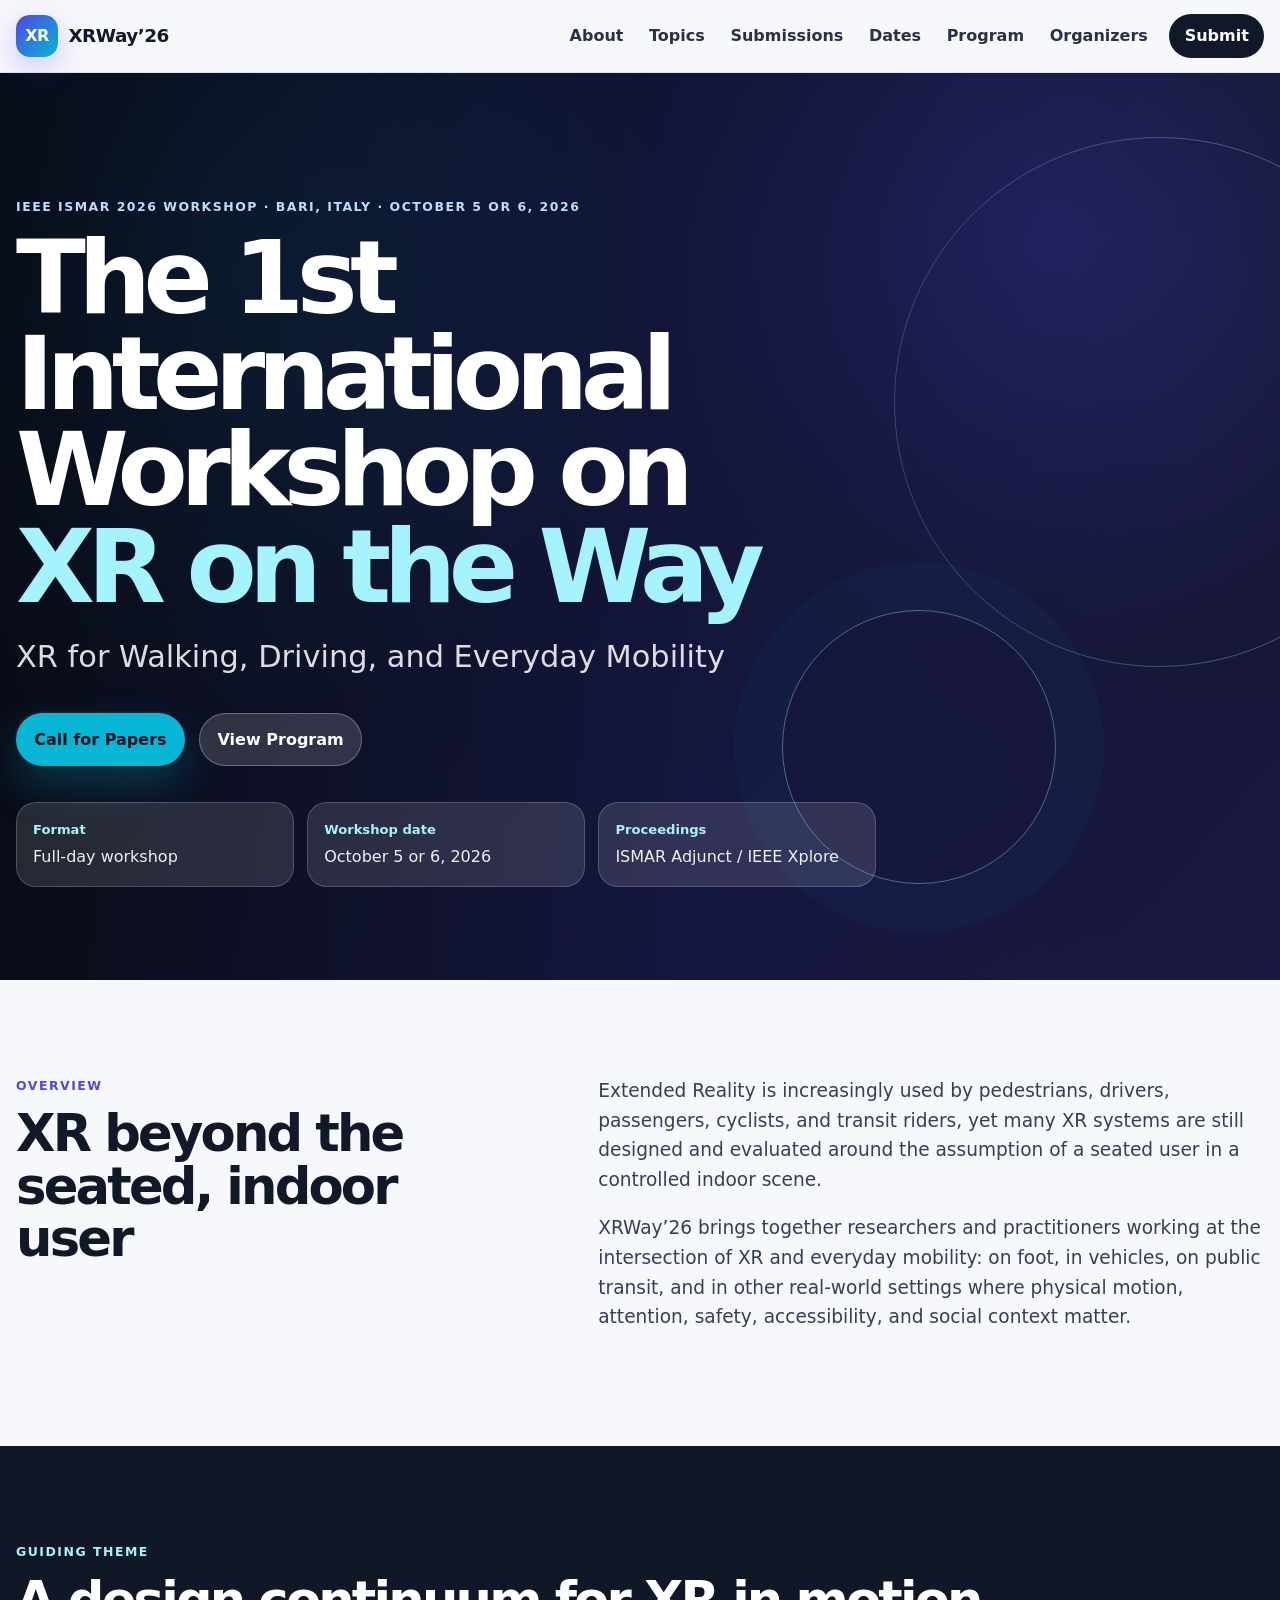
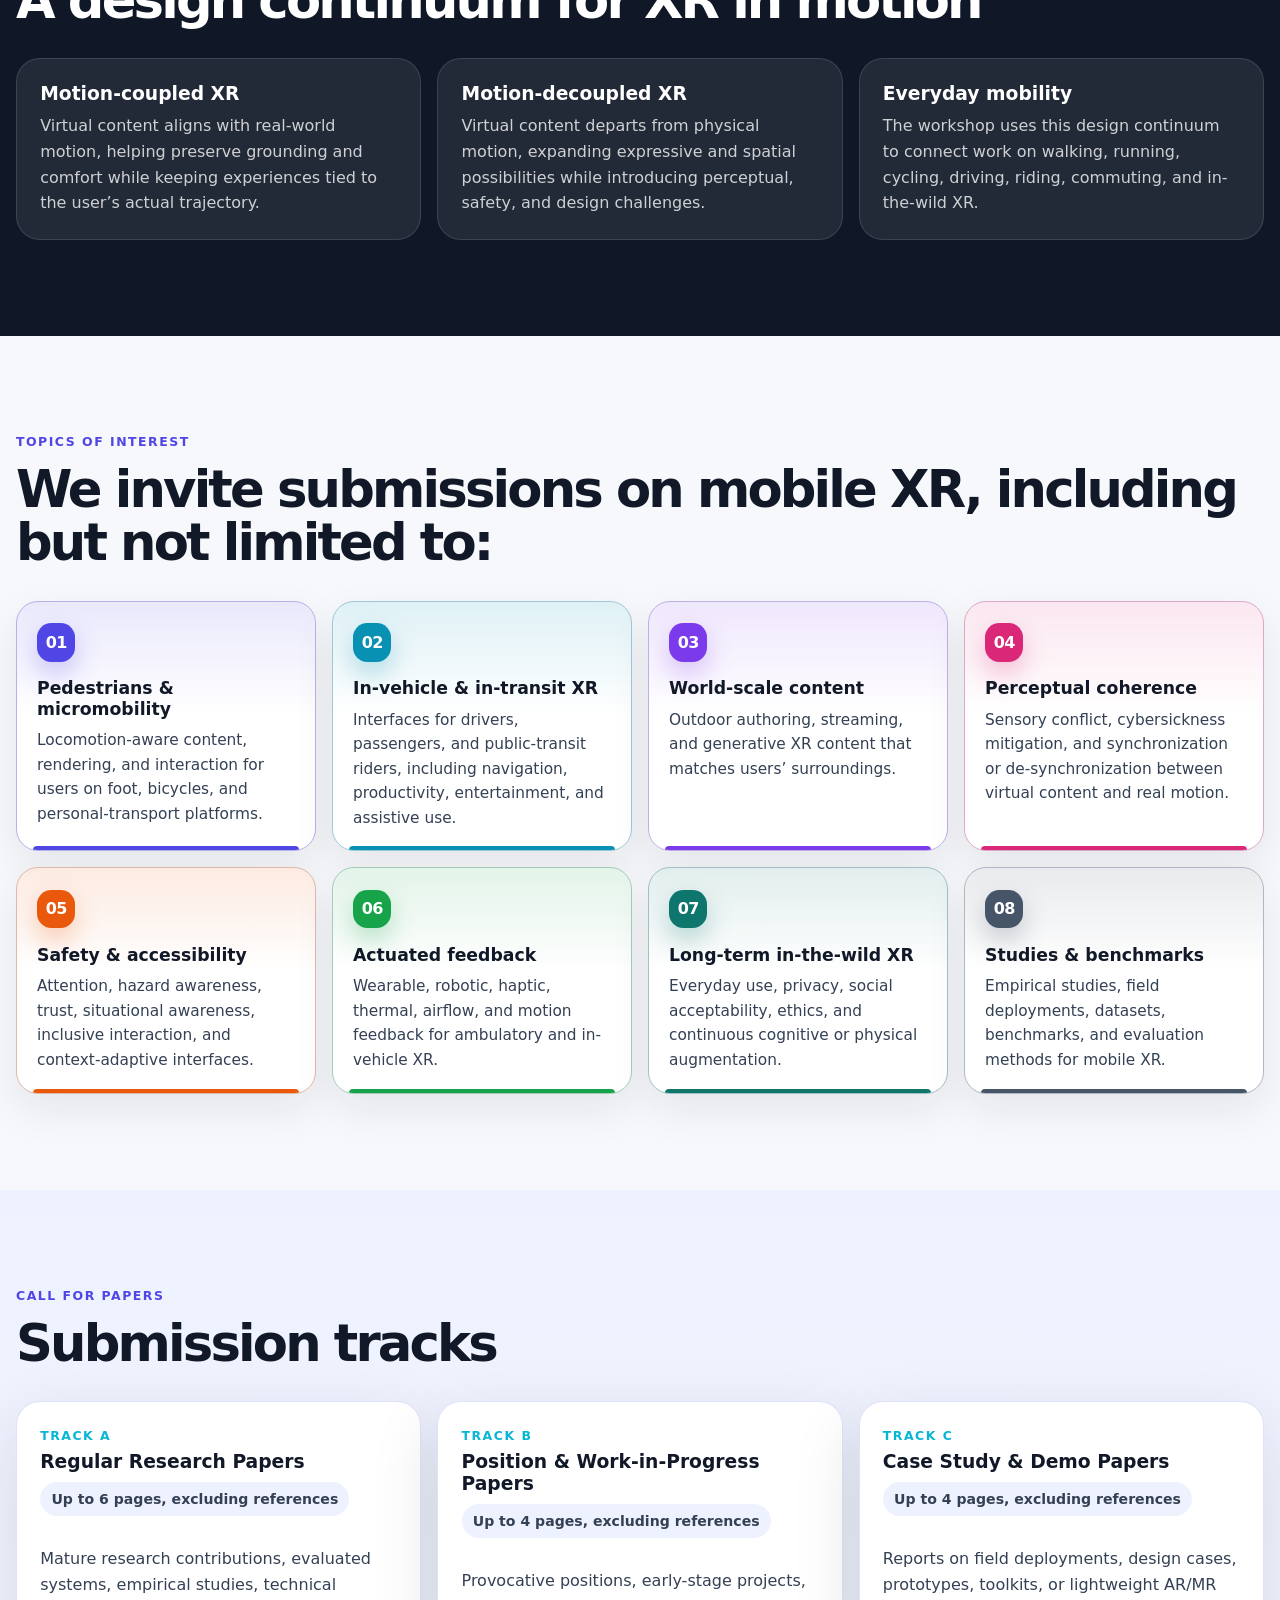
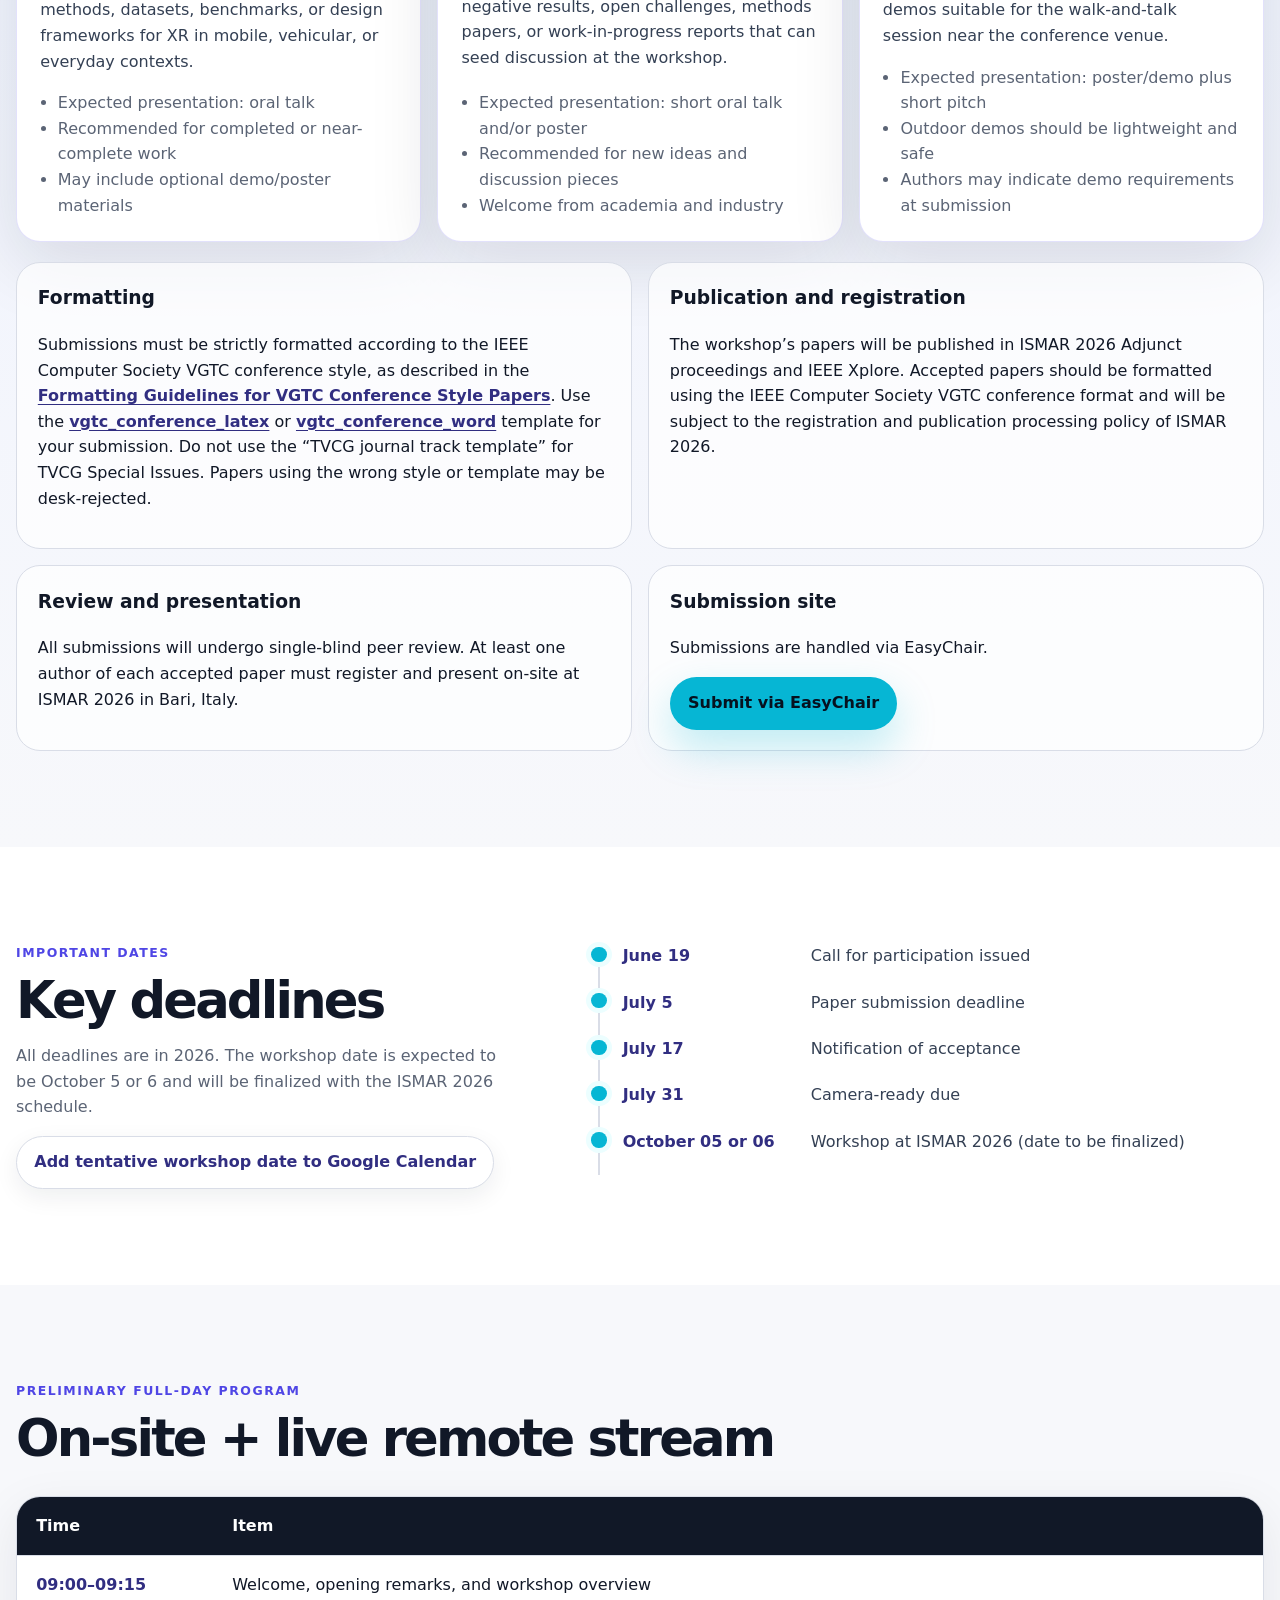
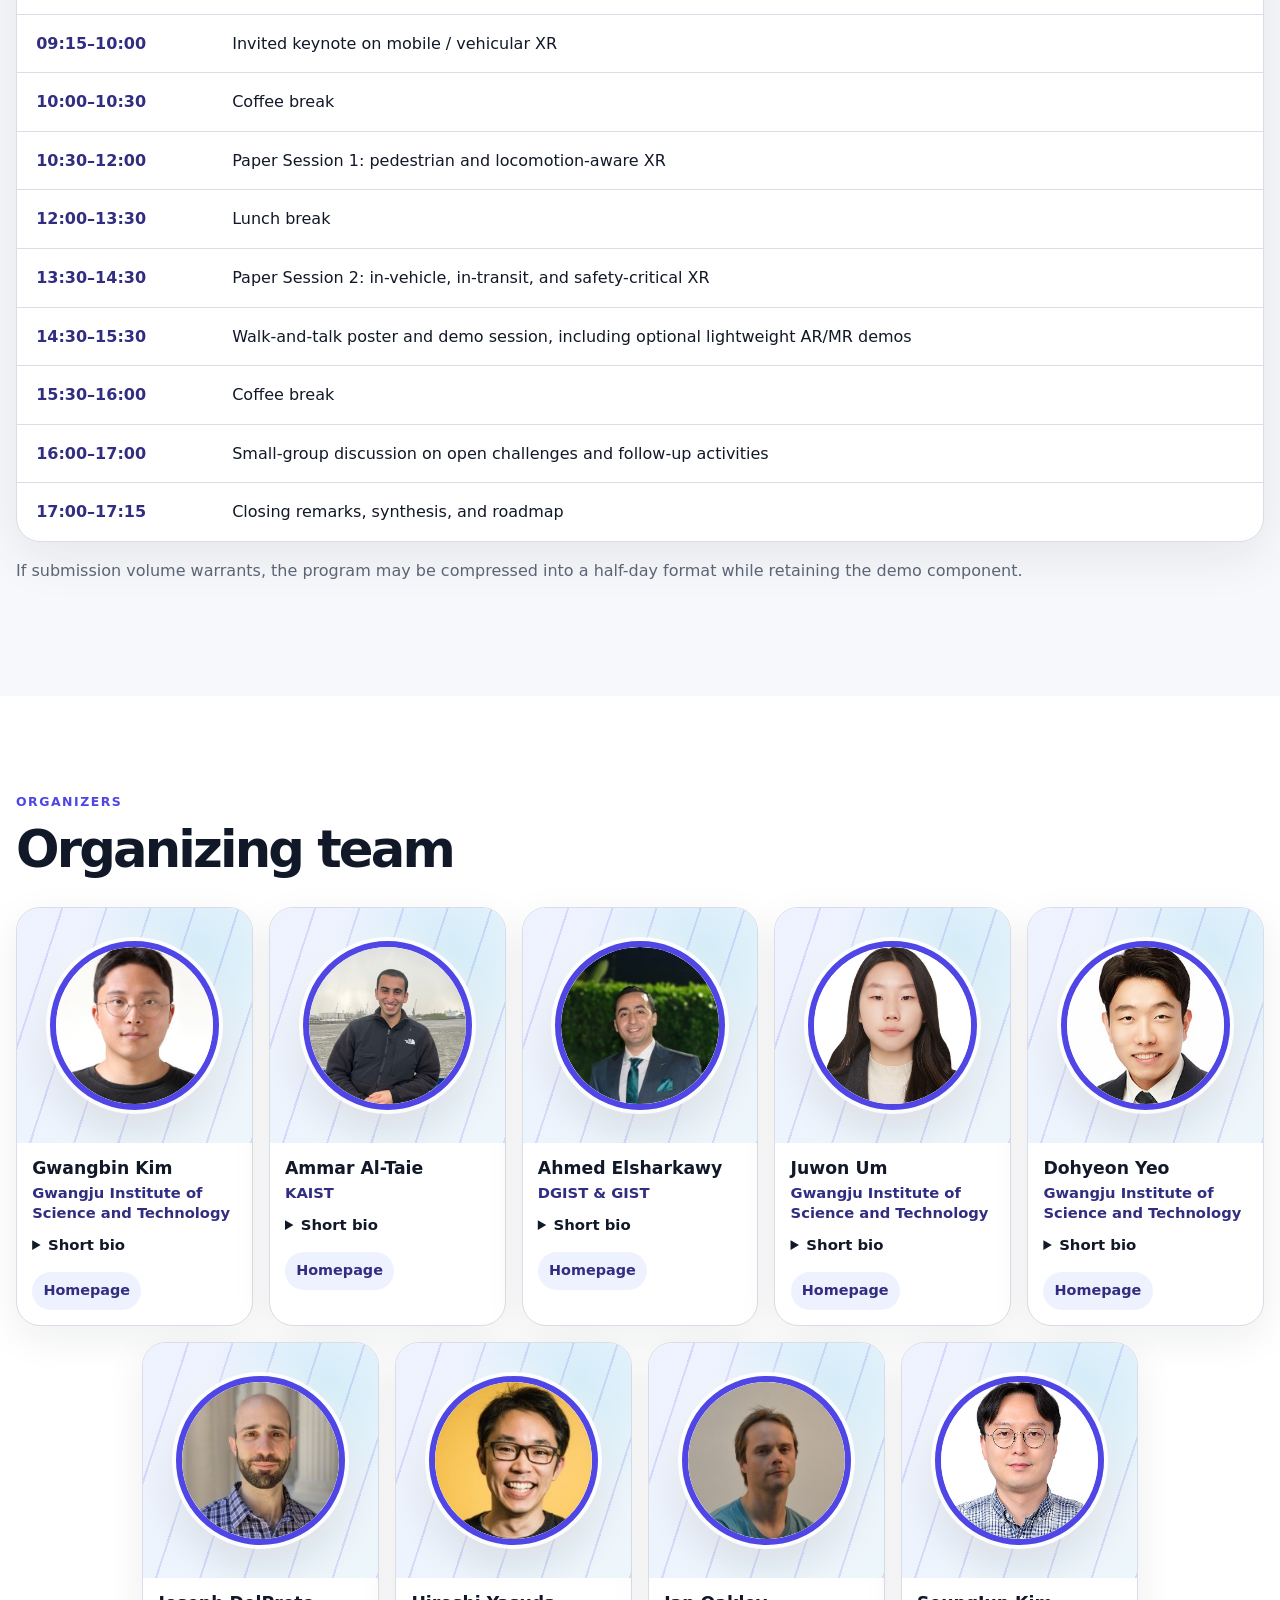
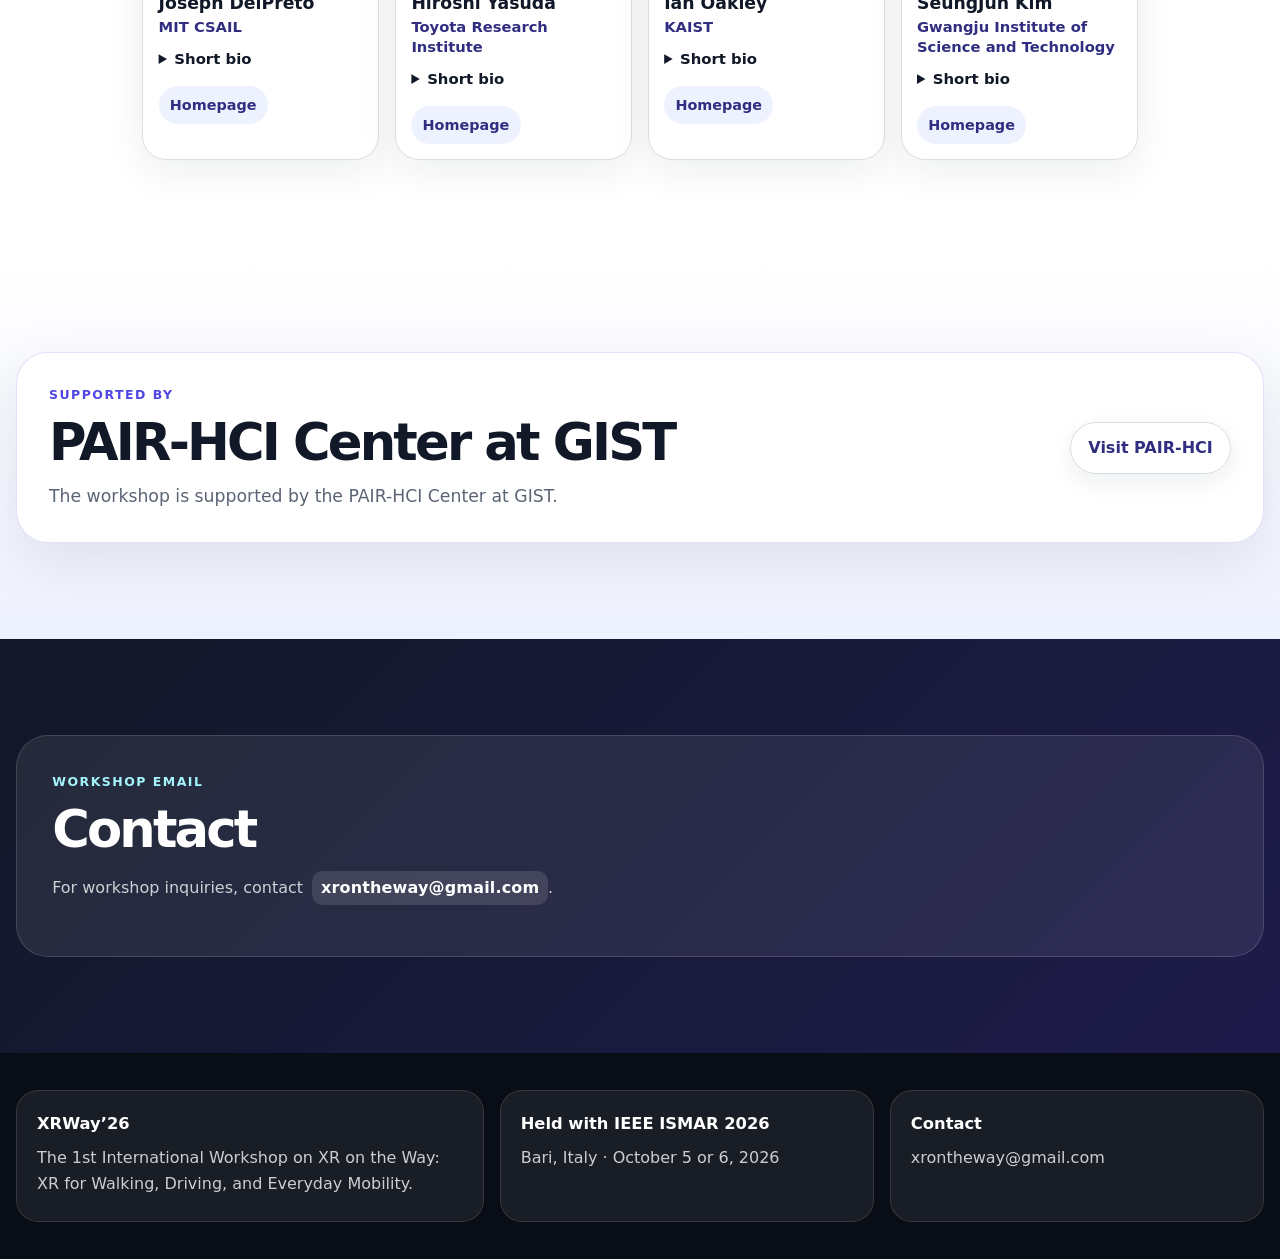
==== index.html @ 84e6044e "Update index.html" ====
<!doctype html>
<html lang="en">
<head>
<meta charset="utf-8"/>
<meta content="width=device-width, initial-scale=1" name="viewport"/>
<title>XRWay’26 | XR for Walking, Driving, and Everyday Mobility</title>
<meta content="The 1st International Workshop on XR on the Way (XRWay’26), held with IEEE ISMAR 2026 in Bari, Italy, on October 5 or 6, 2026." name="description"/>
<meta content="#111827" name="theme-color"/>
<meta content="XRWay’26 | XR on the Way" property="og:title"/>
<meta content="XR for Walking, Driving, and Everyday Mobility. Held with IEEE ISMAR 2026 in Bari, Italy, October 5 or 6, 2026." property="og:description"/>
<meta content="website" property="og:type"/>
<meta content="https://xrontheway.github.io/" property="og:url"/>
<meta content="assets/images/og-image.jpg" property="og:image"/>
<meta name="robots" content="index, follow"/>
<link rel="canonical" href="https://xrontheway.github.io/"/>
<link href="assets/images/favicon.svg" rel="icon" type="image/svg+xml"/>
<link href="assets/css/styles.css?v=20260610-organizer-circle-final2" rel="stylesheet"/>
<script type="application/ld+json">{
  "@context": "https://schema.org",
  "@type": "Event",
  "name": "The 1st International Workshop on XR on the Way (XRWay’26)",
  "alternateName": "XRWay’26",
  "description": "XR for Walking, Driving, and Everyday Mobility. Tentative workshop date window: October 5 or 6, 2026.",
  "startDate": "2026-10-05",
  "eventAttendanceMode": "https://schema.org/MixedEventAttendanceMode",
  "eventStatus": "https://schema.org/EventScheduled",
  "location": {
    "@type": "Place",
    "name": "IEEE ISMAR 2026",
    "address": {
      "@type": "PostalAddress",
      "addressLocality": "Bari",
      "addressCountry": "Italy"
    }
  },
  "organizer": [
    {
      "@type": "Person",
      "name": "Gwangbin Kim"
    },
    {
      "@type": "Person",
      "name": "Ammar Al-Taie"
    },
    {
      "@type": "Person",
      "name": "Ahmed Elsharkawy"
    },
    {
      "@type": "Person",
      "name": "Juwon Um"
    },
    {
      "@type": "Person",
      "name": "Dohyeon Yeo"
    },
    {
      "@type": "Person",
      "name": "Joseph DelPreto"
    },
    {
      "@type": "Person",
      "name": "Hiroshi Yasuda"
    },
    {
      "@type": "Person",
      "name": "Ian Oakley"
    },
    {
      "@type": "Person",
      "name": "SeungJun Kim"
    }
  ],
  "endDate": "2026-10-07"
}</script>
</head>
<body id="top">
<a class="skip-link" href="#main">Skip to content</a>
<header class="site-header">
<nav aria-label="Primary navigation" class="nav container">
<a aria-label="XRWay’26 home" class="brand" href="#top">
<span class="brand-mark">XR</span>
<span class="brand-text">XRWay’26</span>
</a>
<button aria-controls="nav-menu" aria-expanded="false" class="nav-toggle" type="button">
<span class="sr-only">Toggle navigation</span>
<span></span><span></span><span></span>
</button>
<div class="nav-menu" id="nav-menu">
<a href="#about">About</a>
<a href="#topics">Topics</a>
<a href="#submissions">Submissions</a>
<a href="#dates">Dates</a>
<a href="#program">Program</a>
<a href="#organizers">Organizers</a>
<a class="nav-cta" href="#submission-tracks">Submit</a>
</div>
</nav>
</header>
<main id="main">
<section aria-label="XRWay’26 workshop hero section" aria-labelledby="hero-title" class="hero">
<div class="hero-overlay"></div>
<div class="hero-content container">
<p class="eyebrow">IEEE ISMAR 2026 Workshop · Bari, Italy · October 5 or 6, 2026</p>
<h1 id="hero-title">The 1st International Workshop on <span>XR on the Way</span></h1>
<p class="hero-subtitle">XR for Walking, Driving, and Everyday Mobility</p>
<div aria-label="Primary actions" class="hero-actions">
<a class="button primary" href="#submission-tracks">Call for Papers</a>
<a class="button secondary" href="#program">View Program</a>
</div>
<div aria-label="Workshop facts" class="hero-facts">
<div><strong>Format</strong><span>Full-day workshop</span></div>
<div><strong>Workshop date</strong><span>October 5 or 6, 2026</span></div>
<div><strong>Proceedings</strong><span>ISMAR Adjunct / IEEE Xplore</span></div>
</div>
</div>
</section>
<section aria-labelledby="about-title" class="section intro" id="about">
<div class="container two-column">
<div>
<p class="section-kicker">Overview</p>
<h2 id="about-title">XR beyond the seated, indoor user</h2>
</div>
<div class="lead-copy">
<p>Extended Reality is increasingly used by pedestrians, drivers, passengers, cyclists, and transit riders, yet many XR systems are still designed and evaluated around the assumption of a seated user in a controlled indoor scene.</p>
<p>XRWay’26 brings together researchers and practitioners working at the intersection of XR and everyday mobility: on foot, in vehicles, on public transit, and in other real-world settings where physical motion, attention, safety, accessibility, and social context matter.</p>
</div>
</div>
</section>
<section aria-labelledby="lens-title" class="section lens">
<div class="container">
<p class="section-kicker">Guiding theme</p>
<h2 id="lens-title">A design continuum for XR in motion</h2>
<div class="lens-grid">
<article>
<h3>Motion-coupled XR</h3>
<p>Virtual content aligns with real-world motion, helping preserve grounding and comfort while keeping experiences tied to the user’s actual trajectory.</p>
</article>
<article>
<h3>Motion-decoupled XR</h3>
<p>Virtual content departs from physical motion, expanding expressive and spatial possibilities while introducing perceptual, safety, and design challenges.</p>
</article>
<article>
<h3>Everyday mobility</h3>
<p>The workshop uses this design continuum to connect work on walking, running, cycling, driving, riding, commuting, and in-the-wild XR.</p>
</article>
</div>
</div>
</section>
<section aria-labelledby="topics-title" class="section" id="topics">
<div class="container">
<p class="section-kicker">Topics of interest</p>
<h2 id="topics-title">We invite submissions on mobile XR, including but not limited to:</h2>
<div class="topic-grid">
<article><h3>Pedestrians &amp; micromobility</h3><p>Locomotion-aware content, rendering, and interaction for users on foot, bicycles, and personal-transport platforms.</p></article>
<article><h3>In-vehicle &amp; in-transit XR</h3><p>Interfaces for drivers, passengers, and public-transit riders, including navigation, productivity, entertainment, and assistive use.</p></article>
<article><h3>World-scale content</h3><p>Outdoor authoring, streaming, and generative XR content that matches users’ surroundings.</p></article>
<article><h3>Perceptual coherence</h3><p>Sensory conflict, cybersickness mitigation, and synchronization or de-synchronization between virtual content and real motion.</p></article>
<article><h3>Safety &amp; accessibility</h3><p>Attention, hazard awareness, trust, situational awareness, inclusive interaction, and context-adaptive interfaces.</p></article>
<article><h3>Actuated feedback</h3><p>Wearable, robotic, haptic, thermal, airflow, and motion feedback for ambulatory and in-vehicle XR.</p></article>
<article><h3>Long-term in-the-wild XR</h3><p>Everyday use, privacy, social acceptability, ethics, and continuous cognitive or physical augmentation.</p></article>
<article><h3>Studies &amp; benchmarks</h3><p>Empirical studies, field deployments, datasets, benchmarks, and evaluation methods for mobile XR.</p></article>
</div>
</div>
</section>
<section aria-labelledby="submissions-title" class="section submissions" id="submissions">
<div class="container">
<p class="section-kicker">Call for papers</p>
<div class="section-heading-row" id="submission-tracks">
<h2 id="submissions-title">Submission tracks</h2>
</div>
<div class="track-grid">
<article class="track-card">
<p class="track-label">Track A</p>
<h3>Regular Research Papers</h3>
<p class="track-meta">Up to 6 pages, excluding references</p>
<p>Mature research contributions, evaluated systems, empirical studies, technical methods, datasets, benchmarks, or design frameworks for XR in mobile, vehicular, or everyday contexts.</p>
<ul>
<li>Expected presentation: oral talk</li>
<li>Recommended for completed or near-complete work</li>
<li>May include optional demo/poster materials</li>
</ul>
</article>
<article class="track-card">
<p class="track-label">Track B</p>
<h3>Position &amp; Work-in-Progress Papers</h3>
<p class="track-meta">Up to 4 pages, excluding references</p>
<p>Provocative positions, early-stage projects, negative results, open challenges, methods papers, or work-in-progress reports that can seed discussion at the workshop.</p>
<ul>
<li>Expected presentation: short oral talk and/or poster</li>
<li>Recommended for new ideas and discussion pieces</li>
<li>Welcome from academia and industry</li>
</ul>
</article>
<article class="track-card">
<p class="track-label">Track C</p>
<h3>Case Study &amp; Demo Papers</h3>
<p class="track-meta">Up to 4 pages, excluding references</p>
<p>Reports on field deployments, design cases, prototypes, toolkits, or lightweight AR/MR demos suitable for the walk-and-talk session near the conference venue.</p>
<ul>
<li>Expected presentation: poster/demo plus short pitch</li>
<li>Outdoor demos should be lightweight and safe</li>
<li>Authors may indicate demo requirements at submission</li>
</ul>
</article>
</div>
<div class="submission-notes" id="submit">
<div class="formatting-note">
<h3>Formatting</h3>
<p>Submissions must be strictly formatted according to the IEEE Computer Society VGTC conference style, as described in the <a href="https://tc.computer.org/vgtc/publications/conference/" rel="noopener" target="_blank">Formatting Guidelines for VGTC Conference Style Papers</a>. Use the <a href="https://github.com/ieeevgtc/vgtc_conference_latex/releases" rel="noopener" target="_blank">vgtc_conference_latex</a> or <a href="https://github.com/ieeevgtc/vgtc_conference_word/releases/tag/2024.02.14" rel="noopener" target="_blank">vgtc_conference_word</a> template for your submission. Do not use the “TVCG journal track template” for TVCG Special Issues. Papers using the wrong style or template may be desk-rejected.</p>
</div>
<div>
<h3>Publication and registration</h3>
<p>The workshop’s papers will be published in ISMAR 2026 Adjunct proceedings and IEEE Xplore. Accepted papers should be formatted using the IEEE Computer Society VGTC conference format and will be subject to the registration and publication processing policy of ISMAR 2026.</p>
</div>
<div>
<h3>Review and presentation</h3>
<p>All submissions will undergo single-blind peer review. At least one author of each accepted paper must register and present on-site at ISMAR 2026 in Bari, Italy.</p>
</div>
<div>
<h3>Submission site</h3>
<p>Submissions are handled via EasyChair.</p>
<a class="button primary" href="https://www.easychair.org/my/conference?conf=xrway26" rel="noopener" target="_blank">Submit via EasyChair</a>
</div>
</div>
</div>
</section>
<section aria-labelledby="dates-title" class="section dates" id="dates">
<div class="container two-column">
<div>
<p class="section-kicker">Important dates</p>
<h2 id="dates-title">Key deadlines</h2>
<p class="muted">All deadlines are in 2026. The workshop date is expected to be October 5 or 6 and will be finalized with the ISMAR 2026 schedule.</p>
<a class="button ghost" href="https://calendar.google.com/calendar/render?action=TEMPLATE&amp;text=XRWay%E2%80%9926+Workshop+at+IEEE+ISMAR+2026&amp;dates=20261005%2F20261007&amp;details=Tentative+date+window%3A+October+5+or+6%2C+2026.%0A%0AThe+1st+International+Workshop+on+XR+on+the+Way%3A+XR+for+Walking%2C+Driving%2C+and+Everyday+Mobility.%0A%0AWebsite%3A+https%3A%2F%2Fxrontheway.github.io%2F&amp;location=Bari%2C+Italy" rel="noopener" target="_blank">Add tentative workshop date to Google Calendar</a>
</div>
<ol class="timeline">
<li><time datetime="2026-06-19">June 19</time><span>Call for participation issued</span></li>
<li><time datetime="2026-07-05">July 5</time><span>Paper submission deadline</span></li>
<li><time datetime="2026-07-17">July 17</time><span>Notification of acceptance</span></li>
<li><time datetime="2026-07-31">July 31</time><span>Camera-ready due</span></li>
<li><time datetime="2026-10-05/2026-10-06">October 05 or 06</time><span>Workshop at ISMAR 2026 (date to be finalized)</span></li>
</ol>
</div>
</section>
<section aria-labelledby="program-title" class="section program" id="program">
<div class="container">
<p class="section-kicker">Preliminary full-day program</p>
<h2 id="program-title">On-site + live remote stream</h2>
<div aria-label="Workshop schedule" class="program-table" role="table">
<div class="program-row header" role="row"><span role="columnheader">Time</span><span role="columnheader">Item</span></div>
<div class="program-row" role="row"><time>09:00–09:15</time><span>Welcome, opening remarks, and workshop overview</span></div>
<div class="program-row" role="row"><time>09:15–10:00</time><span>Invited keynote on mobile / vehicular XR</span></div>
<div class="program-row" role="row"><time>10:00–10:30</time><span>Coffee break</span></div>
<div class="program-row" role="row"><time>10:30–12:00</time><span>Paper Session 1: pedestrian and locomotion-aware XR</span></div>
<div class="program-row" role="row"><time>12:00–13:30</time><span>Lunch break</span></div>
<div class="program-row" role="row"><time>13:30–14:30</time><span>Paper Session 2: in-vehicle, in-transit, and safety-critical XR</span></div>
<div class="program-row" role="row"><time>14:30–15:30</time><span>Walk-and-talk poster and demo session, including optional lightweight AR/MR demos</span></div>
<div class="program-row" role="row"><time>15:30–16:00</time><span>Coffee break</span></div>
<div class="program-row" role="row"><time>16:00–17:00</time><span>Small-group discussion on open challenges and follow-up activities</span></div>
<div class="program-row" role="row"><time>17:00–17:15</time><span>Closing remarks, synthesis, and roadmap</span></div>
</div>
<p class="muted program-note">If submission volume warrants, the program may be compressed into a half-day format while retaining the demo component.</p>
</div>
</section>
<section aria-labelledby="organizers-title" class="section organizers" id="organizers">
<div class="container">
<p class="section-kicker">Organizers</p>
<h2 id="organizers-title">Organizing team</h2>
<div class="organizer-grid">
<article class="organizer-card">
<a aria-label="Open Gwangbin Kim's homepage" class="organizer-photo-link" href="https://gwangbin.com" rel="noopener" target="_blank">
<span class="organizer-photo-frame">
<img alt="Portrait of Gwangbin Kim" class="organizer-photo" height="800" loading="lazy" src="assets/images/organizers/gwangbin-kim.jpg" width="800"/>
</span>
</a>
<div class="organizer-body">
<h3>Gwangbin Kim</h3>
<p class="affiliation">Gwangju Institute of Science and Technology</p>
<details>
<summary>Short bio</summary>
<p>Gwangbin Kim is a Ph.D. candidate in AI at GIST, where he received his M.S. in Robotics and B.S. in Mechanical Engineering. His research focuses on human-centered AI for automated vehicles — including explainability, trust, multi-user interactions, and adversarial robustness — alongside multisensory XR systems combining haptic, thermal, and motion feedback. His work has been recognized with the ACM IMWUT Distinguished Paper Award at UbiComp/ISWC’24, the Best Demo Award at ISMAR’25, and the Best Demo Award (People's) at UIST’25.</p>
</details>
<div class="organizer-links"><a href="https://gwangbin.com" rel="noopener" target="_blank">Homepage</a></div>
</div>
</article>
<article class="organizer-card">
<a aria-label="Open Ammar Al-Taie's homepage" class="organizer-photo-link" href="https://wit.kaist.ac.kr/team" rel="noopener" target="_blank">
<span class="organizer-photo-frame">
<img alt="Portrait of Ammar Al-Taie" class="organizer-photo" height="800" loading="lazy" src="assets/images/organizers/ammar-al-taie.jpg" width="800"/>
</span>
</a>
<div class="organizer-body">
<h3>Ammar Al-Taie</h3>
<p class="affiliation">KAIST</p>
<details>
<summary>Short bio</summary>
<p>Ammar Al-Taie is a postdoctoral research fellow at WIT Lab, KAIST. He studies how people interact with devices while on the move, including while running, cycling, or driving. His work explores road safety, media consumption, sports HCI, and evaluation of XR interfaces in mobile use cases.</p>
</details>
<div class="organizer-links"><a href="https://wit.kaist.ac.kr/team" rel="noopener" target="_blank">Homepage</a></div>
</div>
</article>
<article class="organizer-card">
<a aria-label="Open Ahmed Elsharkawy's homepage" class="organizer-photo-link" href="https://ahmedibrahimelsharkawy.github.io/" rel="noopener" target="_blank">
<span class="organizer-photo-frame">
<img alt="Portrait of Ahmed Elsharkawy" class="organizer-photo" height="800" loading="lazy" src="assets/images/organizers/ahmed-elsharkawy.jpg" width="800"/>
</span>
</a>
<div class="organizer-body">
<h3>Ahmed Elsharkawy</h3>
<p class="affiliation">DGIST &amp; GIST</p>
<details>
<summary>Short bio</summary>
<p>Ahmed Elsharkawy is a postdoctoral fellow in the Department of AI Convergence at GIST and the DGIST InnoCORE Research Group for Bio-Embodied Physical AI. His research spans HCI/HRI, VR/XR, physical AI, and human-centered intelligent systems, with a focus on XR experiences for mobile and embodied contexts.</p>
</details>
<div class="organizer-links"><a href="https://ahmedibrahimelsharkawy.github.io/" rel="noopener" target="_blank">Homepage</a></div>
</div>
</article>
<article class="organizer-card">
<a aria-label="Open Juwon Um's homepage" class="organizer-photo-link" href="https://juwonum.github.io/" rel="noopener" target="_blank">
<span class="organizer-photo-frame">
<img alt="Portrait of Juwon Um" class="organizer-photo" height="800" loading="lazy" src="assets/images/organizers/juwon-um.jpg" width="800"/>
</span>
</a>
<div class="organizer-body">
<h3>Juwon Um</h3>
<p class="affiliation">Gwangju Institute of Science and Technology</p>
<details>
<summary>Short bio</summary>
<p>Juwon Um is a Ph.D. student at GIST affiliated with the Human-Centered Intelligent Systems Lab. Her research lies in HCI, with a focus on VR, embodied interaction, and proprioceptive feedback for immersive VR experiences. Her work has been presented at leading HCI and XR venues including CHI, ISMAR, and UbiComp.</p>
</details>
<div class="organizer-links"><a href="https://juwonum.github.io/" rel="noopener" target="_blank">Homepage</a></div>
</div>
</article>
<article class="organizer-card">
<a aria-label="Open Dohyeon Yeo's homepage" class="organizer-photo-link" href="https://dohyeonyeo.com/" rel="noopener" target="_blank">
<span class="organizer-photo-frame">
<img alt="Portrait of Dohyeon Yeo" class="organizer-photo" height="800" loading="lazy" src="assets/images/organizers/dohyeon-yeo.jpg" width="800"/>
</span>
</a>
<div class="organizer-body">
<h3>Dohyeon Yeo</h3>
<p class="affiliation">Gwangju Institute of Science and Technology</p>
<details>
<summary>Short bio</summary>
<p>Dohyeon Yeo is a Ph.D. student at GIST researching human-centered physical interfaces, XR, and multisensory feedback for intelligent mobility systems. His work focuses on interactive systems and experimental testbeds for studying how people experience and physically interact with intelligent vehicles and mobility technologies.</p>
</details>
<div class="organizer-links"><a href="https://dohyeonyeo.com/" rel="noopener" target="_blank">Homepage</a></div>
</div>
</article>
<article class="organizer-card">
<a aria-label="Open Joseph DelPreto's homepage" class="organizer-photo-link" href="https://www.josephdelpreto.com/" rel="noopener" target="_blank">
<span class="organizer-photo-frame">
<img alt="Portrait of Joseph DelPreto" class="organizer-photo" height="800" loading="lazy" src="assets/images/organizers/joseph-delpreto.jpg" width="800"/>
</span>
</a>
<div class="organizer-body">
<h3>Joseph DelPreto</h3>
<p class="affiliation">MIT CSAIL</p>
<details>
<summary>Short bio</summary>
<p>Joseph DelPreto is a Research Scientist at MIT CSAIL. His research focuses on machine learning pipelines, smart devices, and multimodal datasets that improve how we interact with machines and nature, including wearable and deployable sensors for human-robot collaboration, robot learning, interactive AI tools, healthcare, and environmental science.</p>
</details>
<div class="organizer-links"><a href="https://www.josephdelpreto.com/" rel="noopener" target="_blank">Homepage</a></div>
</div>
</article>
<article class="organizer-card">
<a aria-label="Open Hiroshi Yasuda's homepage" class="organizer-photo-link" href="https://www.linkedin.com/in/hiroshi-yasuda" rel="noopener" target="_blank">
<span class="organizer-photo-frame">
<img alt="Portrait of Hiroshi Yasuda" class="organizer-photo" height="800" loading="lazy" src="assets/images/organizers/hiroshi-yasuda.jpg" width="800"/>
</span>
</a>
<div class="organizer-body">
<h3>Hiroshi Yasuda</h3>
<p class="affiliation">Toyota Research Institute</p>
<details>
<summary>Short bio</summary>
<p>Hiroshi Yasuda is a staff HCI researcher and HMI research tech lead at the Human Interactive Driving Division at Toyota Research Institute. His research interests include HMIs for advanced safety systems and applications of augmented and mixed reality for vehicles.</p>
</details>
<div class="organizer-links"><a href="https://www.linkedin.com/in/hiroshi-yasuda" rel="noopener" target="_blank">Homepage</a></div>
</div>
</article>
<article class="organizer-card">
<a aria-label="Open Ian Oakley's homepage" class="organizer-photo-link" href="https://sites.google.com/view/kaist-witlab/" rel="noopener" target="_blank">
<span class="organizer-photo-frame">
<img alt="Portrait of Ian Oakley" class="organizer-photo" height="800" loading="lazy" src="assets/images/organizers/ian-oakley.jpg" width="800"/>
</span>
</a>
<div class="organizer-body">
<h3>Ian Oakley</h3>
<p class="affiliation">KAIST</p>
<details>
<summary>Short bio</summary>
<p>Ian Oakley is a full professor in the School of Electrical Engineering at KAIST, where he directs the Wearable and Interactive Technology Lab. His research explores wearable, mobile, and XR interaction, including touch and motion sensing, haptics, biometric authentication, and intelligent interactive systems.</p>
</details>
<div class="organizer-links"><a href="https://sites.google.com/view/kaist-witlab/" rel="noopener" target="_blank">Homepage</a></div>
</div>
</article>
<article class="organizer-card">
<a aria-label="Open SeungJun Kim's homepage" class="organizer-photo-link" href="https://www.hcis-lab.com/" rel="noopener" target="_blank">
<span class="organizer-photo-frame">
<img alt="Portrait of SeungJun Kim" class="organizer-photo" height="800" loading="lazy" src="assets/images/organizers/seungjun-kim.jpg" width="800"/>
</span>
</a>
<div class="organizer-body">
<h3>SeungJun Kim</h3>
<p class="affiliation">Gwangju Institute of Science and Technology</p>
<details>
<summary>Short bio</summary>
<p>SeungJun Kim is a full professor in the Department of AI Convergence at GIST, where he has directed HCIS Laboratory since 2017. His research bridges HCI and AI for human-centered physical systems, with a focus on actuated XR systems, Automotive UI/UX, and sensory intelligence for cognition and motor skills.</p>
</details>
<div class="organizer-links"><a href="https://www.hcis-lab.com/" rel="noopener" target="_blank">Homepage</a></div>
</div>
</article>
</div>
</div>
</section>
<section aria-labelledby="support-title" class="section support" id="support">
<div class="container support-card">
<div>
<p class="section-kicker">Supported by</p>
<h2 id="support-title">PAIR-HCI Center at GIST</h2>
<p>The workshop is supported by the PAIR-HCI Center at GIST.</p>
</div>
<a class="button ghost support-link" href="https://www.pair-hci.com/" rel="noopener" target="_blank">Visit PAIR-HCI</a>
</div>
</section>
<section aria-labelledby="contact-title" class="section contact" id="contact">
<div class="container contact-card">
<div>
<p class="section-kicker">Workshop email</p>
<h2 id="contact-title">Contact</h2>
<p>For workshop inquiries, contact <span class="contact-email">xrontheway@gmail.com</span>.</p>
</div>
</div>
</section>
</main>
<footer class="site-footer">
<div class="container footer-grid">
<div class="footer-card">
<strong>XRWay’26</strong>
<p>The 1st International Workshop on XR on the Way: XR for Walking, Driving, and Everyday Mobility.</p>
</div>
<div class="footer-card">
<strong>Held with IEEE ISMAR 2026</strong>
<p>Bari, Italy · October 5 or 6, 2026</p>
</div>
<div class="footer-card">
<strong>Contact</strong>
<p>xrontheway@gmail.com</p>
</div>
</div>
</footer>
<script src="assets/js/main.js"></script>
</body>
</html>
---- assets/css/styles.css ----
:root {
  color-scheme: light;
  --bg: #f7f8fb;
  --bg-elevated: #ffffff;
  --text: #111827;
  --muted: #5b6475;
  --line: #d9dde7;
  --brand: #4f46e5;
  --brand-dark: #312e81;
  --brand-soft: #eef2ff;
  --accent: #06b6d4;
  --accent-soft: #ecfeff;
  --warning: #f59e0b;
  --shadow: 0 22px 70px rgba(17, 24, 39, 0.12);
  --radius: 24px;
  --container: 1280px;
}

* { box-sizing: border-box; }
html { scroll-behavior: smooth; scroll-padding-top: 88px; }
body {
  margin: 0;
  font-family: ui-sans-serif, system-ui, -apple-system, BlinkMacSystemFont, "Segoe UI", sans-serif;
  background: var(--bg);
  color: var(--text);
  line-height: 1.6;
}
img { max-width: 100%; display: block; }
a { color: inherit; text-decoration: none; }
a:hover { text-decoration: underline; text-underline-offset: 0.2em; }
code {
  background: rgba(79, 70, 229, 0.09);
  padding: 0.08rem 0.35rem;
  border-radius: 0.4rem;
  font-size: 0.94em;
}
.container { width: min(100% - 2rem, var(--container)); margin-inline: auto; }
.skip-link {
  position: absolute;
  left: -999px;
  top: 0.75rem;
  z-index: 999;
  padding: 0.75rem 1rem;
  background: var(--text);
  color: white;
  border-radius: 0.75rem;
}
.skip-link:focus { left: 0.75rem; }

main section, .section-heading-row { scroll-margin-top: 96px; }
#top { scroll-margin-top: 0; }

.sr-only {
  position: absolute;
  width: 1px;
  height: 1px;
  padding: 0;
  margin: -1px;
  overflow: hidden;
  clip: rect(0, 0, 0, 0);
  white-space: nowrap;
  border: 0;
}

.site-header {
  position: sticky;
  top: 0;
  z-index: 50;
  backdrop-filter: blur(18px);
  background: rgba(247, 248, 251, 0.78);
  border-bottom: 1px solid rgba(217, 221, 231, 0.72);
}
.nav {
  display: flex;
  align-items: center;
  justify-content: space-between;
  min-height: 72px;
  gap: 1rem;
}
.brand { display: inline-flex; align-items: center; gap: 0.65rem; font-weight: 800; letter-spacing: -0.03em; }
.brand:hover { text-decoration: none; }
.brand-mark {
  display: grid;
  place-items: center;
  width: 42px;
  height: 42px;
  color: white;
  background: linear-gradient(135deg, var(--brand), var(--accent));
  border-radius: 14px;
  box-shadow: 0 10px 30px rgba(79, 70, 229, 0.28);
}
.brand-text { font-size: 1.15rem; }
.nav-menu { display: flex; align-items: center; gap: 1.1rem; font-weight: 650; color: #293244; }
.nav-menu a { padding: 0.5rem 0.25rem; }
.nav-cta {
  padding: 0.58rem 0.95rem !important;
  border-radius: 999px;
  background: var(--text);
  color: white;
}
.nav-cta:hover { text-decoration: none; background: var(--brand-dark); }
.nav-toggle { display: none; background: transparent; border: 0; padding: 0.5rem; cursor: pointer; }
.nav-toggle span:not(.sr-only) { display: block; width: 24px; height: 2px; background: var(--text); margin: 5px 0; border-radius: 999px; }

.hero {
  position: relative;
  min-height: 720px;
  display: grid;
  align-items: center;
  overflow: hidden;
  color: white;
  background:
    radial-gradient(circle at 18% 22%, rgba(6, 182, 212, 0.32), transparent 28rem),
    radial-gradient(circle at 82% 18%, rgba(79, 70, 229, 0.38), transparent 26rem),
    linear-gradient(135deg, #070b16 0%, #111827 42%, #1e1b4b 100%);
}
.hero::before, .hero::after {
  content: "";
  position: absolute;
  border: 1px solid rgba(165, 243, 252, 0.38);
  border-radius: 999px;
  pointer-events: none;
}
.hero::before {
  width: 33rem;
  height: 33rem;
  right: -9rem;
  top: 4rem;
}
.hero::after {
  width: 17rem;
  height: 17rem;
  right: 14rem;
  bottom: 6rem;
  box-shadow: 0 0 0 3rem rgba(6, 182, 212, 0.04);
}
.hero-image { display: none; }
.hero-overlay {
  position: absolute;
  inset: 0;
  background:
    linear-gradient(90deg, rgba(8, 11, 22, 0.88), rgba(20, 20, 70, 0.58) 54%, rgba(8, 11, 22, 0.18));
}
.hero-content { position: relative; z-index: 1; padding: 7rem 0 5.8rem; }
.eyebrow, .section-kicker, .track-label {
  text-transform: uppercase;
  letter-spacing: 0.12em;
  font-size: 0.78rem;
  font-weight: 800;
}
.eyebrow { color: #bfdbfe; }
.hero h1 {
  max-width: 920px;
  margin: 0.75rem 0 1.1rem;
  font-size: clamp(3rem, 8vw, 6.6rem);
  line-height: 0.94;
  letter-spacing: -0.075em;
}
.hero h1 span { display: block; color: #a5f3fc; }
.hero-subtitle {
  max-width: 720px;
  margin: 0 0 2rem;
  font-size: clamp(1.2rem, 2.4vw, 1.9rem);
  color: rgba(255, 255, 255, 0.86);
}
.hero-actions { display: flex; flex-wrap: wrap; gap: 0.9rem; margin-bottom: 2.3rem; }
.button {
  display: inline-flex;
  align-items: center;
  justify-content: center;
  gap: 0.4rem;
  min-height: 46px;
  padding: 0.78rem 1.08rem;
  border-radius: 999px;
  font-weight: 800;
  border: 1px solid transparent;
}
.button:hover { text-decoration: none; transform: translateY(-1px); }
.button.primary { background: var(--accent); color: #06111f; box-shadow: 0 18px 40px rgba(6, 182, 212, 0.25); }
.button.secondary { background: rgba(255, 255, 255, 0.15); color: white; border-color: rgba(255, 255, 255, 0.28); }
.button.ghost { background: var(--bg-elevated); color: var(--brand-dark); border-color: var(--line); box-shadow: 0 8px 25px rgba(17, 24, 39, 0.07); }
.button.disabled { opacity: 0.58; cursor: not-allowed; background: #e5e7eb; color: #4b5563; }
.hero-facts {
  display: grid;
  grid-template-columns: repeat(3, minmax(0, 1fr));
  gap: 0.85rem;
  max-width: 860px;
}
.hero-facts div {
  padding: 1rem;
  border-radius: 20px;
  background: rgba(255, 255, 255, 0.12);
  border: 1px solid rgba(255, 255, 255, 0.19);
}
.hero-facts strong { display: block; font-size: 0.82rem; color: #a5f3fc; }
.hero-facts span { display: block; margin-top: 0.25rem; color: rgba(255, 255, 255, 0.92); }

.section { padding: 6rem 0; }
.section-kicker { color: var(--brand); margin: 0 0 0.7rem; }
.section h2 {
  margin: 0;
  font-size: clamp(2rem, 4vw, 3.3rem);
  line-height: 1.03;
  letter-spacing: -0.055em;
}
.two-column { display: grid; grid-template-columns: 0.86fr 1.14fr; gap: min(8vw, 5rem); align-items: start; }
.lead-copy { font-size: 1.16rem; color: #344054; }
.lead-copy p:first-child { margin-top: 0; }
.muted { color: var(--muted); }

.lens { background: #101827; color: white; }
.lens .section-kicker { color: #a5f3fc; }
.lens-grid, .topic-grid, .track-grid {
  display: grid;
  grid-template-columns: repeat(3, minmax(0, 1fr));
  gap: 1rem;
  margin-top: 2rem;
}
.lens-grid article {
  padding: 1.45rem;
  border-radius: var(--radius);
  background: rgba(255, 255, 255, 0.08);
  border: 1px solid rgba(255, 255, 255, 0.12);
}
.lens-grid h3, .topic-grid h3, .track-grid h3 { margin: 0 0 0.55rem; line-height: 1.18; }
.lens-grid p { color: rgba(255, 255, 255, 0.78); margin: 0; }

.topic-grid {
  grid-template-columns: repeat(4, minmax(0, 1fr));
  counter-reset: topic;
}
.topic-grid article {
  position: relative;
  overflow: hidden;
  min-height: 210px;
  padding: 1.35rem 1.25rem 1.25rem;
  border-radius: 22px;
  background:
    linear-gradient(180deg, var(--topic-soft), rgba(255, 255, 255, 0.96) 46%),
    var(--bg-elevated);
  border: 1px solid var(--line);
  border-color: color-mix(in srgb, var(--topic-accent) 28%, var(--line));
  box-shadow: 0 16px 42px rgba(17, 24, 39, 0.08);
  transition: transform 180ms ease, box-shadow 180ms ease, border-color 180ms ease;
}
.topic-grid article::before {
  counter-increment: topic;
  content: "0" counter(topic);
  display: inline-flex;
  align-items: center;
  justify-content: center;
  width: 2.4rem;
  height: 2.4rem;
  margin-bottom: 1.05rem;
  border-radius: 0.9rem;
  background: var(--topic-accent);
  color: white;
  font-weight: 900;
  letter-spacing: -0.04em;
  box-shadow: 0 12px 26px color-mix(in srgb, var(--topic-accent) 28%, transparent);
}
.topic-grid article::after {
  content: "";
  position: absolute;
  inset: auto 1rem 0 1rem;
  height: 4px;
  border-radius: 999px 999px 0 0;
  background: var(--topic-accent);
}
.topic-grid article:hover {
  transform: translateY(-4px);
  border-color: color-mix(in srgb, var(--topic-accent) 55%, var(--line));
  box-shadow: 0 22px 55px rgba(17, 24, 39, 0.12);
}
.topic-grid h3 { font-size: 1.08rem; color: #111827; }
.topic-grid p { margin: 0; color: #344054; font-size: 0.96rem; }
.topic-grid article:nth-child(1) { --topic-accent: #4f46e5; --topic-soft: rgba(79, 70, 229, 0.12); }
.topic-grid article:nth-child(2) { --topic-accent: #0891b2; --topic-soft: rgba(8, 145, 178, 0.13); }
.topic-grid article:nth-child(3) { --topic-accent: #7c3aed; --topic-soft: rgba(124, 58, 237, 0.12); }
.topic-grid article:nth-child(4) { --topic-accent: #db2777; --topic-soft: rgba(219, 39, 119, 0.11); }
.topic-grid article:nth-child(5) { --topic-accent: #ea580c; --topic-soft: rgba(234, 88, 12, 0.12); }
.topic-grid article:nth-child(6) { --topic-accent: #16a34a; --topic-soft: rgba(22, 163, 74, 0.12); }
.topic-grid article:nth-child(7) { --topic-accent: #0f766e; --topic-soft: rgba(15, 118, 110, 0.12); }
.topic-grid article:nth-child(8) { --topic-accent: #475569; --topic-soft: rgba(71, 85, 105, 0.12); }

.submissions { background: linear-gradient(180deg, #eef2ff, #f7f8fb); }
.section-heading-row { display: flex; align-items: end; justify-content: space-between; gap: 1rem; }
.track-card {
  display: flex;
  flex-direction: column;
  padding: 1.45rem;
  border-radius: var(--radius);
  background: var(--bg-elevated);
  border: 1px solid rgba(79, 70, 229, 0.16);
  box-shadow: var(--shadow);
}
.track-card .track-label { color: var(--accent); margin: 0 0 0.35rem; }
.track-meta {
  margin: 0 0 0.9rem;
  display: inline-flex;
  width: fit-content;
  padding: 0.35rem 0.7rem;
  border-radius: 999px;
  background: var(--brand-soft);
  color: var(--brand-dark);
  font-weight: 800;
  font-size: 0.88rem;
}
.track-card p { color: #344054; }
.track-card ul { margin: auto 0 0; padding-left: 1.1rem; color: var(--muted); }
.submission-notes {
  display: grid;
  grid-template-columns: repeat(2, minmax(0, 1fr));
  gap: 1rem;
  margin-top: 1.2rem;
}
.submission-notes > div {
  padding: 1.3rem;
  border-radius: var(--radius);
  background: rgba(255, 255, 255, 0.72);
  border: 1px solid var(--line);
}
.submission-notes h3 { margin-top: 0; }
.submission-notes a:not(.button) { color: var(--brand-dark); font-weight: 800; text-decoration: underline; text-underline-offset: 0.18em; }

.dates { background: #ffffff; }
.timeline {
  list-style: none;
  counter-reset: step;
  padding: 0;
  margin: 0;
  border-left: 2px solid var(--line);
}
.timeline li {
  position: relative;
  display: grid;
  grid-template-columns: minmax(8rem, 0.38fr) 1fr;
  gap: 1rem;
  padding: 0 0 1.3rem 1.4rem;
}
.timeline li::before {
  content: "";
  position: absolute;
  left: -0.55rem;
  top: 0.22rem;
  width: 0.95rem;
  height: 0.95rem;
  border-radius: 50%;
  background: var(--accent);
  box-shadow: 0 0 0 5px var(--accent-soft);
}
.timeline time { font-weight: 900; color: var(--brand-dark); }
.timeline span { color: #344054; }

.program-table {
  overflow: hidden;
  margin-top: 2rem;
  border-radius: var(--radius);
  border: 1px solid var(--line);
  background: var(--bg-elevated);
  box-shadow: 0 15px 50px rgba(17, 24, 39, 0.08);
}
.program-row {
  display: grid;
  grid-template-columns: 180px 1fr;
  gap: 1rem;
  padding: 1rem 1.2rem;
  border-top: 1px solid var(--line);
}
.program-row:first-child { border-top: 0; }
.program-row.header {
  background: #111827;
  color: white;
  font-weight: 900;
}
.program-row time { font-weight: 900; color: var(--brand-dark); }
.program-row.header span { color: white; }
.program-note { margin-top: 1rem; }

.organizers { background: #ffffff; }
.organizer-grid {
  display: flex;
  flex-wrap: wrap;
  justify-content: center;
  gap: 1rem;
  margin-top: 2rem;
}
.organizer-card {
  display: flex;
  flex: 0 1 calc((100% - 4rem) / 5);
  max-width: calc((100% - 4rem) / 5);
  flex-direction: column;
  overflow: hidden;
  border-radius: var(--radius);
  background: var(--bg-elevated);
  border: 1px solid var(--line);
  box-shadow: 0 12px 40px rgba(17, 24, 39, 0.07);
  min-width: 0;
}
.organizer-photo-link {
  position: relative;
  display: flex;
  align-items: center;
  justify-content: center;
  aspect-ratio: 1 / 1;
  overflow: hidden;
  background:
    repeating-linear-gradient(
      108deg,
      rgba(79, 70, 229, 0.15) 0,
      rgba(79, 70, 229, 0.15) 2px,
      transparent 2px,
      transparent 42px
    ),
    radial-gradient(circle at 75% 20%, rgba(6, 182, 212, 0.12), transparent 45%),
    linear-gradient(135deg, #eef2ff 0%, #edf6fb 100%);
}
.organizer-photo-link::before {
  content: "";
  position: absolute;
  inset: 10%;
  border-radius: 999px;
  background: rgba(255, 255, 255, 0.42);
  filter: blur(10px);
  pointer-events: none;
}
.organizer-photo-frame {
  position: relative;
  z-index: 1;
  display: block;
  flex: 0 0 auto;
  width: 72%;
  aspect-ratio: 1 / 1;
  overflow: hidden;
  border-radius: 50%;
  background: rgba(255, 255, 255, 0.94);
  border: 6px solid var(--brand);
  box-shadow:
    0 0 0 4px rgba(255, 255, 255, 0.9),
    0 18px 42px rgba(17, 24, 39, 0.12);
  transition: transform 180ms ease, box-shadow 180ms ease;
}
.organizer-photo {
  width: 100%;
  height: 100%;
  border-radius: 50%;
  object-fit: cover;
  object-position: center 30%;
}
.organizer-photo-link:hover {
  text-decoration: none;
  opacity: 1;
}
.organizer-photo-link:hover .organizer-photo-frame {
  transform: scale(1.025);
  box-shadow:
    0 0 0 4px rgba(255, 255, 255, 0.92),
    0 22px 50px rgba(17, 24, 39, 0.16);
}
.organizer-body { padding: 0.95rem; }
.organizer-body h3 { margin: 0 0 0.25rem; font-size: 1.08rem; line-height: 1.18; }
.affiliation { margin: 0; color: var(--brand-dark); font-weight: 800; font-size: 0.92rem; line-height: 1.35; }
.interests { color: var(--muted); font-size: 0.93rem; }
details { margin-top: 0.7rem; color: #344054; font-size: 0.93rem; }
summary { cursor: pointer; font-weight: 850; color: var(--text); }
.organizer-links { display: flex; flex-wrap: wrap; gap: 0.6rem; margin-top: 0.9rem; }
.organizer-links a {
  padding: 0.46rem 0.7rem;
  border-radius: 999px;
  background: var(--brand-soft);
  color: var(--brand-dark);
  font-weight: 800;
  font-size: 0.9rem;
}
.organizer-links a:hover { text-decoration: none; background: #e0e7ff; }

.support { background: linear-gradient(180deg, #ffffff, #eef2ff); }
.support-card {
  display: flex;
  align-items: center;
  justify-content: space-between;
  gap: 1.5rem;
  padding: 2rem;
  border-radius: calc(var(--radius) + 8px);
  background: var(--bg-elevated);
  border: 1px solid rgba(79, 70, 229, 0.16);
  box-shadow: 0 18px 60px rgba(17, 24, 39, 0.09);
}
.support-card p:not(.section-kicker) { margin: 0.85rem 0 0; color: var(--muted); font-size: 1.08rem; }
.support-link { flex: 0 0 auto; }

.contact { background: linear-gradient(135deg, #111827, #1e1b4b); color: white; }
.contact .section-kicker { color: #a5f3fc; }
.contact-card {
  padding: 2.2rem;
  border-radius: calc(var(--radius) + 8px);
  background: rgba(255, 255, 255, 0.08);
  border: 1px solid rgba(255, 255, 255, 0.14);
}
.contact-card p { color: rgba(255, 255, 255, 0.78); max-width: 760px; }
.contact-email {
  display: inline-flex;
  margin-left: 0.25rem;
  padding: 0.25rem 0.55rem;
  border-radius: 0.65rem;
  background: rgba(255, 255, 255, 0.12);
  color: white;
  font-weight: 850;
  letter-spacing: 0.01em;
}
.contact-actions { display: none; }

.site-footer { padding: 2.3rem 0; background: #090d16; color: rgba(255, 255, 255, 0.78); }
.footer-grid { display: grid; grid-template-columns: 1.25fr 1fr 1fr; gap: 1rem; }
.footer-card {
  min-height: 132px;
  padding: 1.25rem;
  border-radius: 22px;
  background: rgba(255, 255, 255, 0.065);
  border: 1px solid rgba(255, 255, 255, 0.12);
}
.footer-grid strong { color: white; display: block; font-size: 1.02rem; }
.footer-grid p { margin: 0.5rem 0 0; }
.footer-grid a { color: #a5f3fc; }

@media (max-width: 1180px) {
  .organizer-card { flex-basis: calc((100% - 2rem) / 3); max-width: calc((100% - 2rem) / 3); }
}
@media (max-width: 1020px) {
  .topic-grid { grid-template-columns: repeat(2, minmax(0, 1fr)); }
  .lens-grid, .track-grid, .submission-notes { grid-template-columns: repeat(2, minmax(0, 1fr)); }
}
@media (max-width: 820px) {
  .nav-toggle { display: block; }
  .nav-menu {
    position: absolute;
    inset: 72px 1rem auto 1rem;
    display: none;
    flex-direction: column;
    align-items: stretch;
    gap: 0;
    padding: 0.8rem;
    border-radius: 20px;
    background: white;
    border: 1px solid var(--line);
    box-shadow: var(--shadow);
  }
  .nav-menu.open { display: flex; }
  .nav-menu a { padding: 0.7rem 0.8rem; }
  .nav-cta { margin-top: 0.35rem; text-align: center; }
  .hero { min-height: 680px; }
  .hero-facts, .two-column, .contact-card, .footer-grid { grid-template-columns: 1fr; }
  .section-heading-row { align-items: start; flex-direction: column; }
  .support-card { align-items: stretch; flex-direction: column; }
  .contact-actions { justify-content: start; }
  .organizer-card { flex-basis: calc((100% - 1rem) / 2); max-width: calc((100% - 1rem) / 2); }
}
@media (max-width: 640px) {
  .organizer-photo-frame { width: 64%; }
  .section { padding: 4.25rem 0; }
  .hero-content { padding: 5rem 0 4rem; }
  .topic-grid, .lens-grid, .track-grid, .submission-notes { grid-template-columns: 1fr; }
  .organizer-card { flex-basis: 100%; max-width: 100%; }
  .program-row { grid-template-columns: 1fr; gap: 0.35rem; }
  .program-row.header { display: none; }
  .timeline li { grid-template-columns: 1fr; gap: 0.25rem; }
  .button { width: 100%; }
  .hero-actions { align-items: stretch; flex-direction: column; }
}
@media (prefers-reduced-motion: reduce) {
  html { scroll-behavior: auto; }
  *, *::before, *::after { transition-duration: 0.01ms !important; animation-duration: 0.01ms !important; animation-iteration-count: 1 !important; }
}
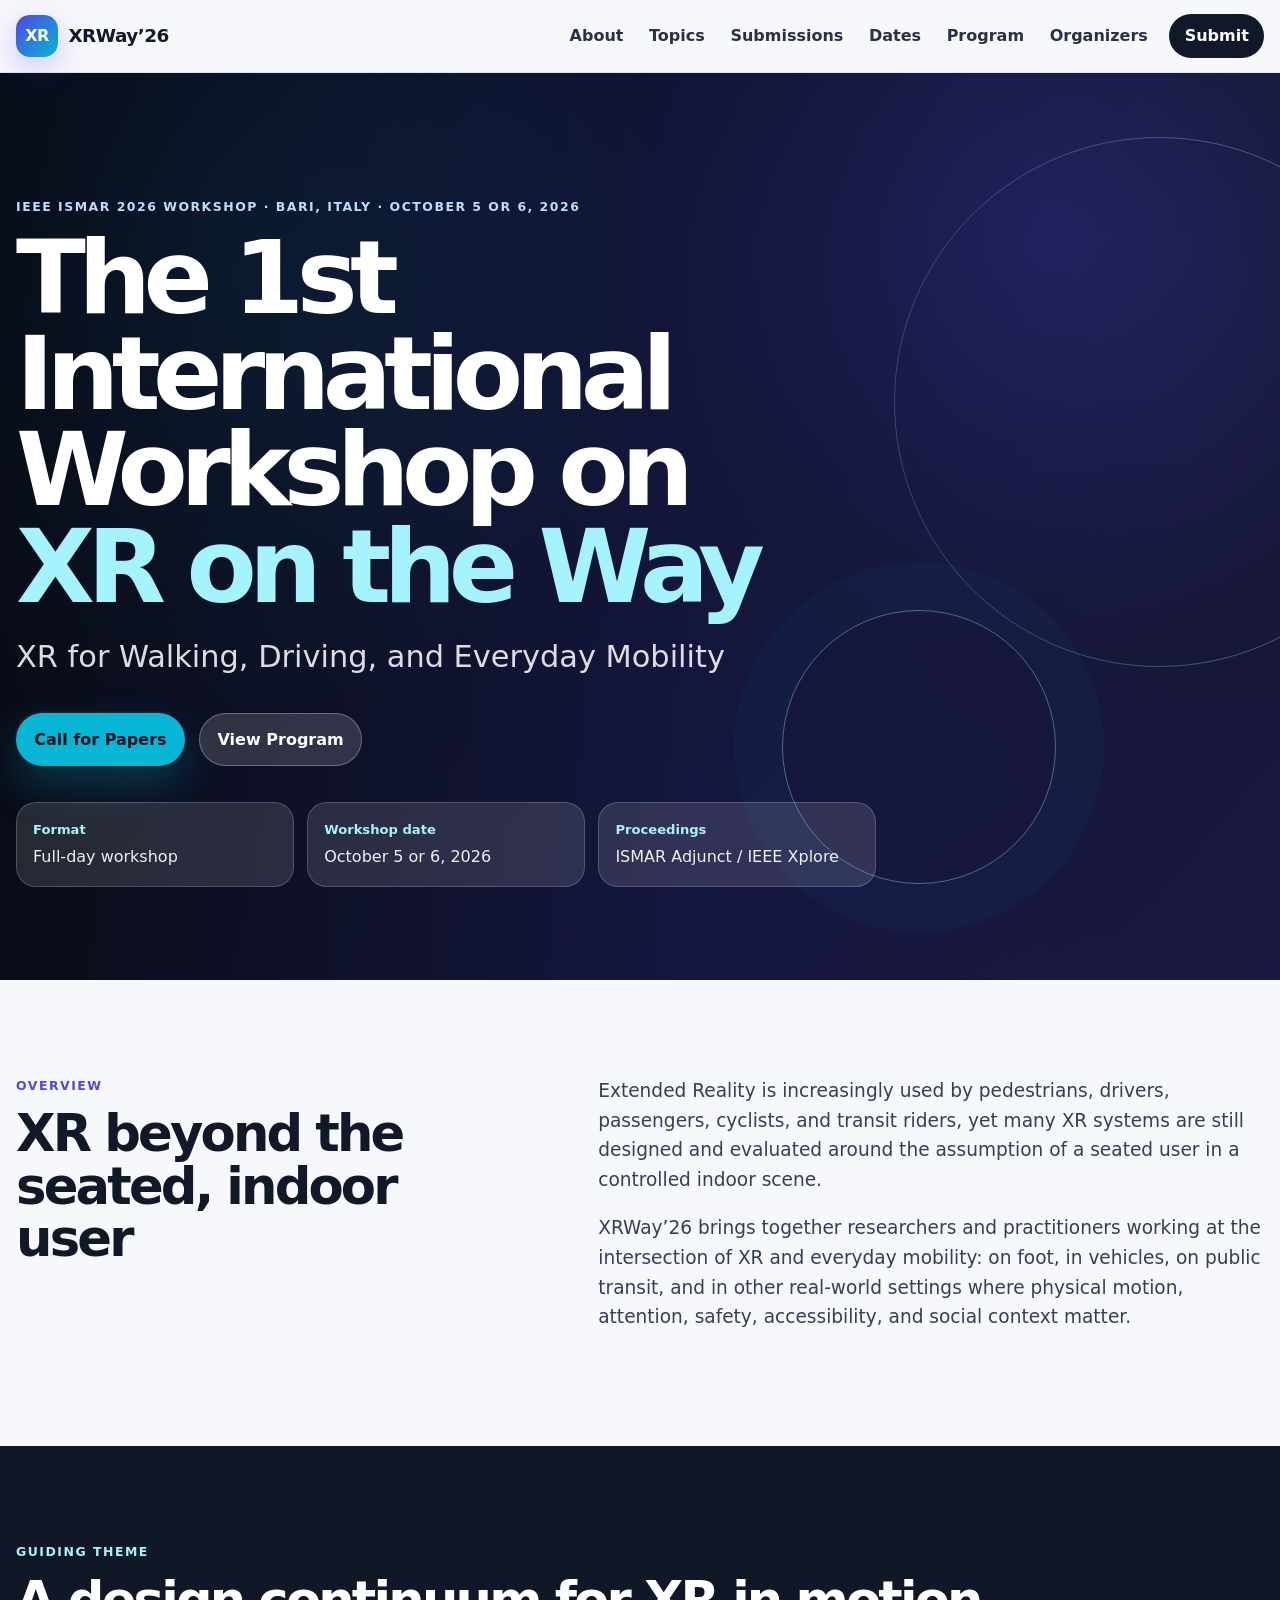
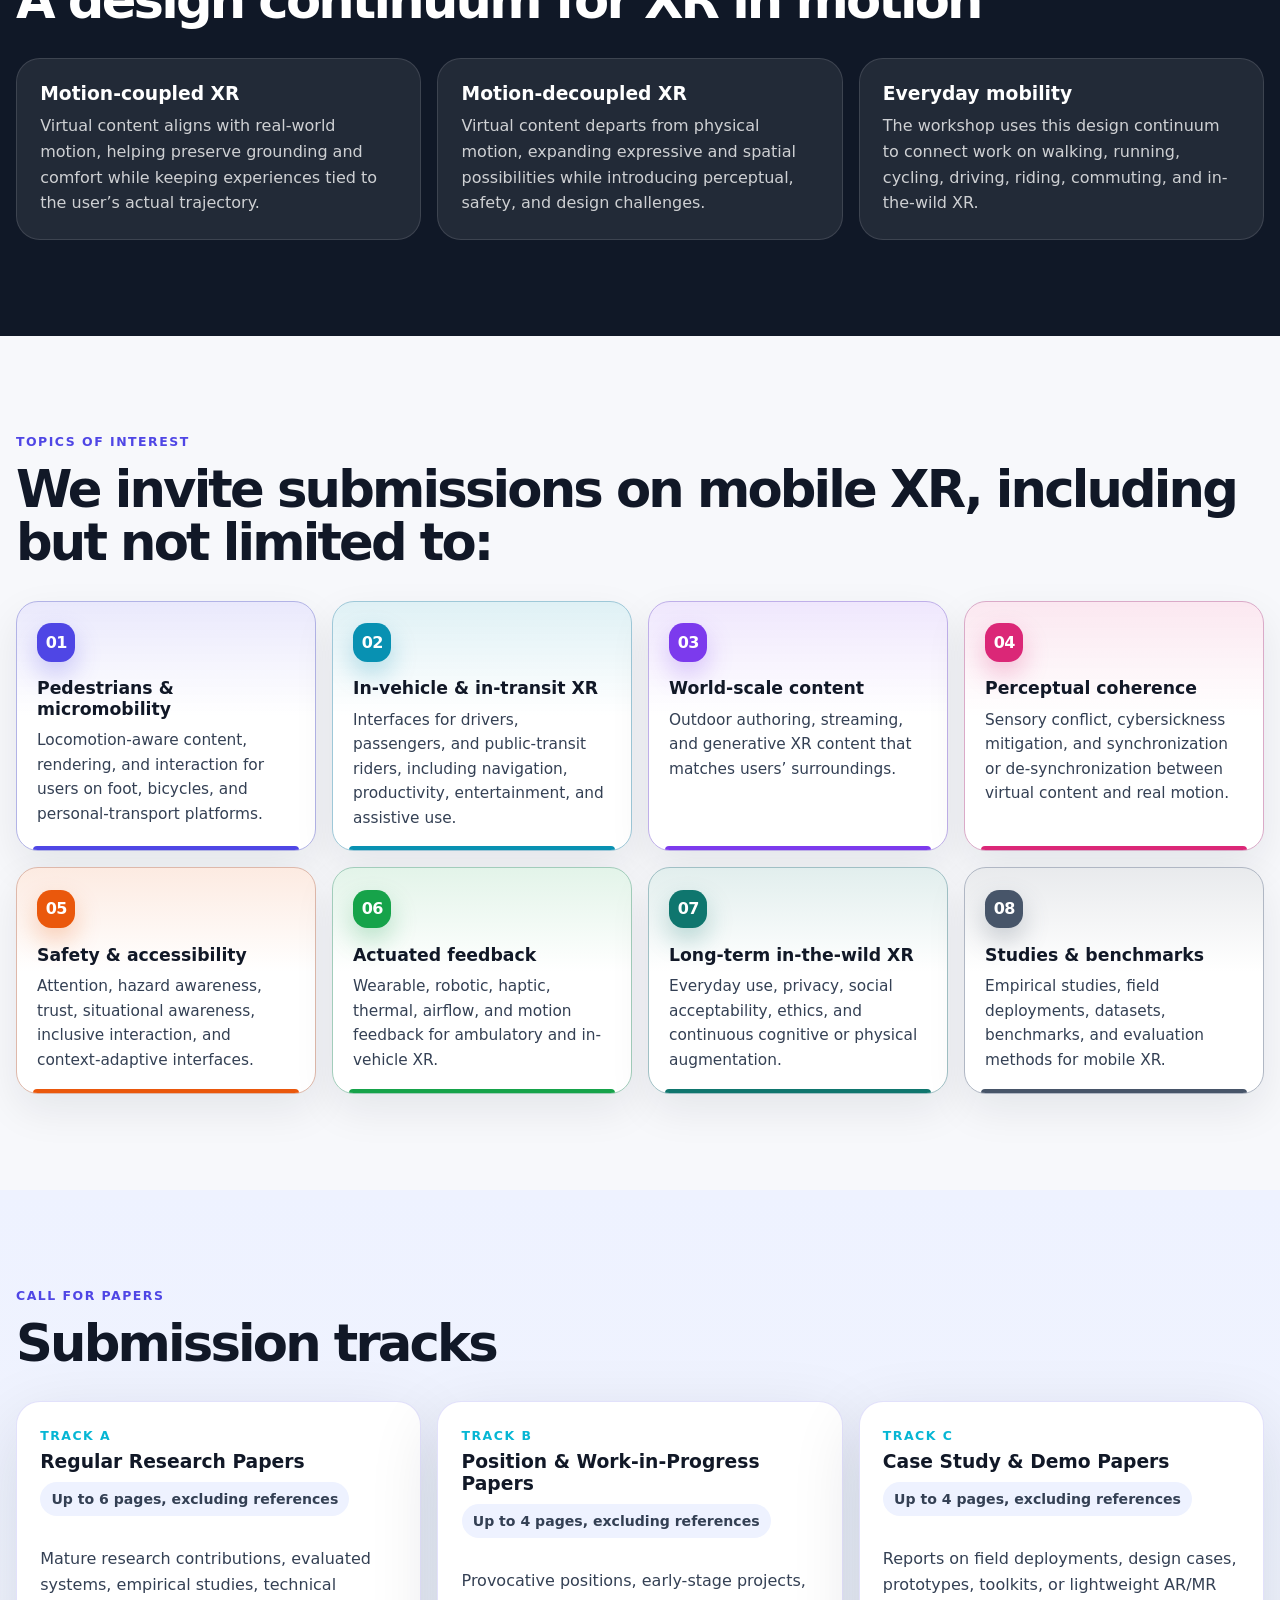
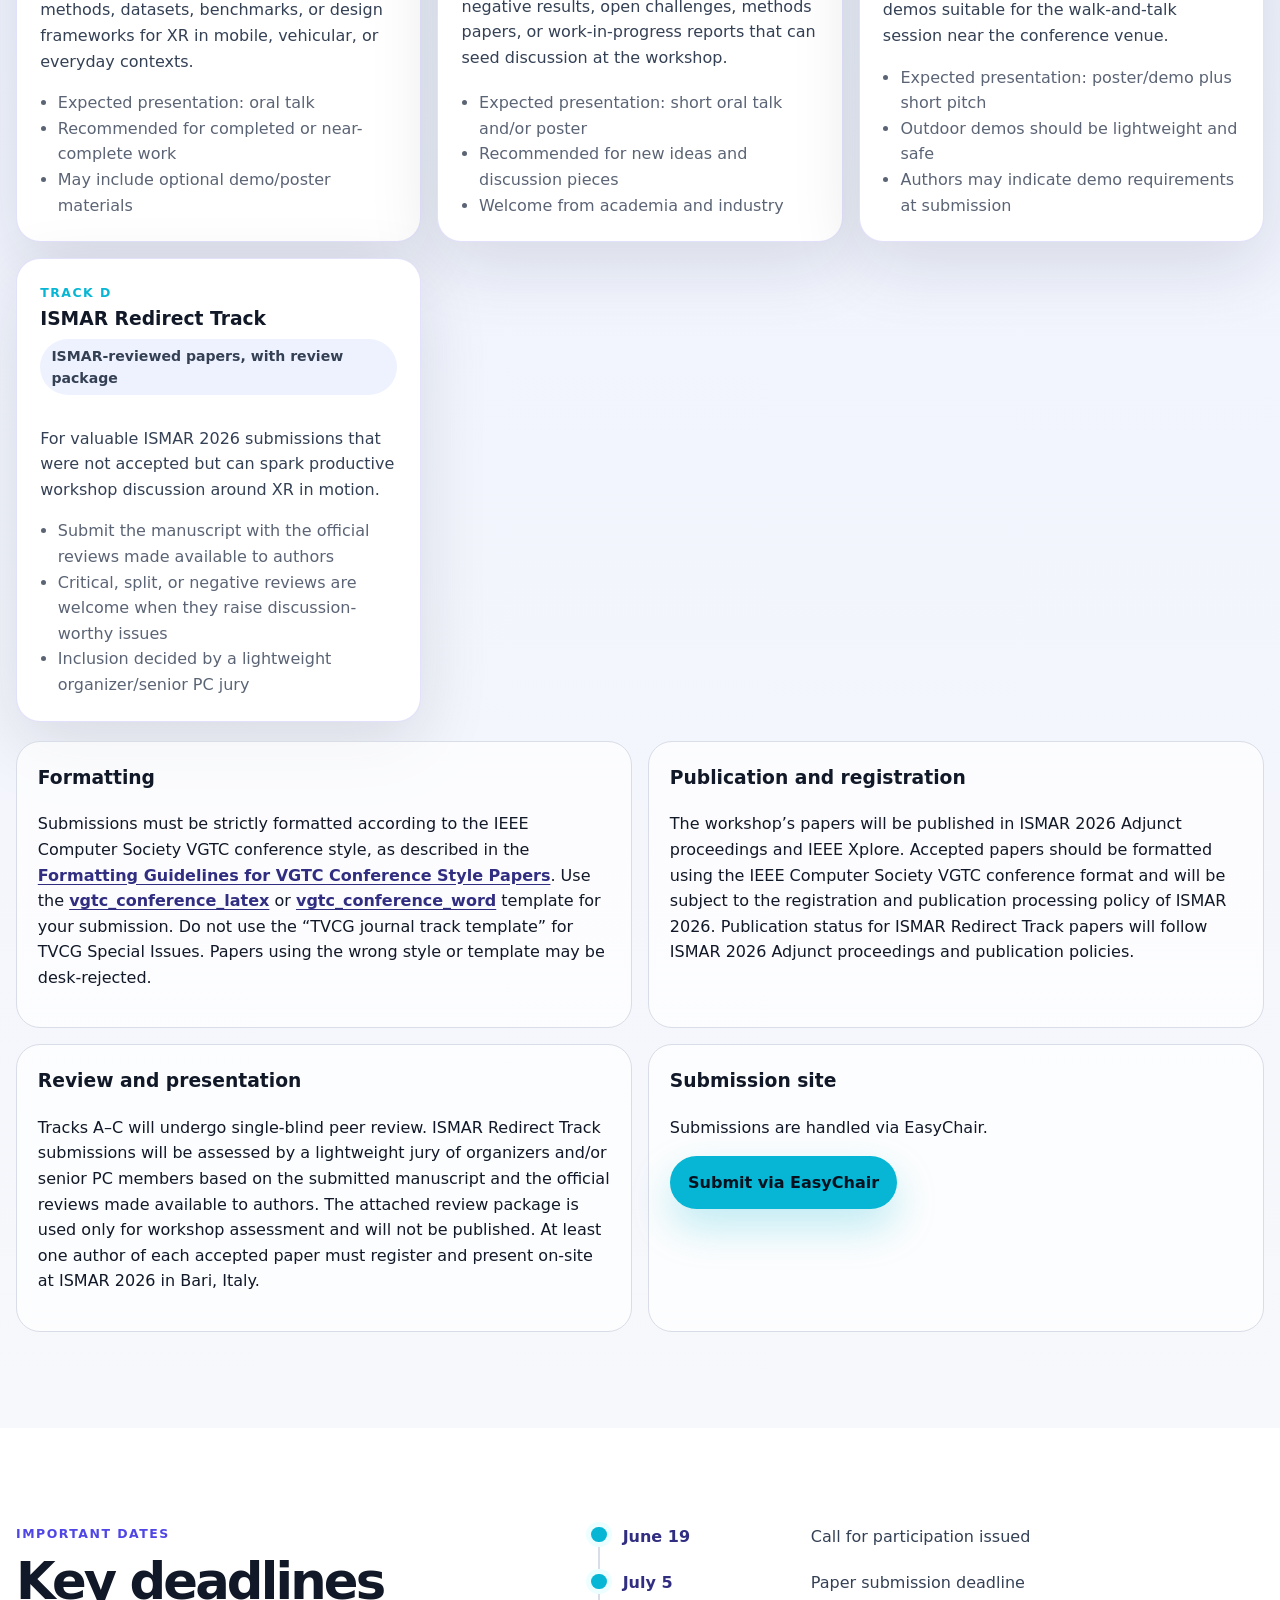
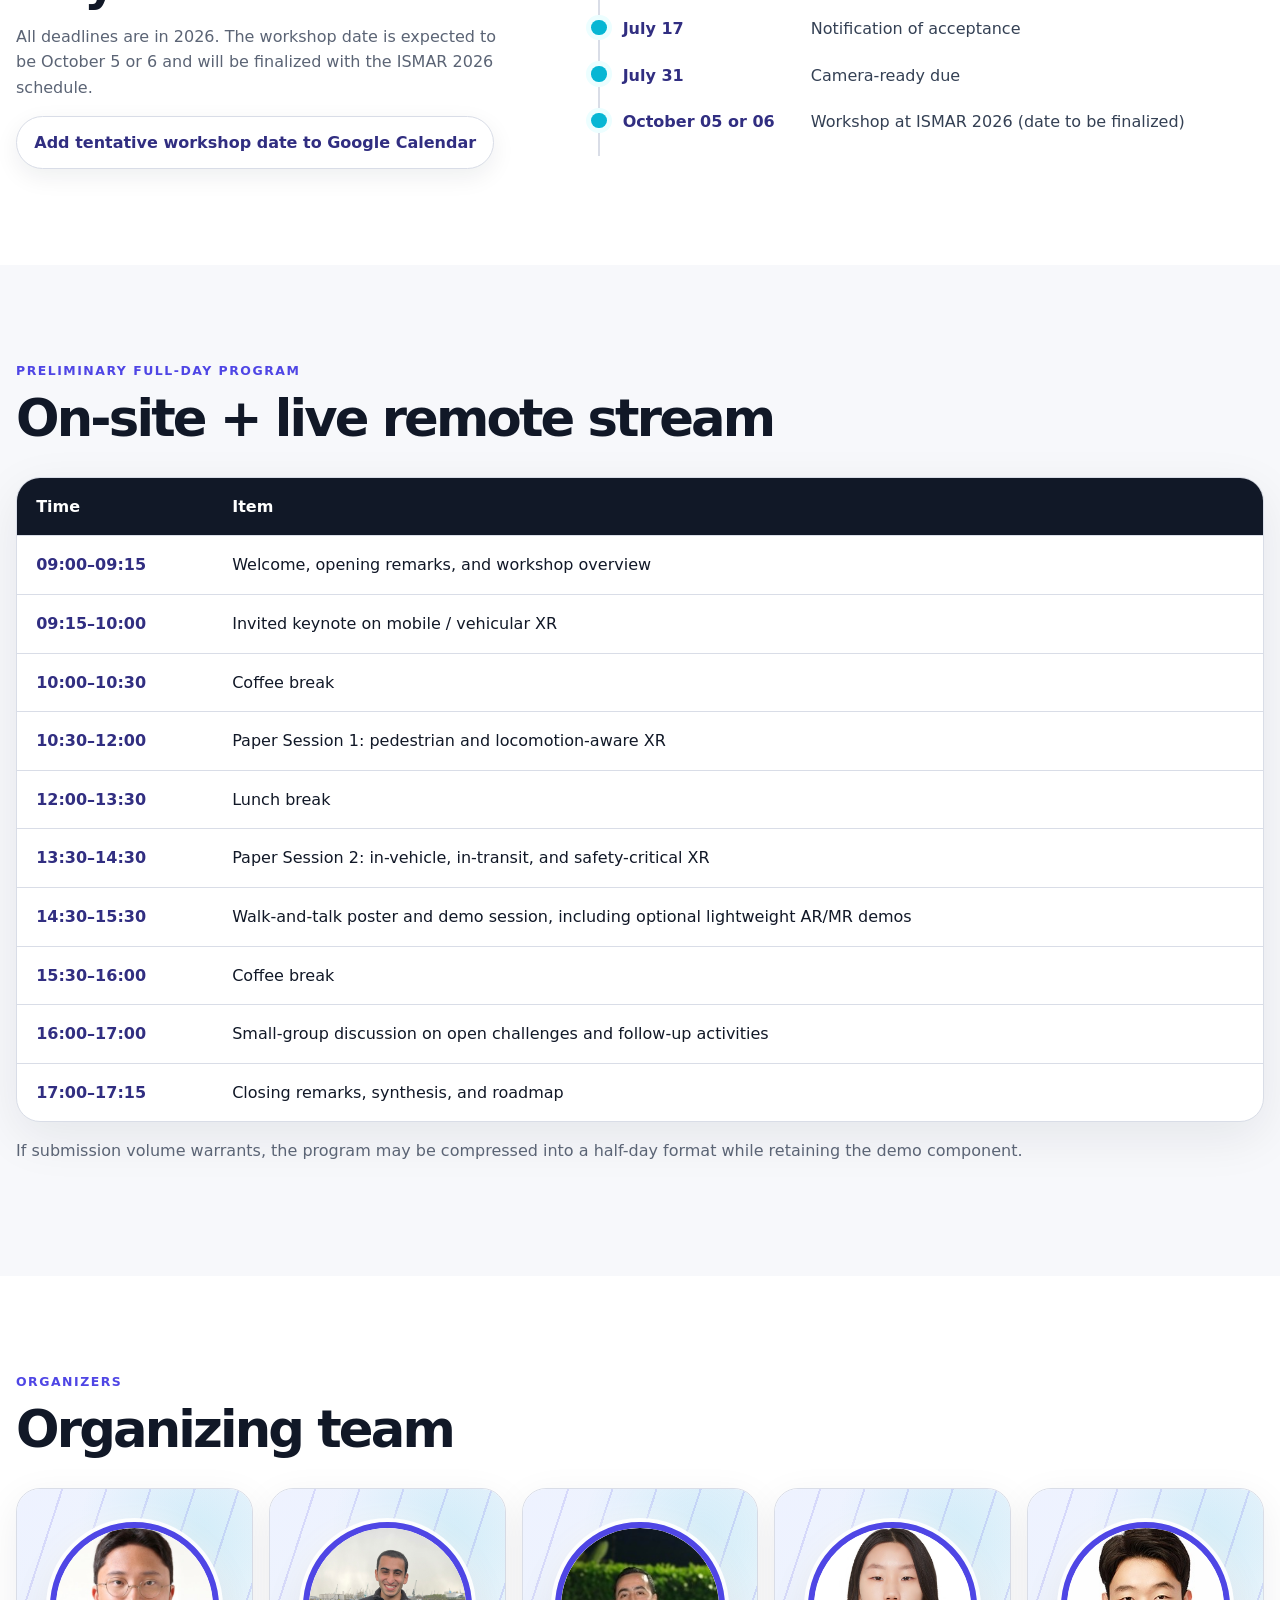
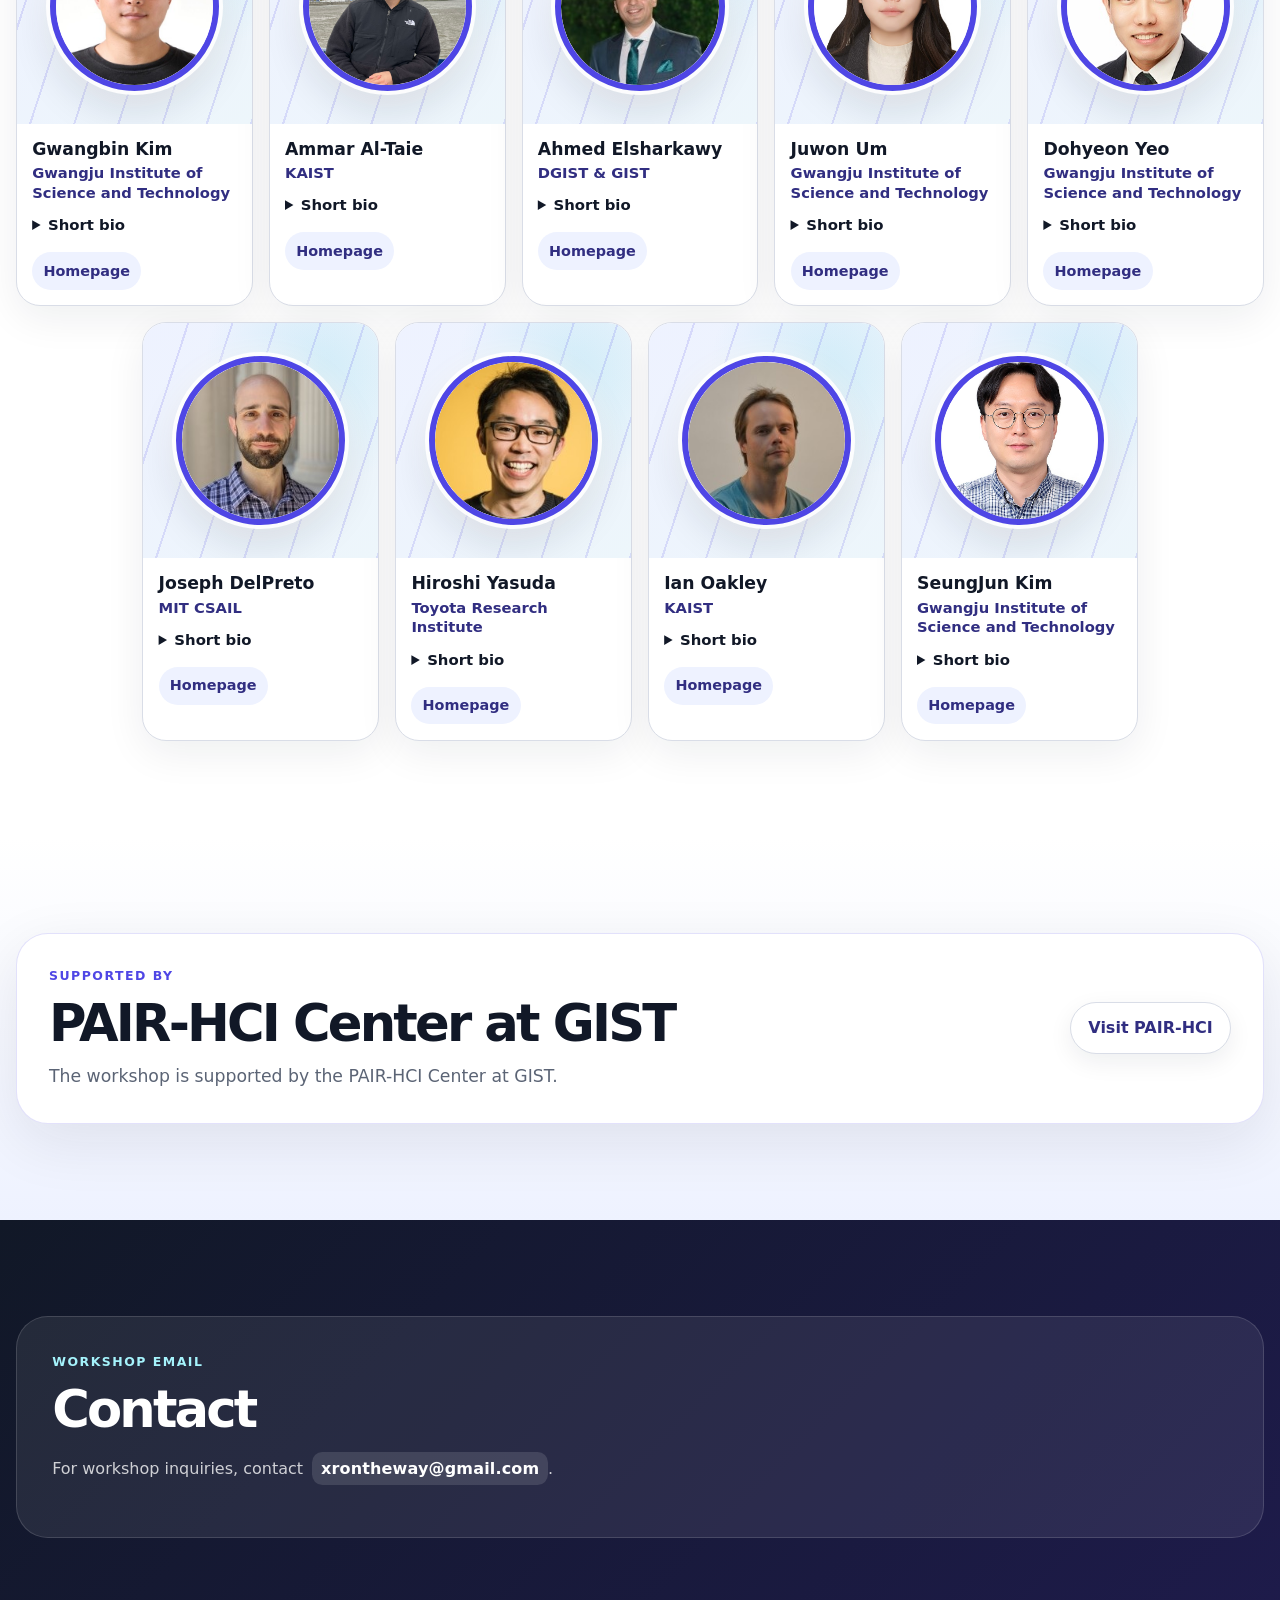
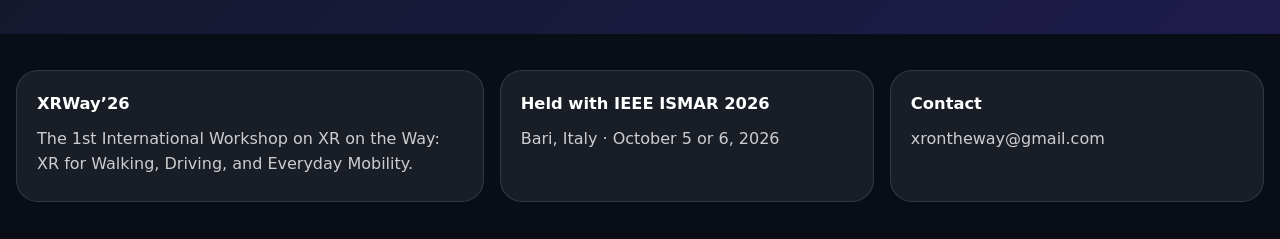
==== commit e2dac16c: "Update index.html" ====
--- a/index.html
+++ b/index.html
@@ -203,6 +203,17 @@
 <li>Authors may indicate demo requirements at submission</li>
 </ul>
 </article>
+<article class="track-card">
+<p class="track-label">Track D</p>
+<h3>ISMAR Redirect Track</h3>
+<p class="track-meta">ISMAR-reviewed papers, with review package</p>
+<p>For valuable ISMAR 2026 submissions that were not accepted but can spark productive workshop discussion around XR in motion.</p>
+<ul>
+<li>Submit the manuscript with the official reviews made available to authors</li>
+<li>Critical, split, or negative reviews are welcome when they raise discussion-worthy issues</li>
+<li>Inclusion decided by a lightweight organizer/senior PC jury</li>
+</ul>
+</article>
 </div>
 <div class="submission-notes" id="submit">
 <div class="formatting-note">
@@ -211,16 +222,16 @@
 </div>
 <div>
 <h3>Publication and registration</h3>
-<p>The workshop’s papers will be published in ISMAR 2026 Adjunct proceedings and IEEE Xplore. Accepted papers should be formatted using the IEEE Computer Society VGTC conference format and will be subject to the registration and publication processing policy of ISMAR 2026.</p>
+<p>The workshop’s papers will be published in ISMAR 2026 Adjunct proceedings and IEEE Xplore. Accepted papers should be formatted using the IEEE Computer Society VGTC conference format and will be subject to the registration and publication processing policy of ISMAR 2026. Publication status for ISMAR Redirect Track papers will follow ISMAR 2026 Adjunct proceedings and publication policies.</p>
 </div>
 <div>
 <h3>Review and presentation</h3>
-<p>All submissions will undergo single-blind peer review. At least one author of each accepted paper must register and present on-site at ISMAR 2026 in Bari, Italy.</p>
+<p>Tracks A–C will undergo single-blind peer review. ISMAR Redirect Track submissions will be assessed by a lightweight jury of organizers and/or senior PC members based on the submitted manuscript and the official reviews made available to authors. The attached review package is used only for workshop assessment and will not be published. At least one author of each accepted paper must register and present on-site at ISMAR 2026 in Bari, Italy.</p>
 </div>
 <div>
 <h3>Submission site</h3>
 <p>Submissions are handled via EasyChair.</p>
-<a class="button primary" href="https://www.easychair.org/my/conference?conf=xrway26" rel="noopener" target="_blank">Submit via EasyChair</a>
+<a class="button primary" href="https://easychair.org/conferences/?conf=xrway26" rel="noopener" target="_blank">Submit via EasyChair</a>
 </div>
 </div>
 </div>
@@ -453,3 +464,4 @@
 <script src="assets/js/main.js"></script>
 </body>
 </html>
+
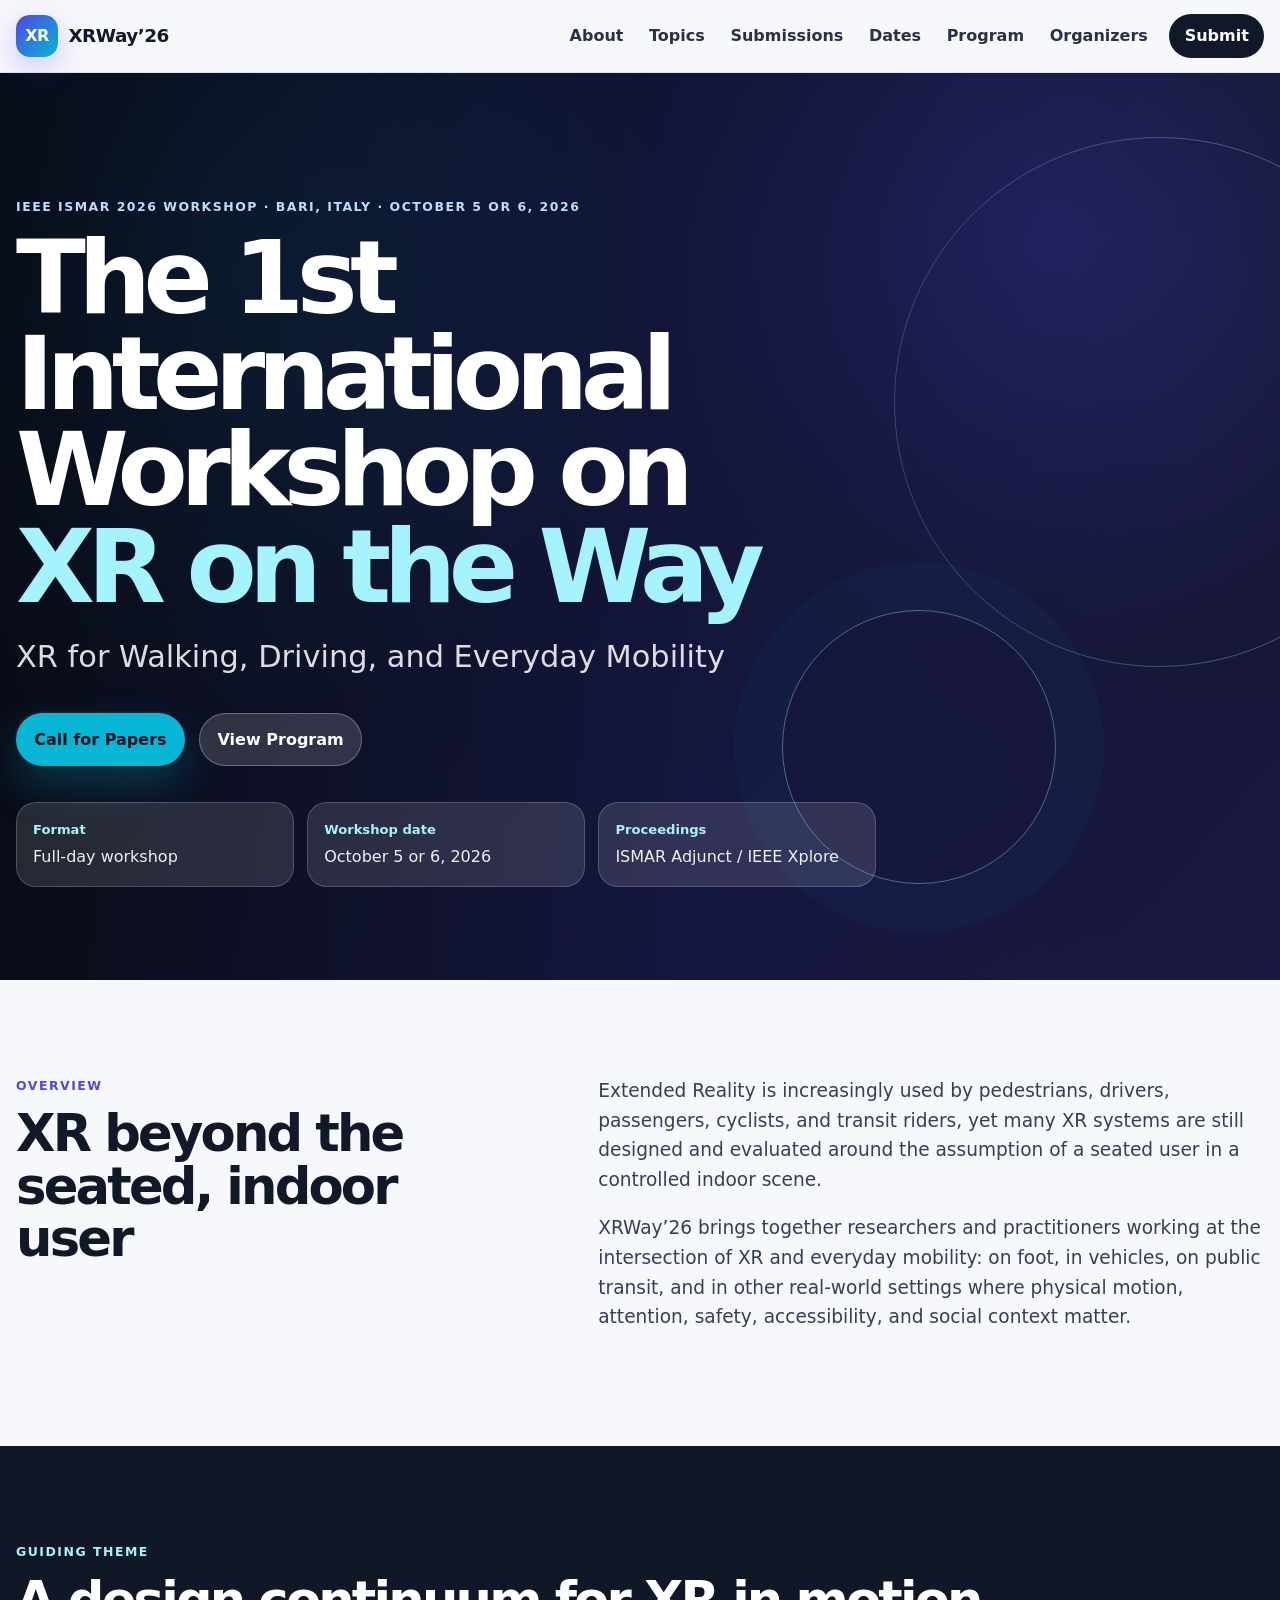
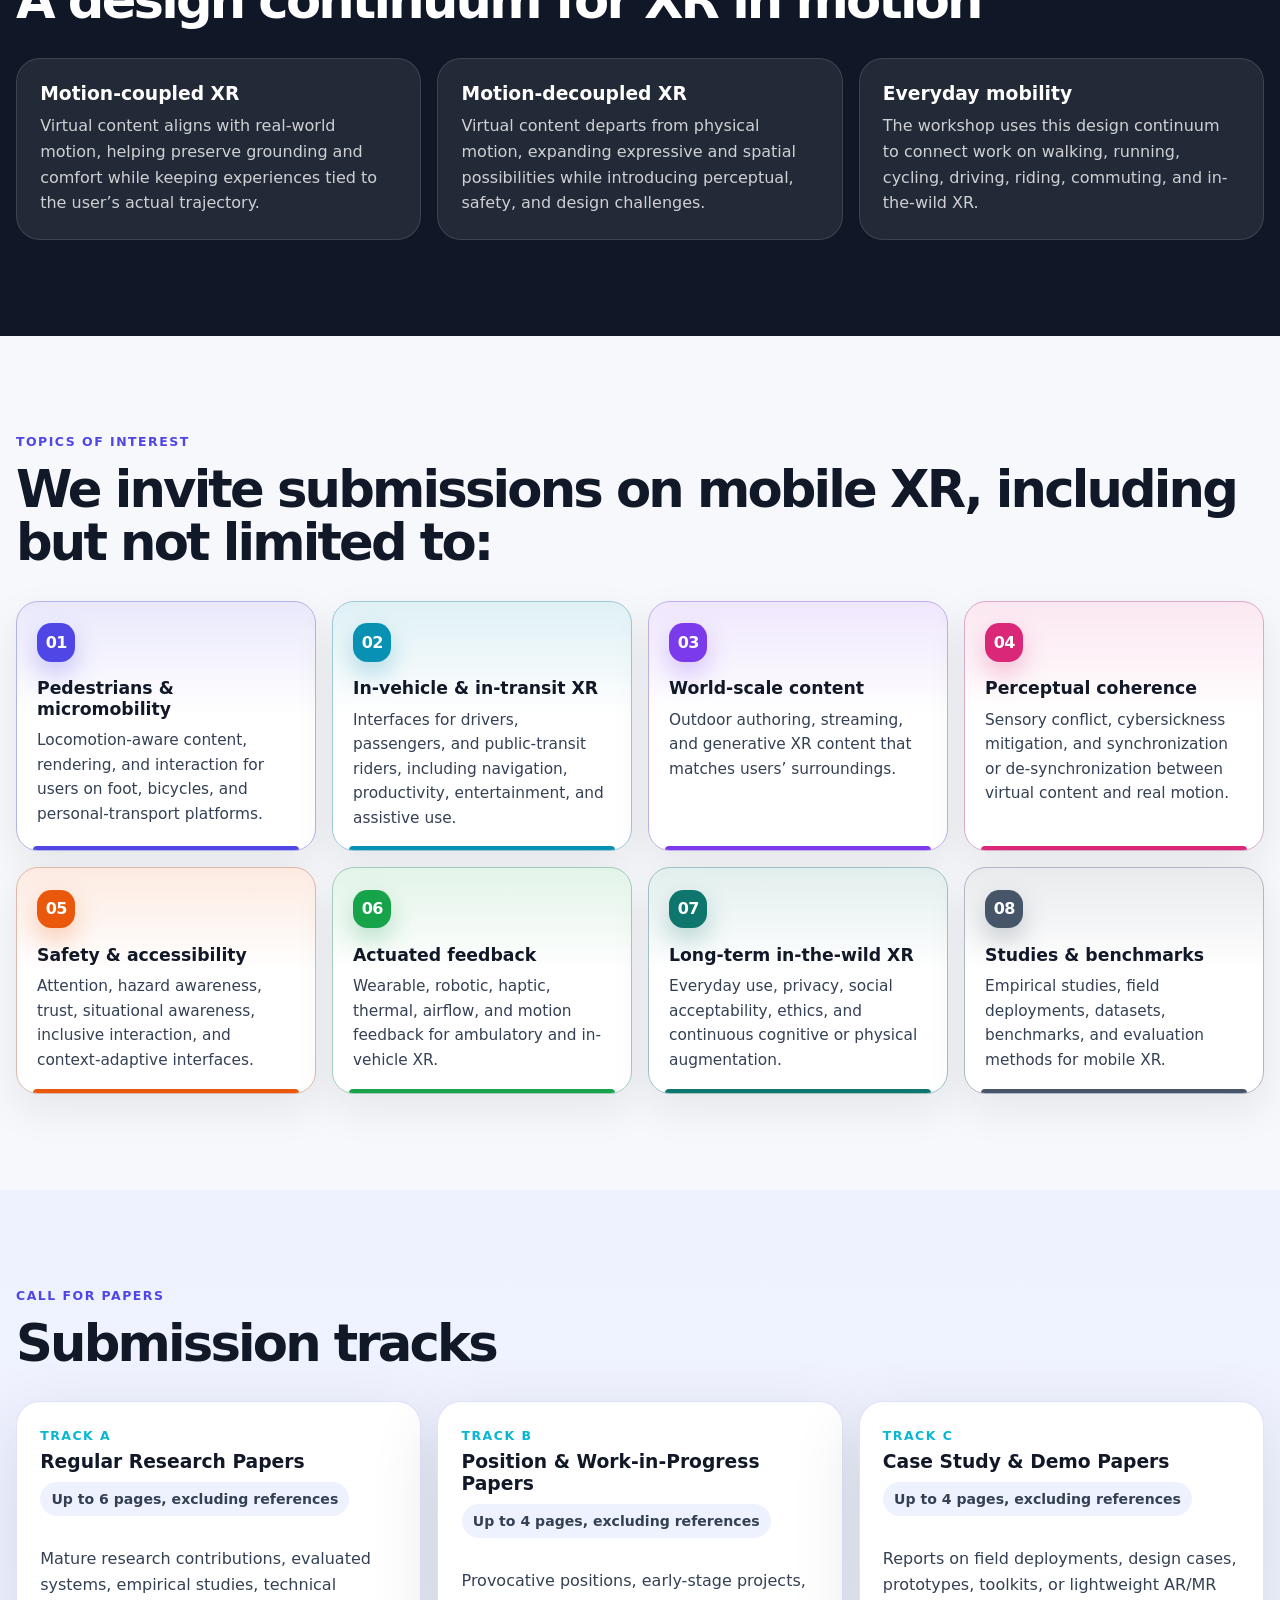
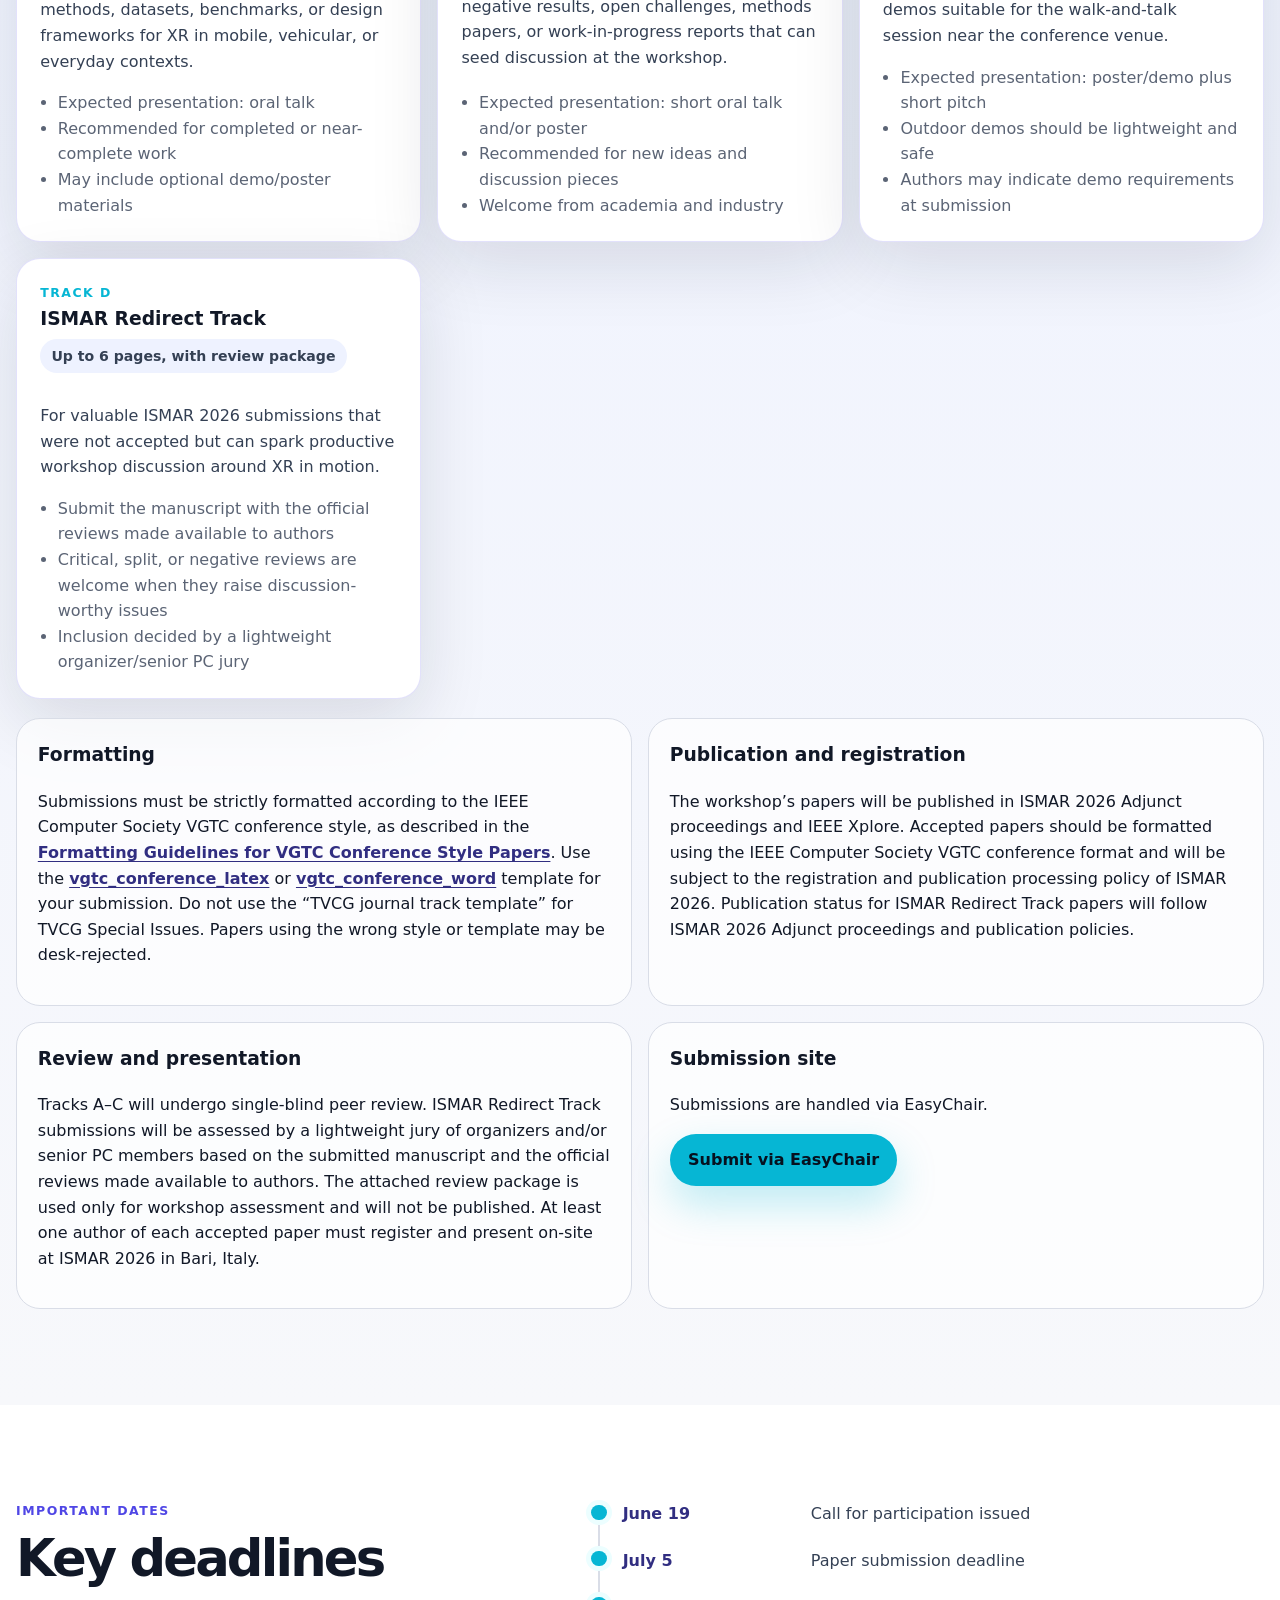
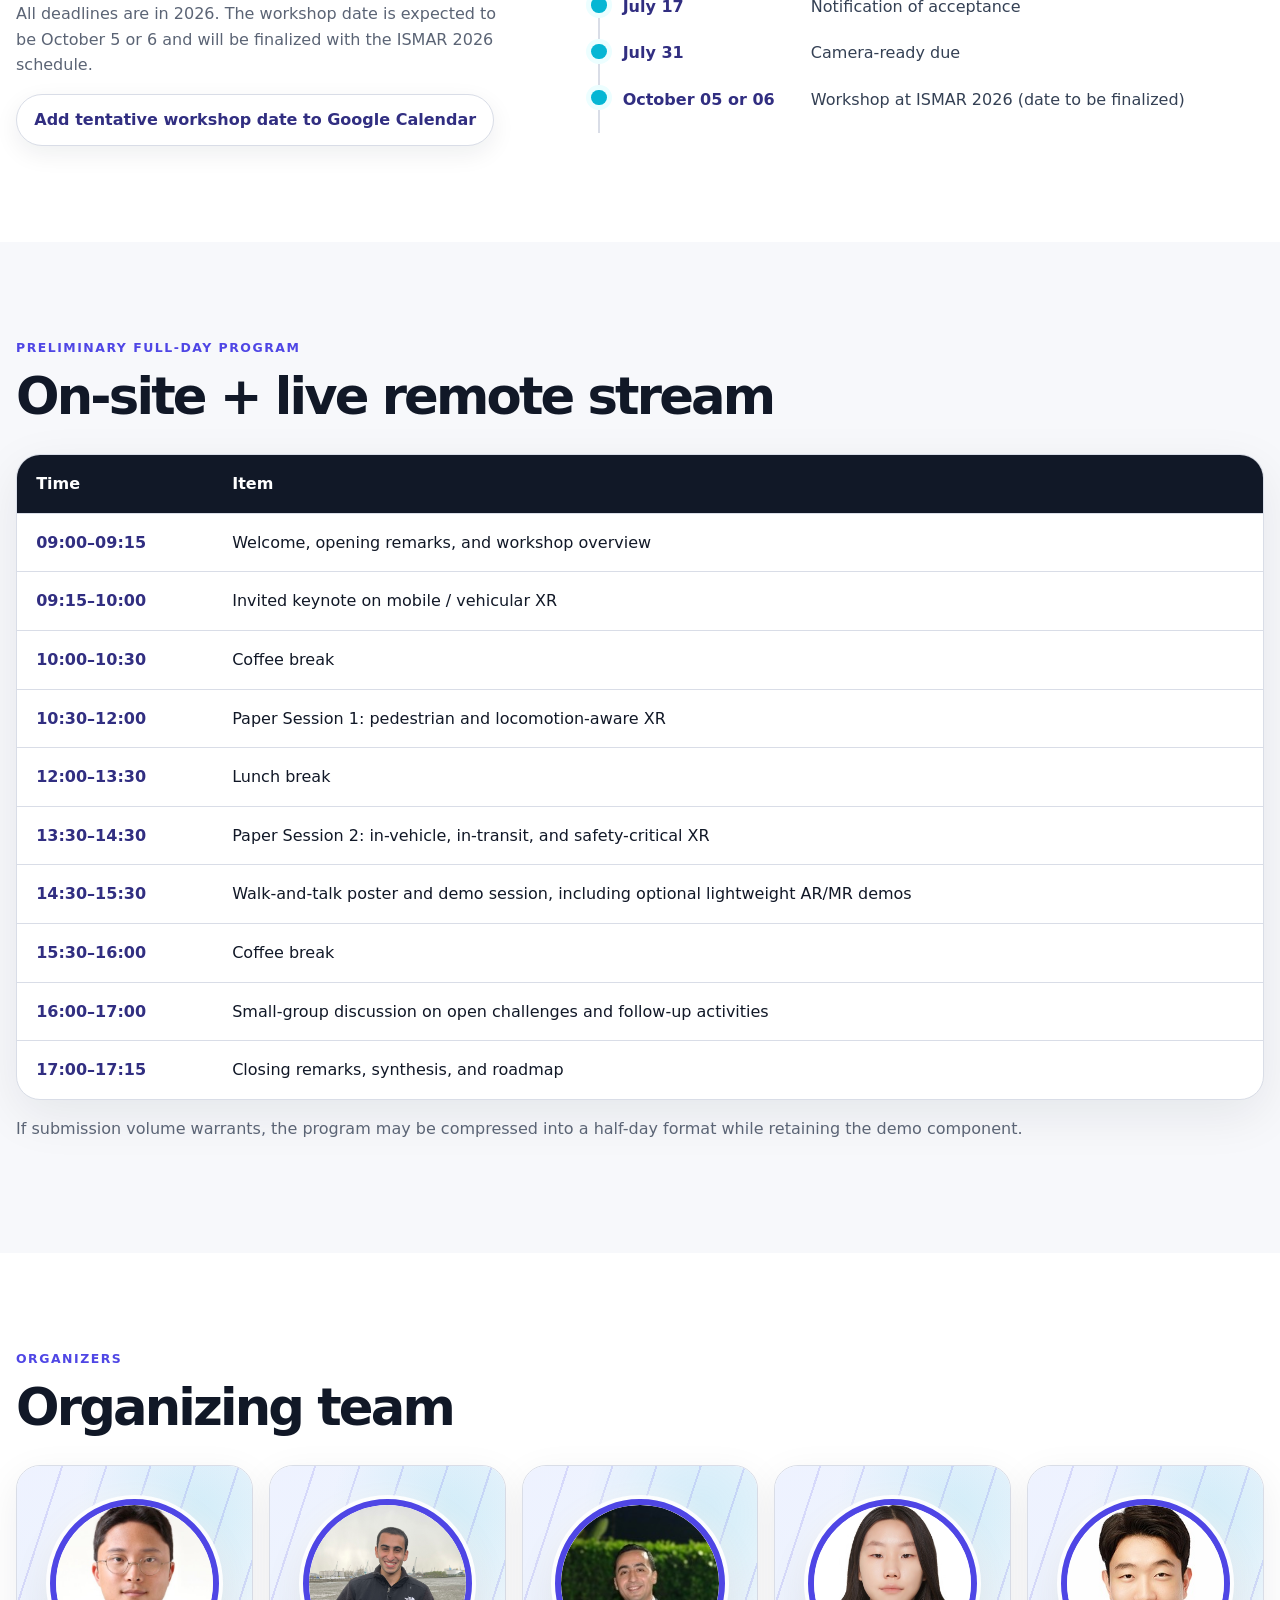
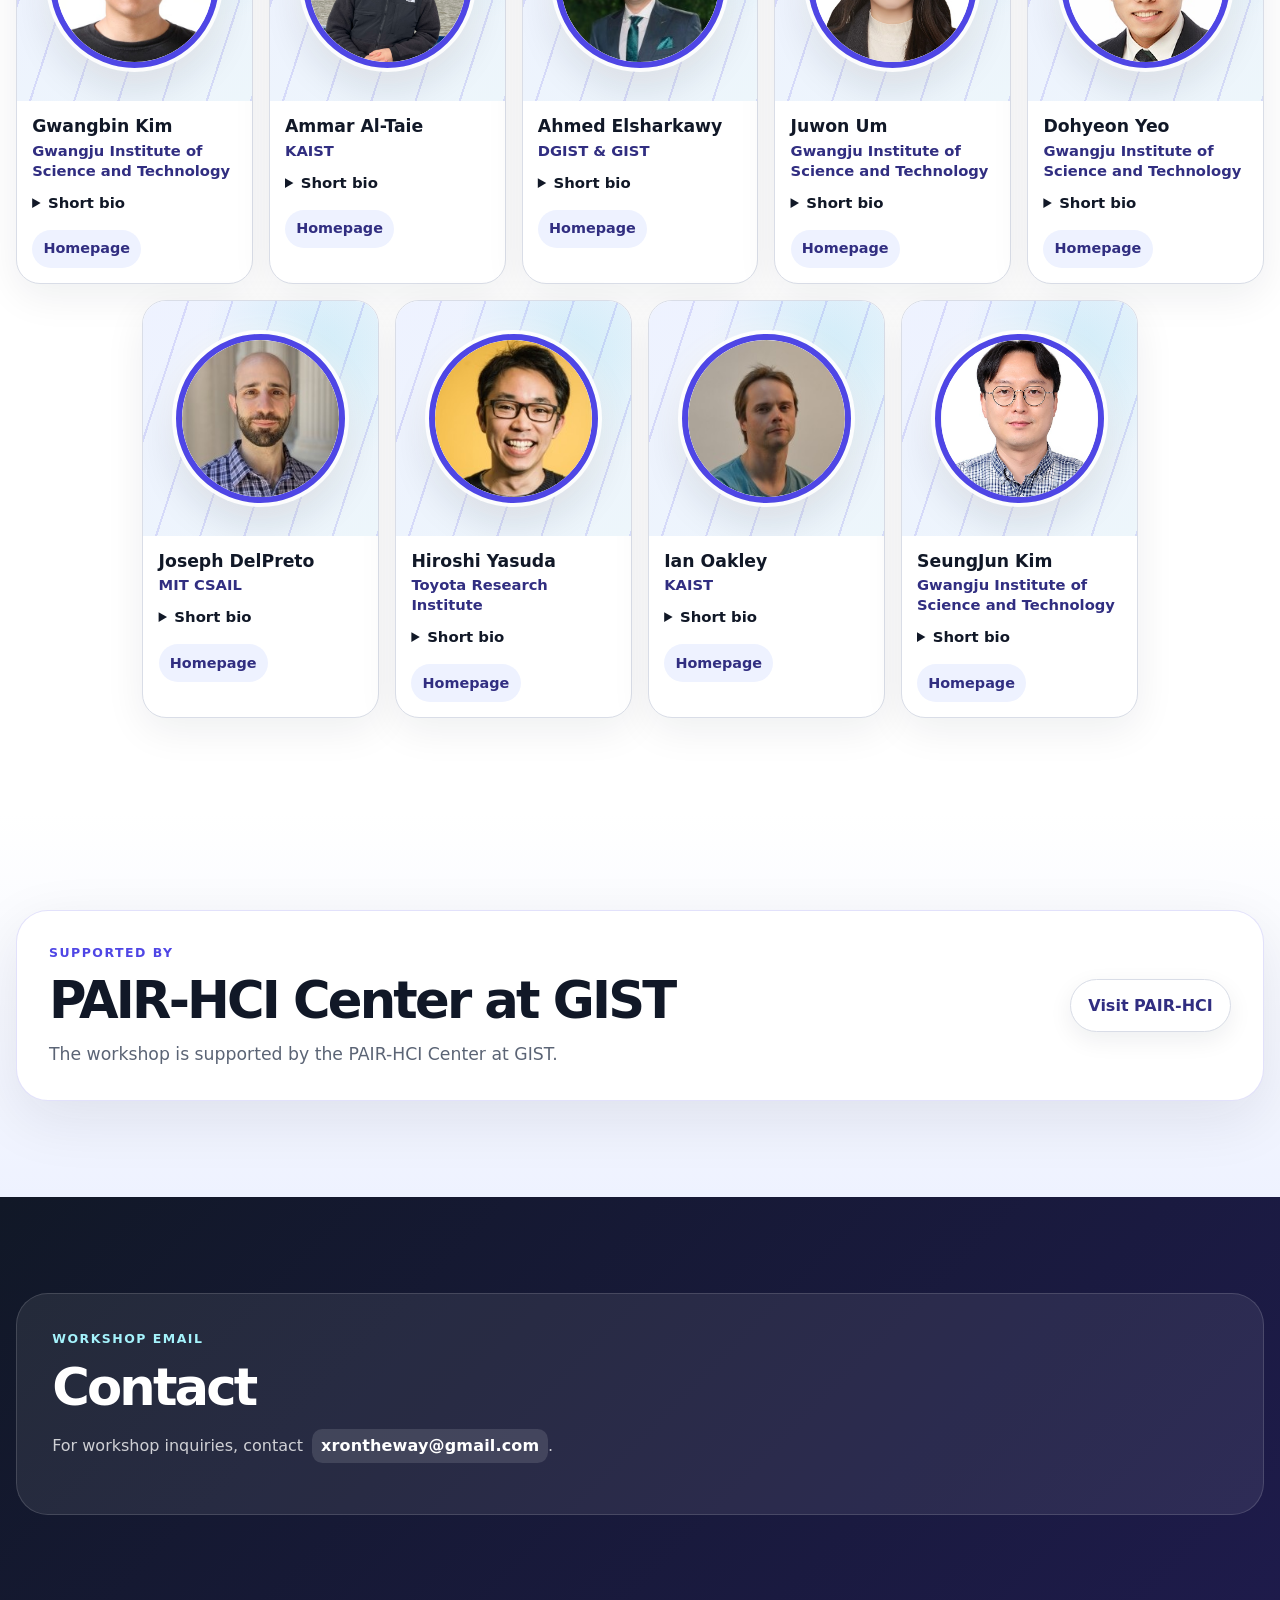
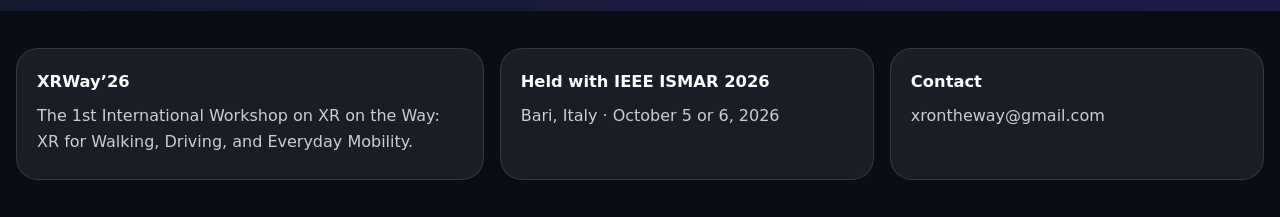
==== commit d5df746c: "Update index.html" ====
--- a/index.html
+++ b/index.html
@@ -206,7 +206,7 @@
 <article class="track-card">
 <p class="track-label">Track D</p>
 <h3>ISMAR Redirect Track</h3>
-<p class="track-meta">ISMAR-reviewed papers, with review package</p>
+<p class="track-meta">Up to 6 pages, with review package</p>
 <p>For valuable ISMAR 2026 submissions that were not accepted but can spark productive workshop discussion around XR in motion.</p>
 <ul>
 <li>Submit the manuscript with the official reviews made available to authors</li>
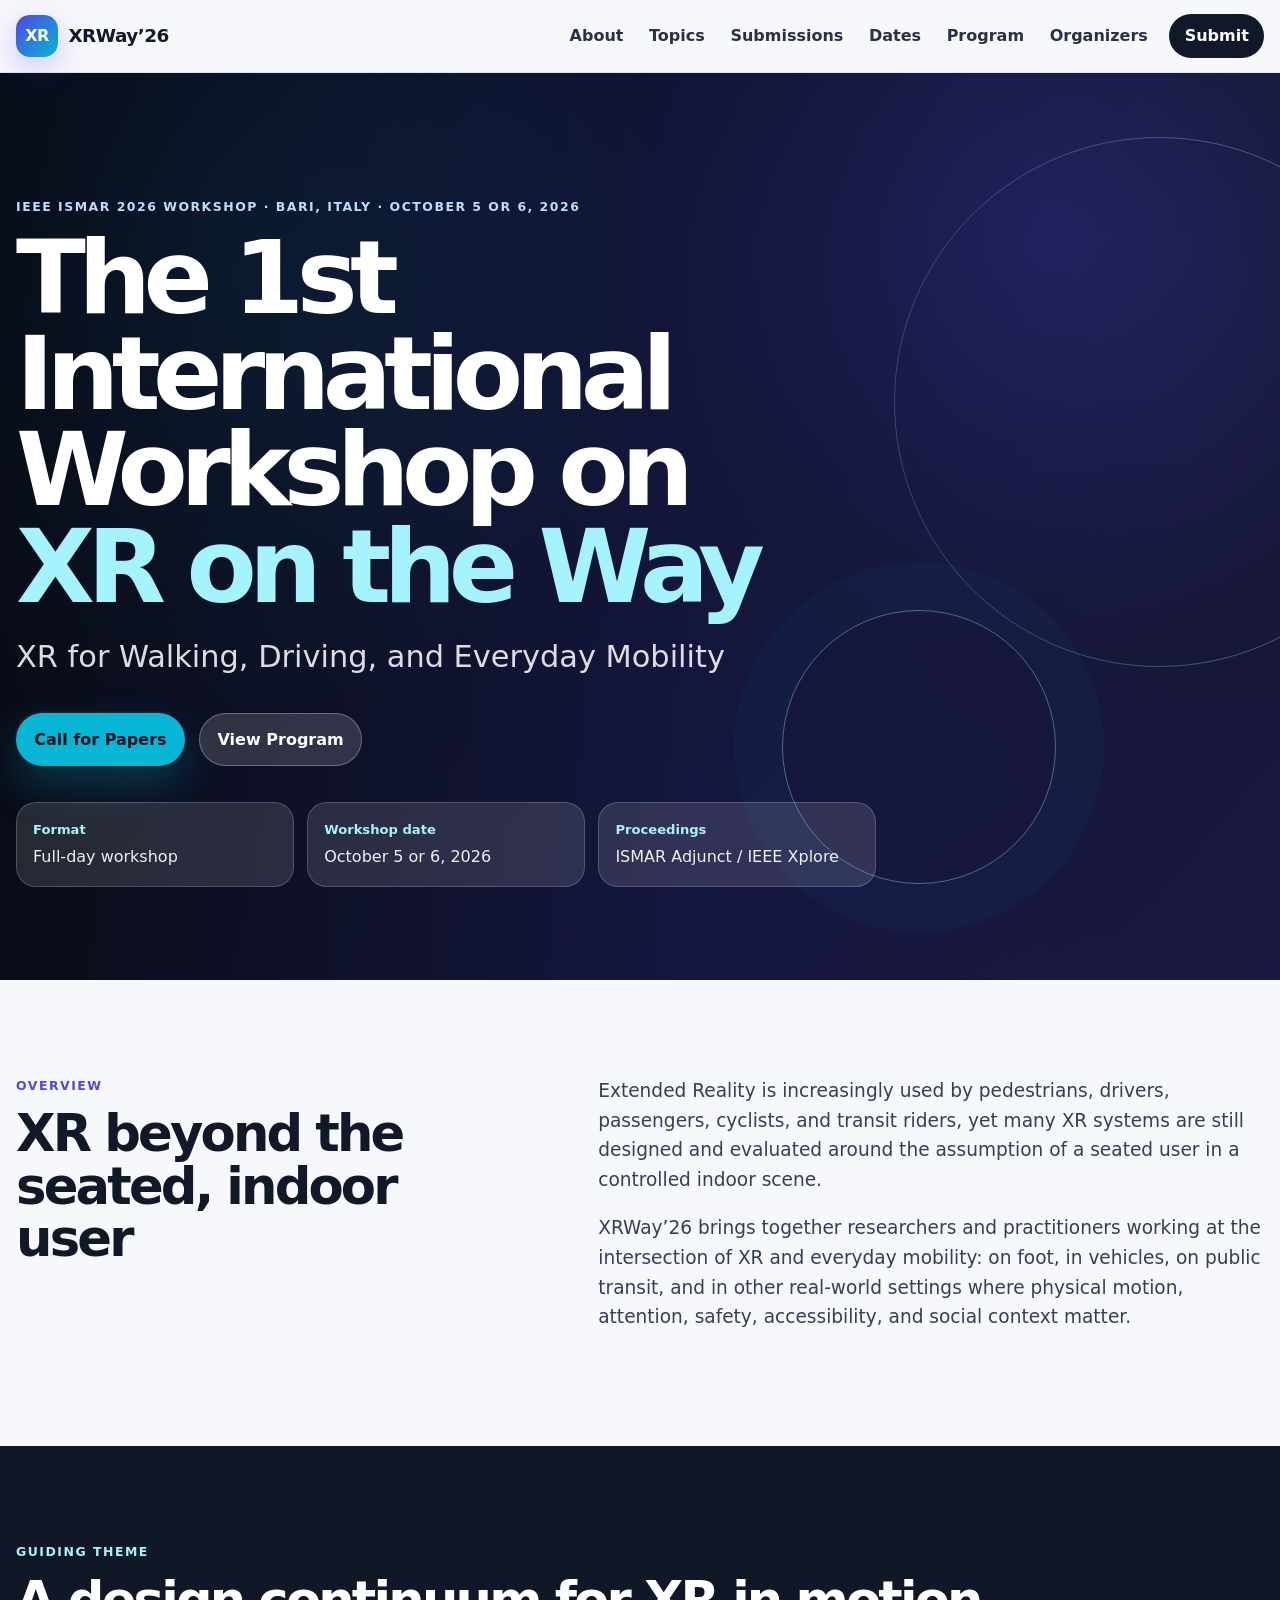
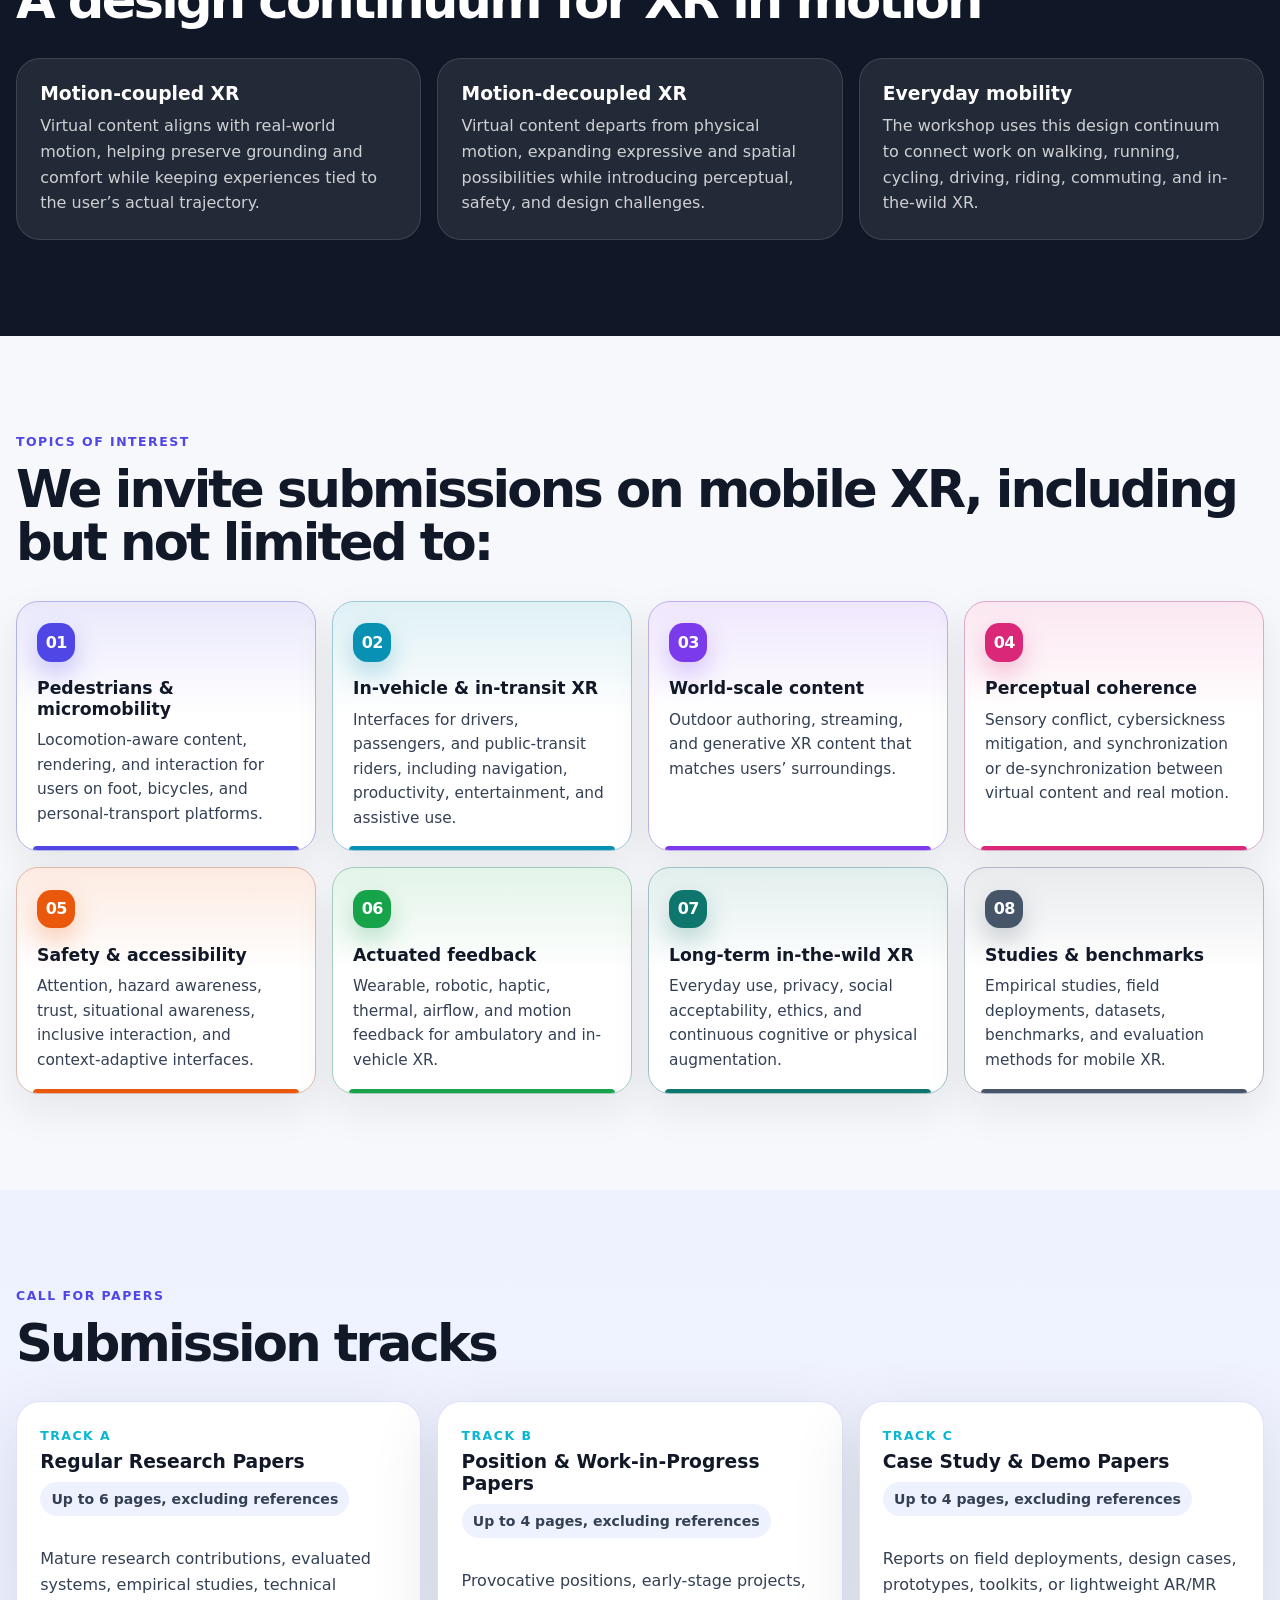
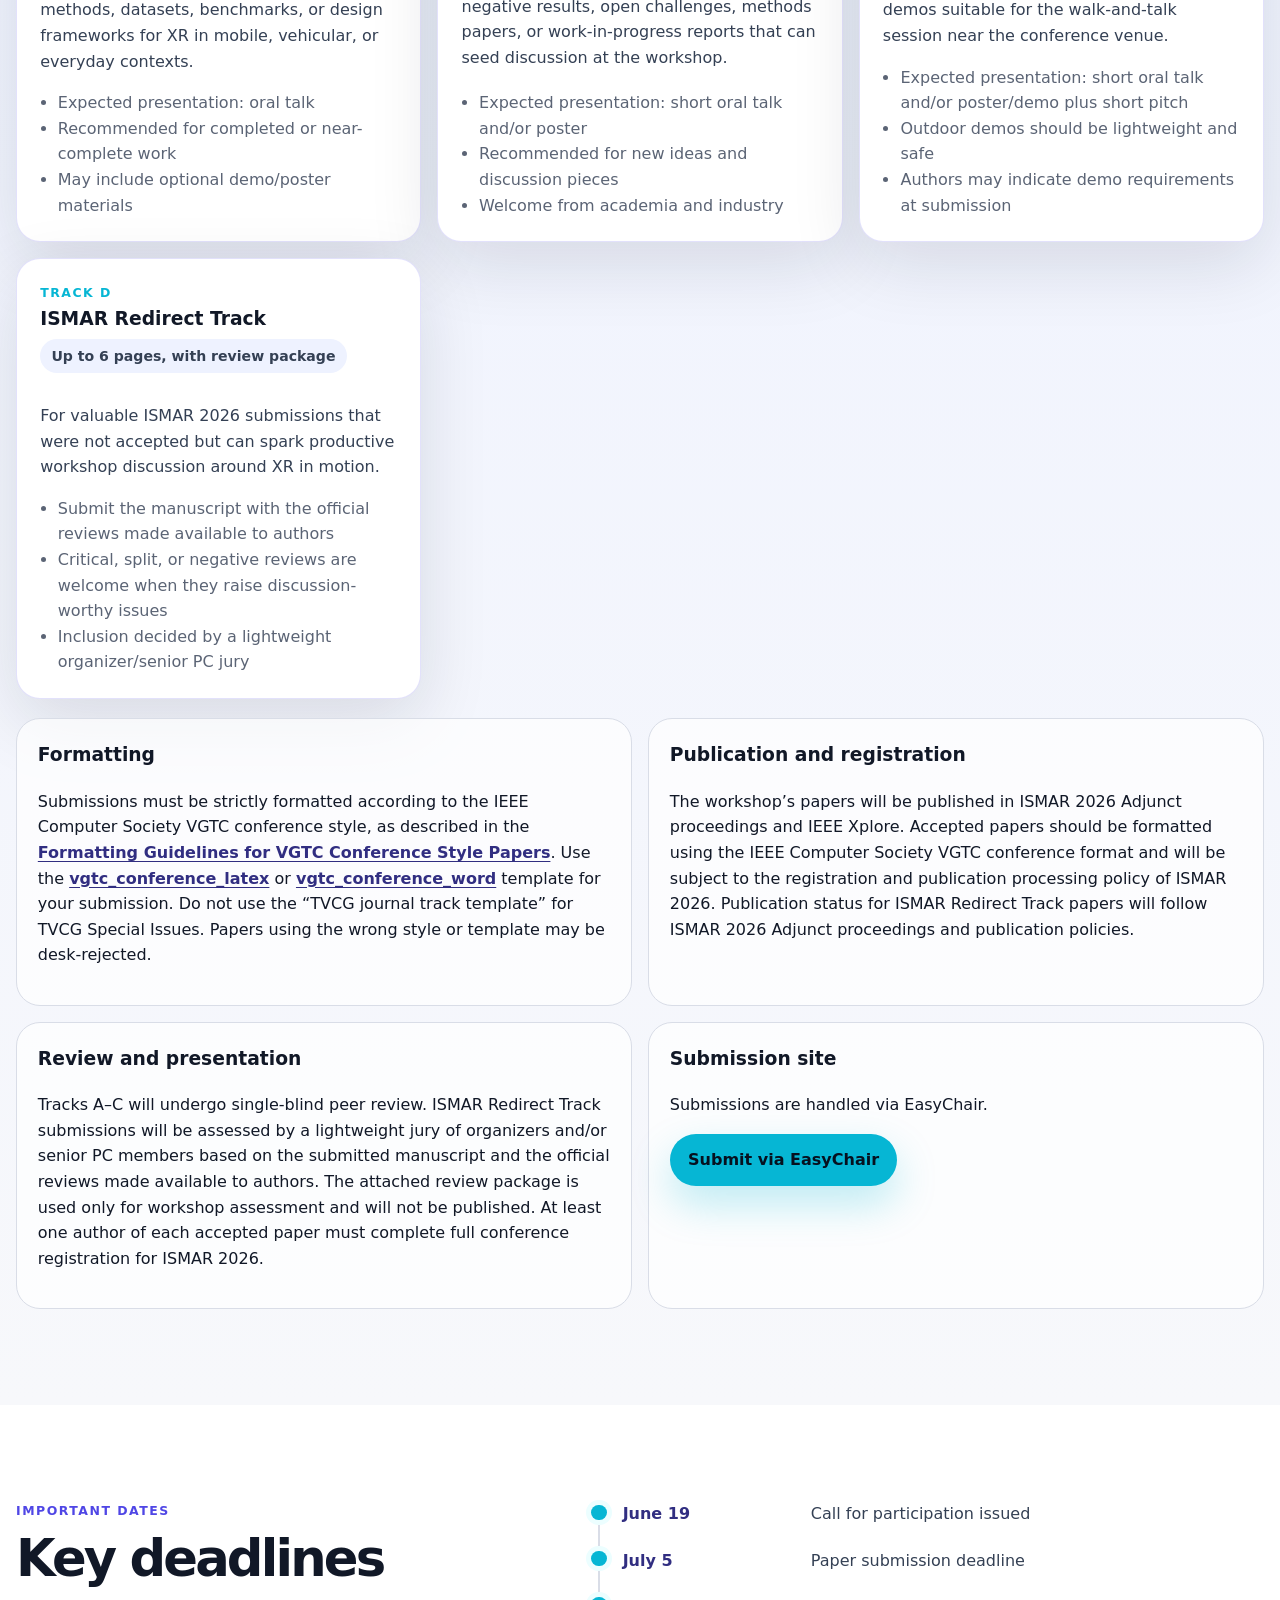
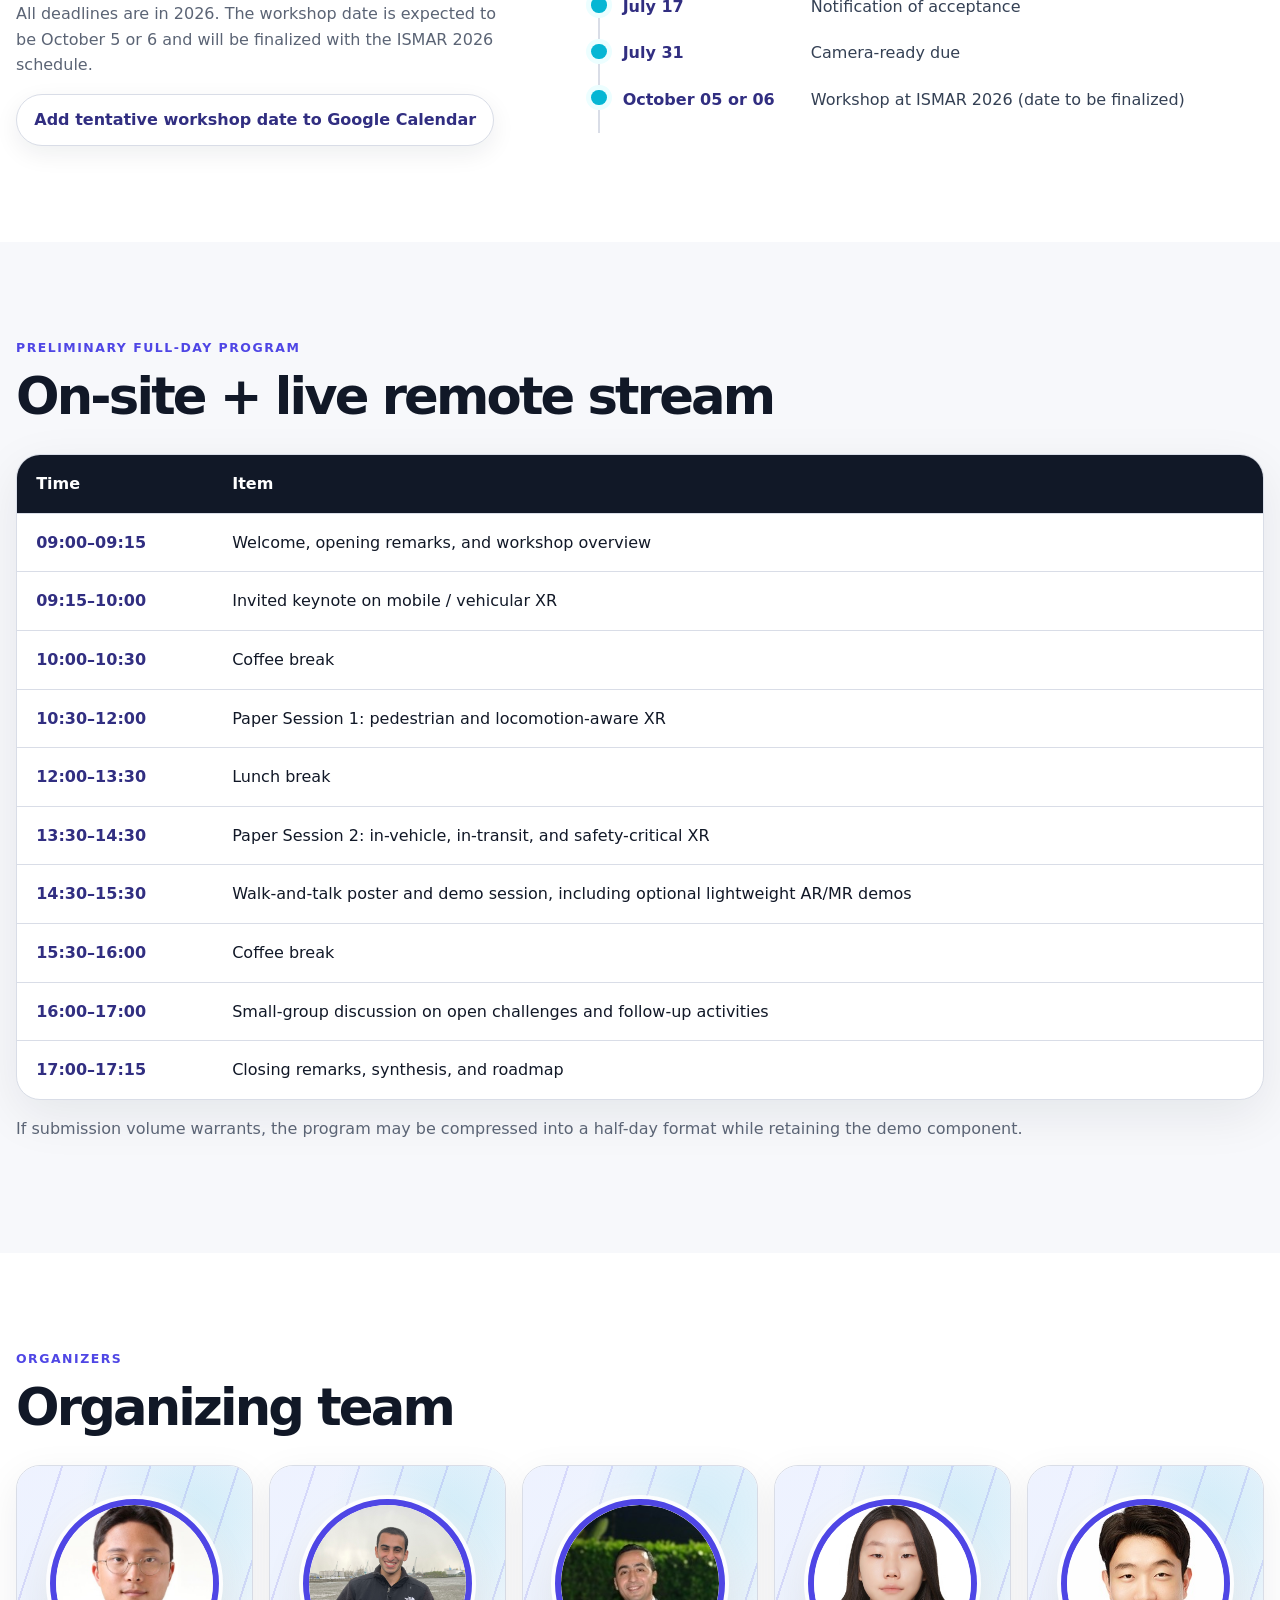
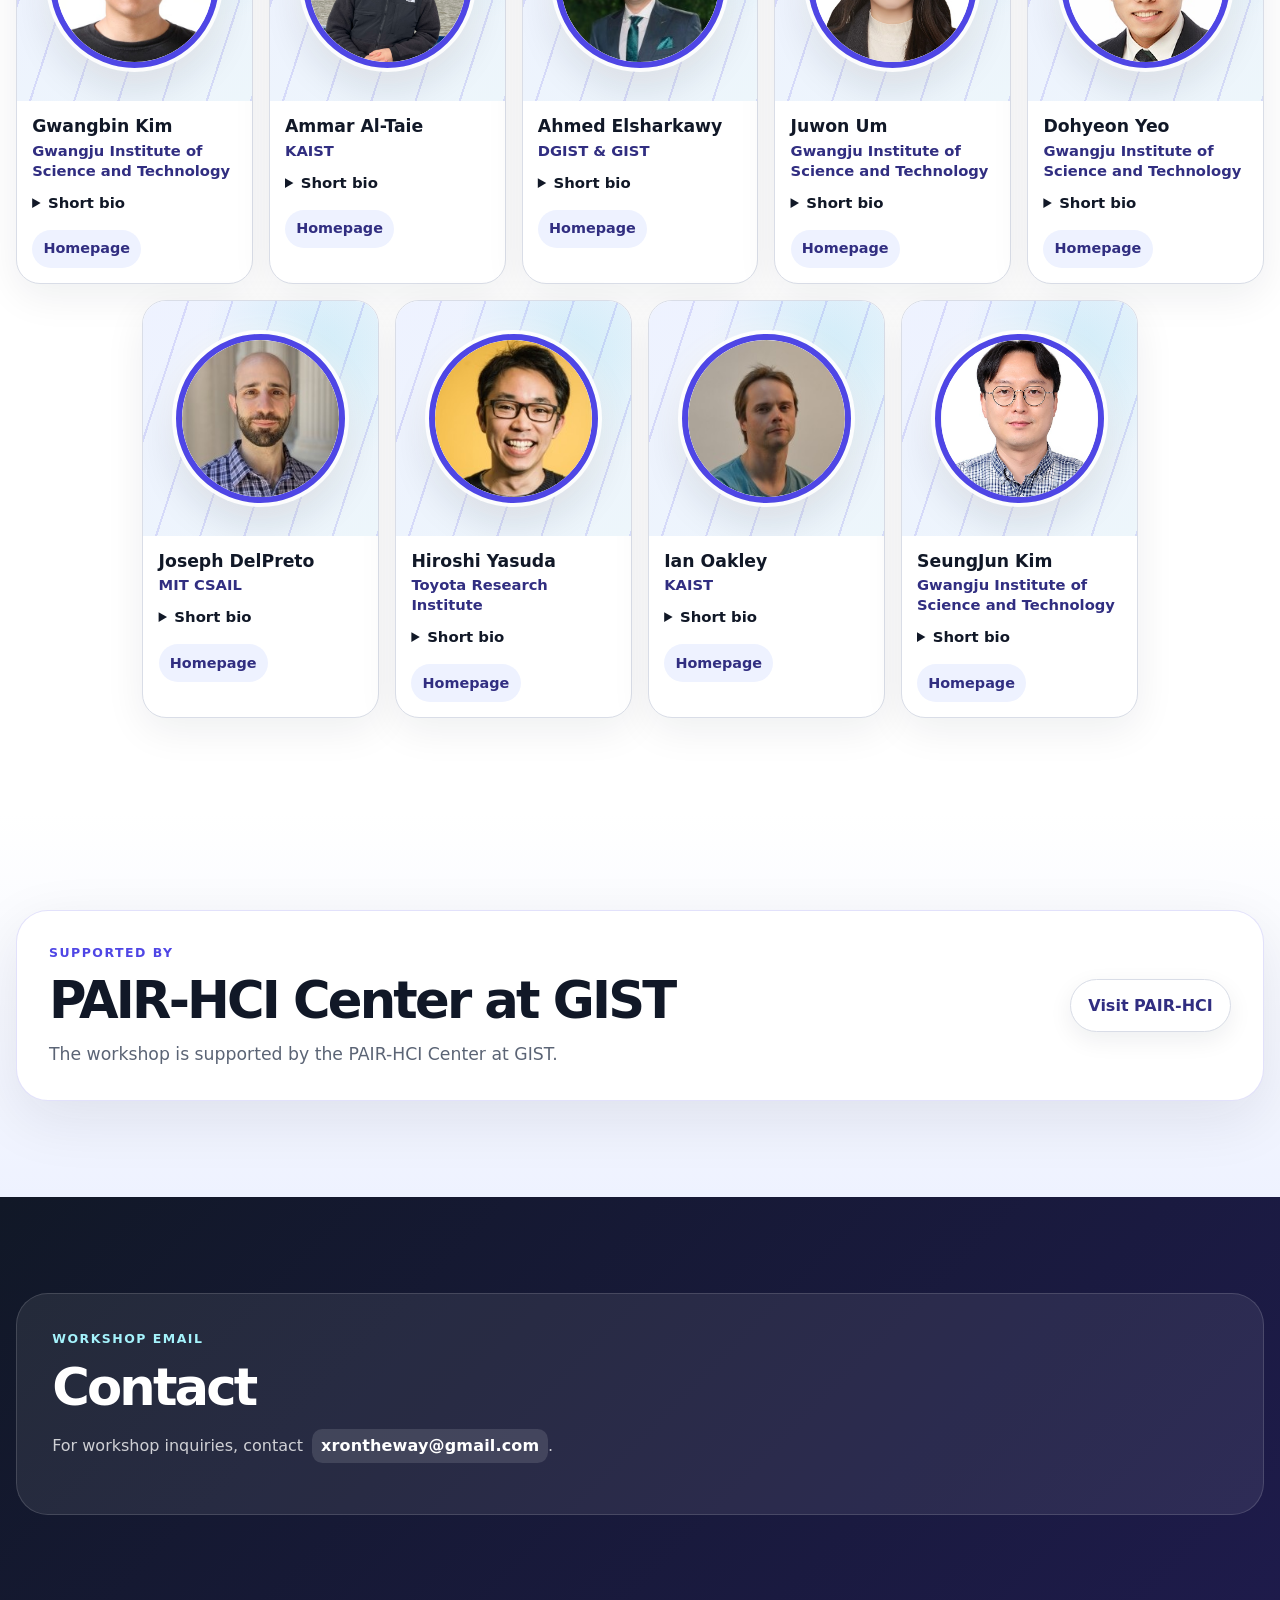
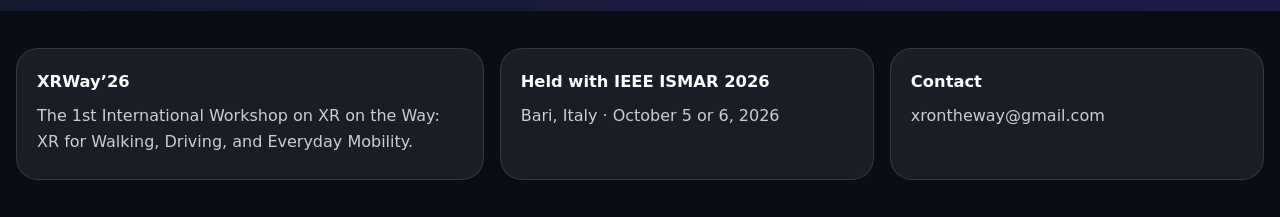
==== commit 0d8b2566: "Update index.html" ====
--- a/index.html
+++ b/index.html
@@ -198,7 +198,7 @@
 <p class="track-meta">Up to 4 pages, excluding references</p>
 <p>Reports on field deployments, design cases, prototypes, toolkits, or lightweight AR/MR demos suitable for the walk-and-talk session near the conference venue.</p>
 <ul>
-<li>Expected presentation: poster/demo plus short pitch</li>
+<li>Expected presentation: short oral talk and/or poster/demo plus short pitch</li>
 <li>Outdoor demos should be lightweight and safe</li>
 <li>Authors may indicate demo requirements at submission</li>
 </ul>
@@ -226,7 +226,7 @@
 </div>
 <div>
 <h3>Review and presentation</h3>
-<p>Tracks A–C will undergo single-blind peer review. ISMAR Redirect Track submissions will be assessed by a lightweight jury of organizers and/or senior PC members based on the submitted manuscript and the official reviews made available to authors. The attached review package is used only for workshop assessment and will not be published. At least one author of each accepted paper must register and present on-site at ISMAR 2026 in Bari, Italy.</p>
+<p>Tracks A–C will undergo single-blind peer review. ISMAR Redirect Track submissions will be assessed by a lightweight jury of organizers and/or senior PC members based on the submitted manuscript and the official reviews made available to authors. The attached review package is used only for workshop assessment and will not be published. At least one author of each accepted paper must complete full conference registration for ISMAR 2026.</p>
 </div>
 <div>
 <h3>Submission site</h3>
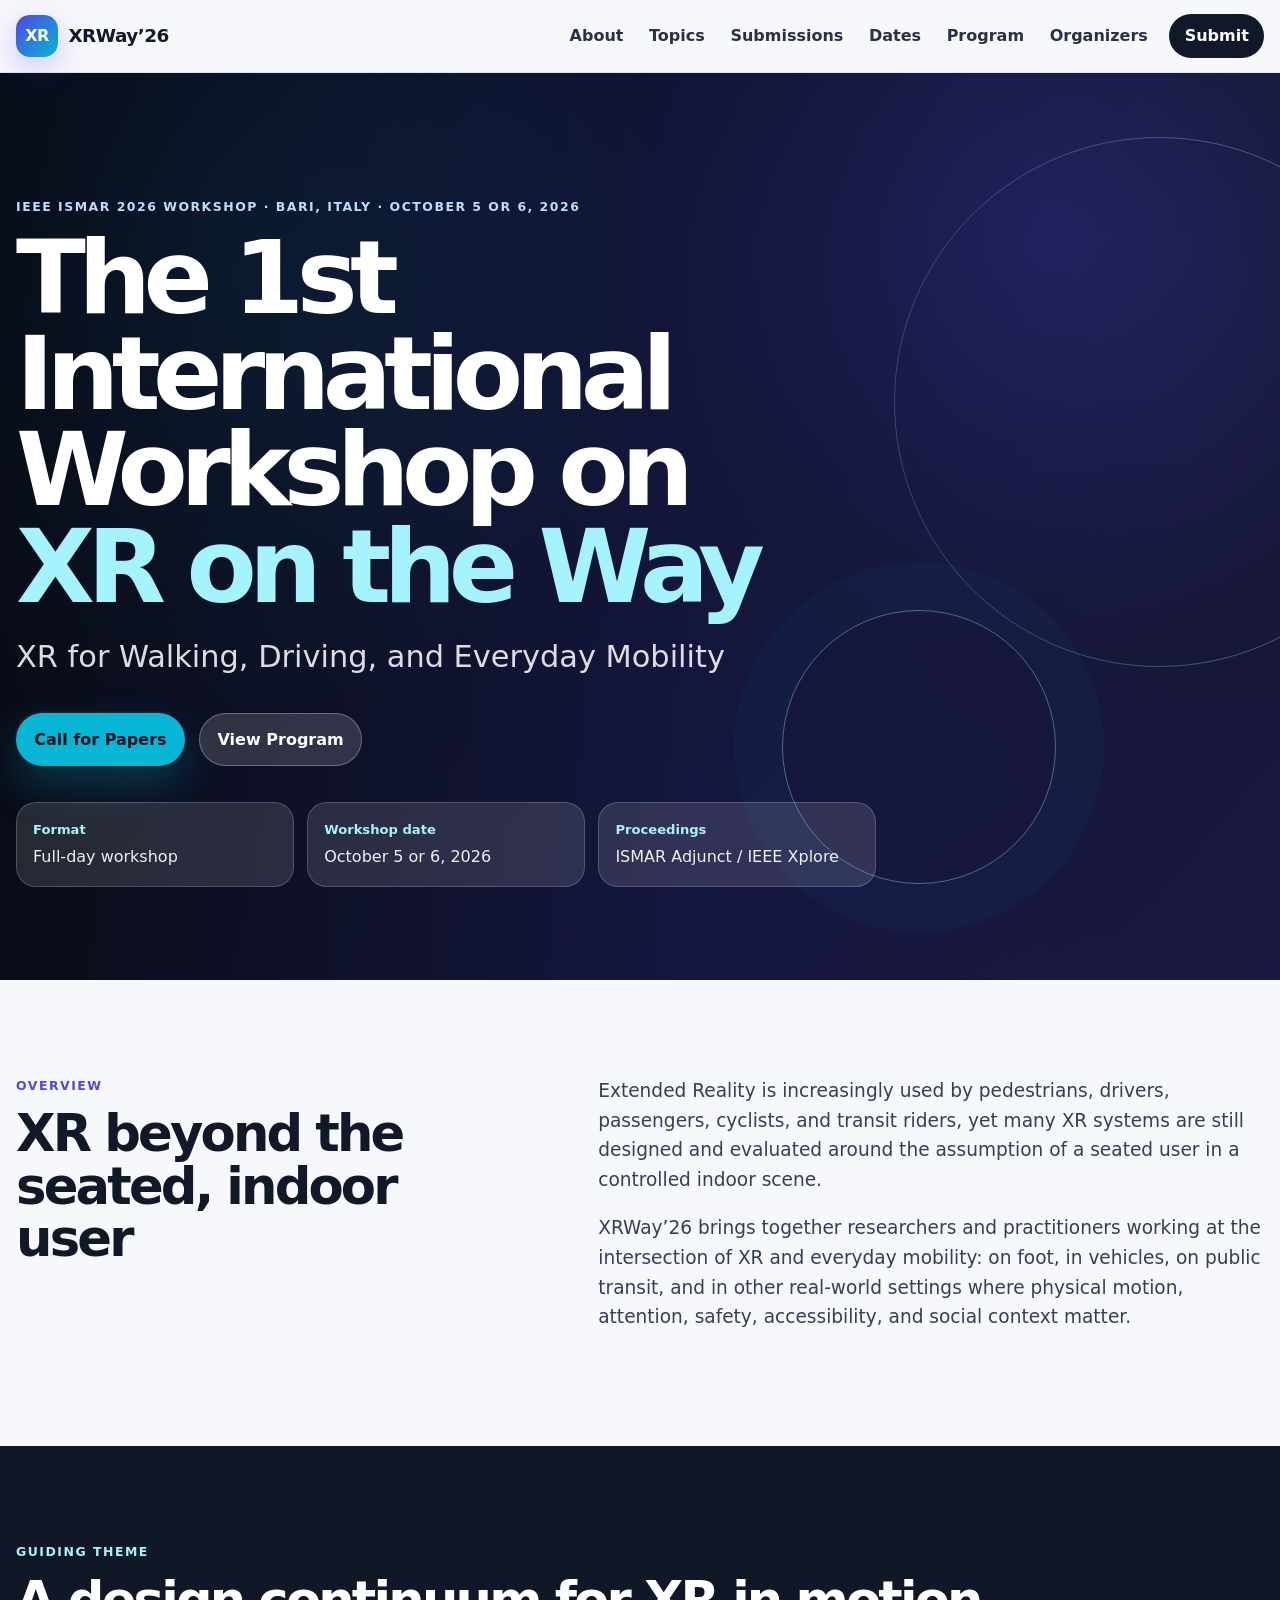
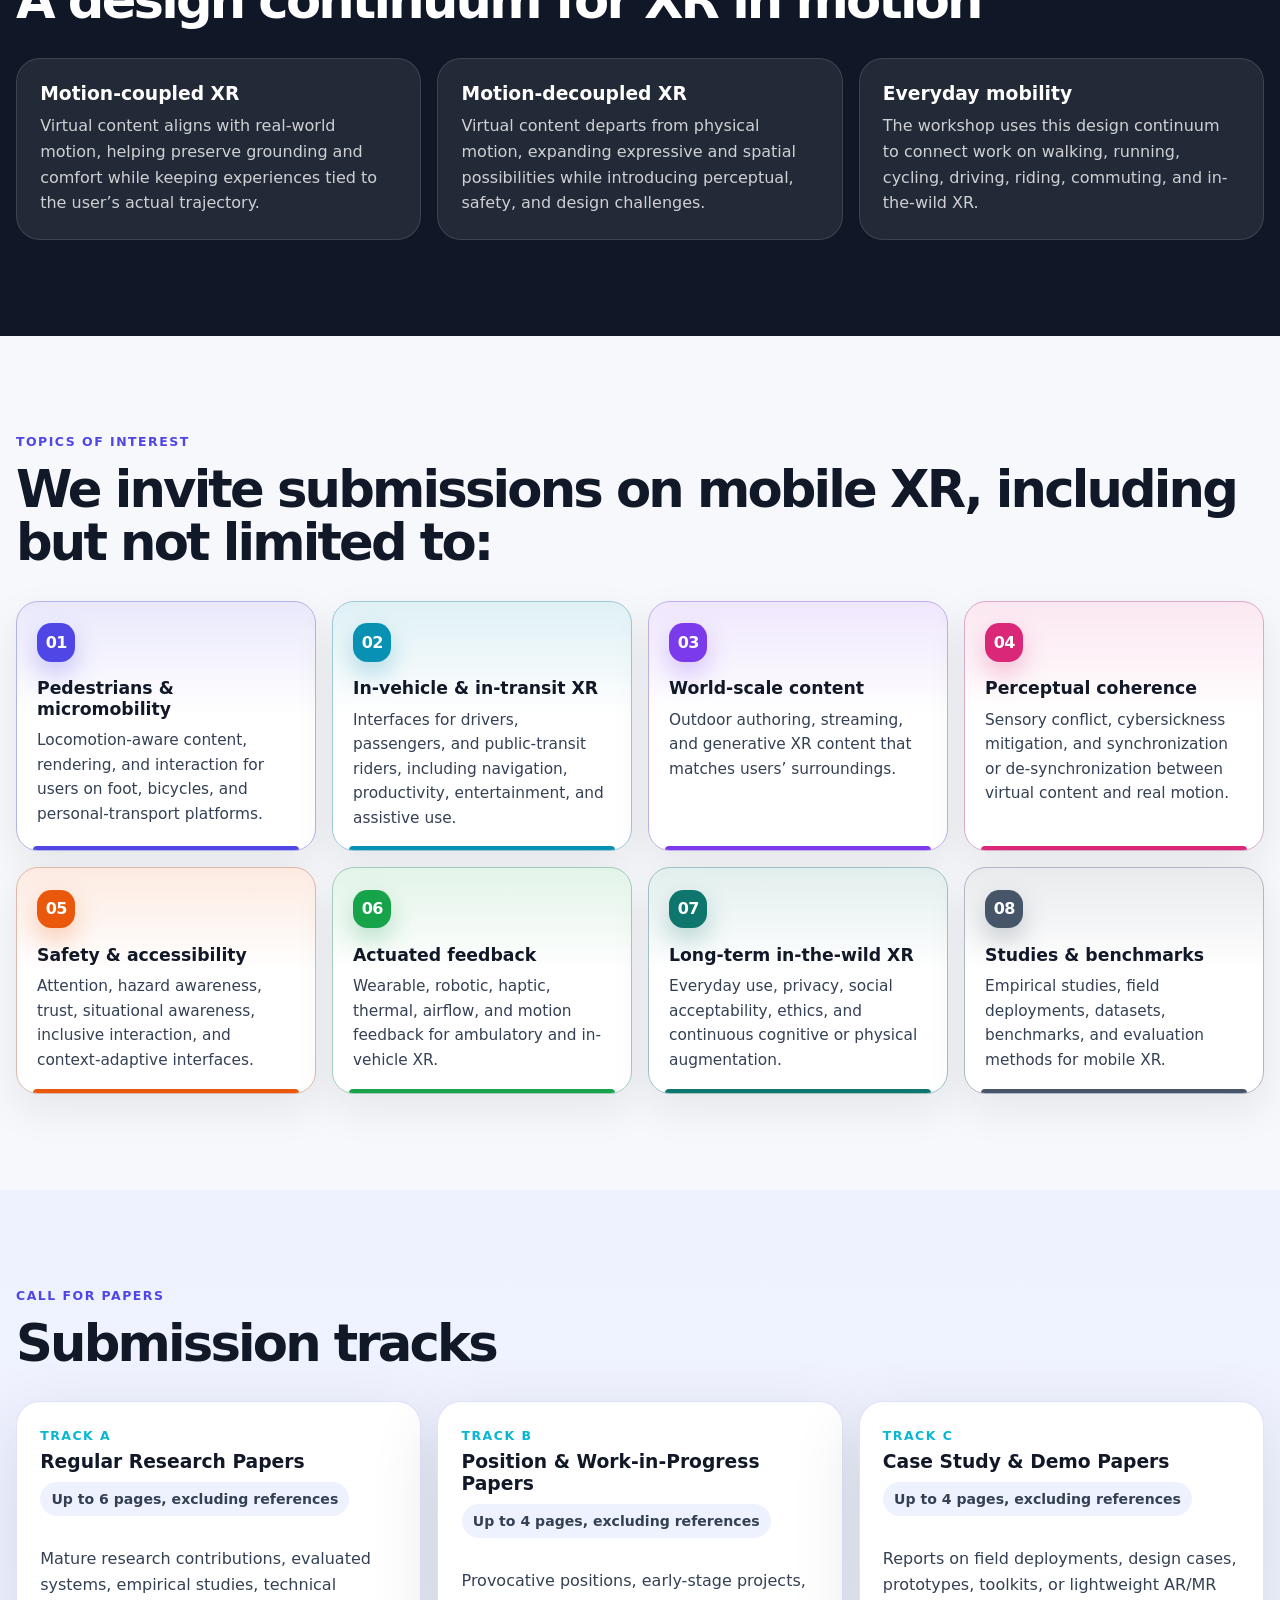
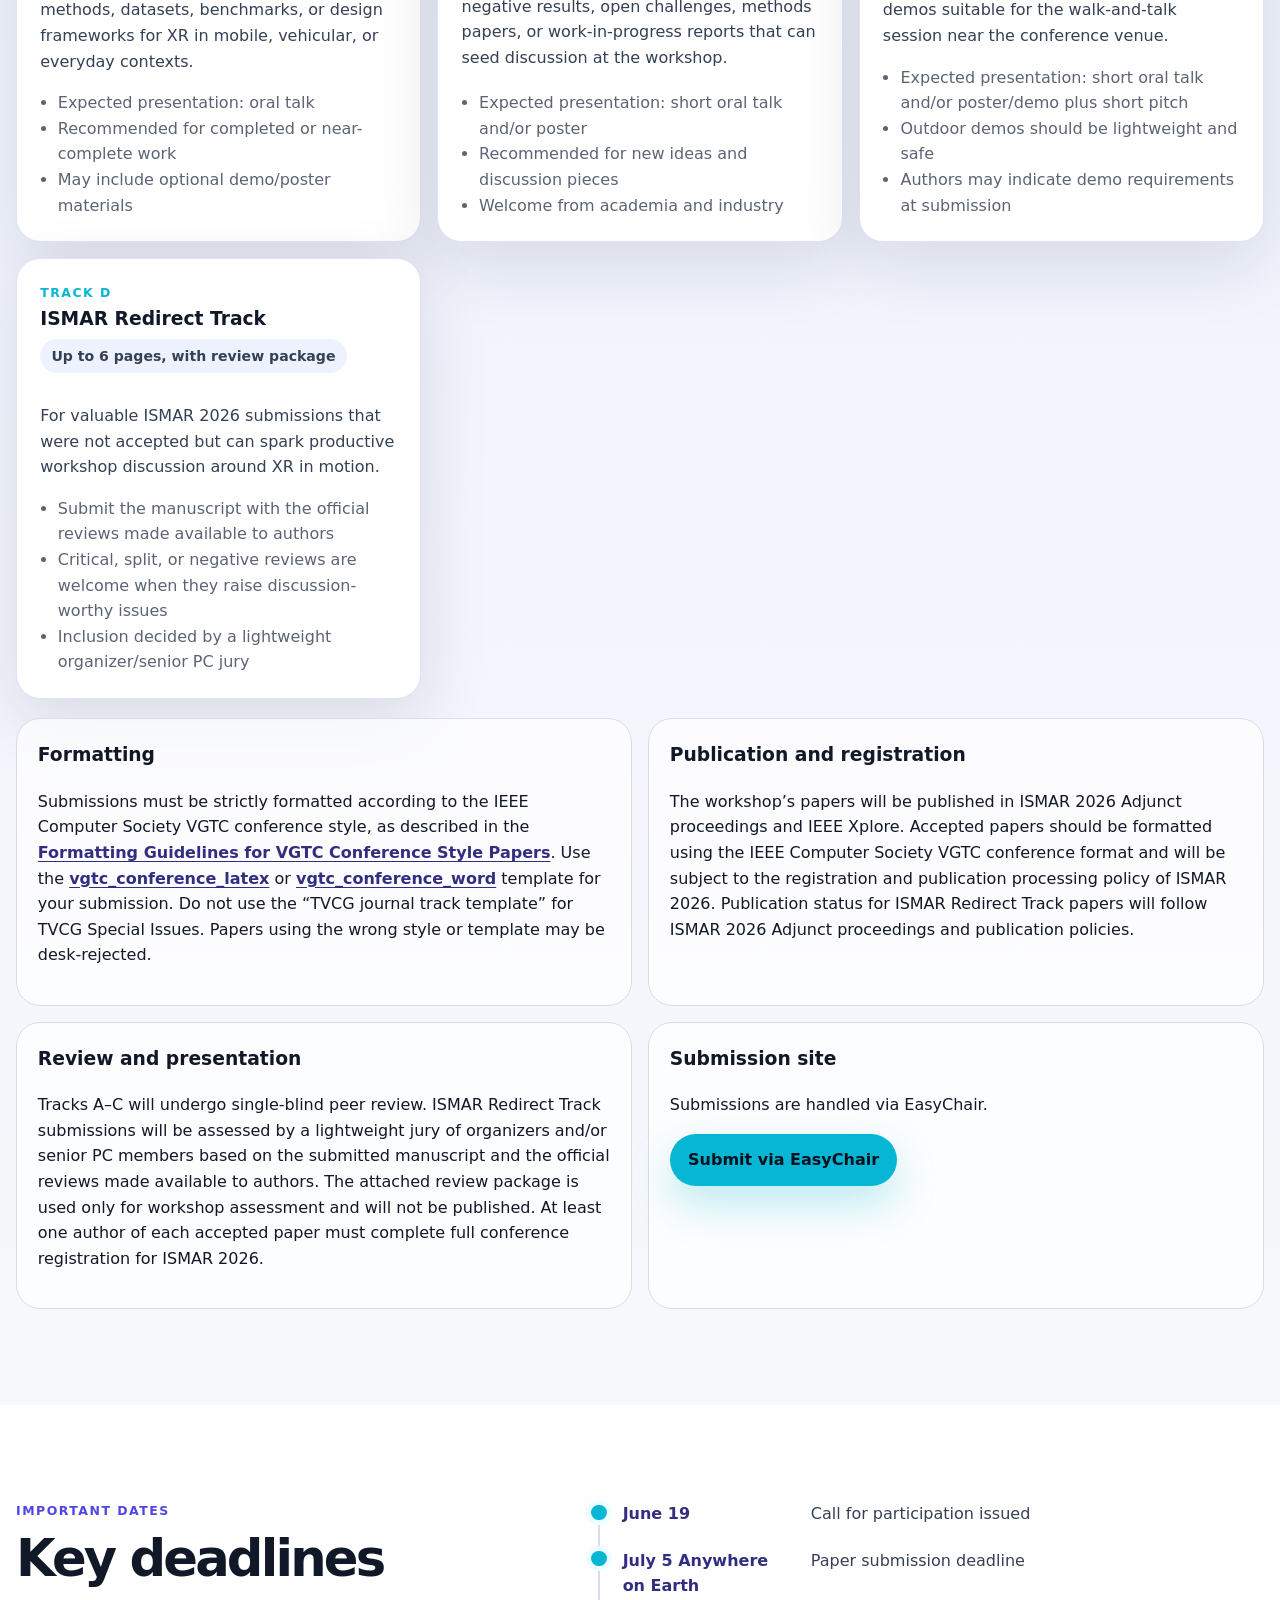
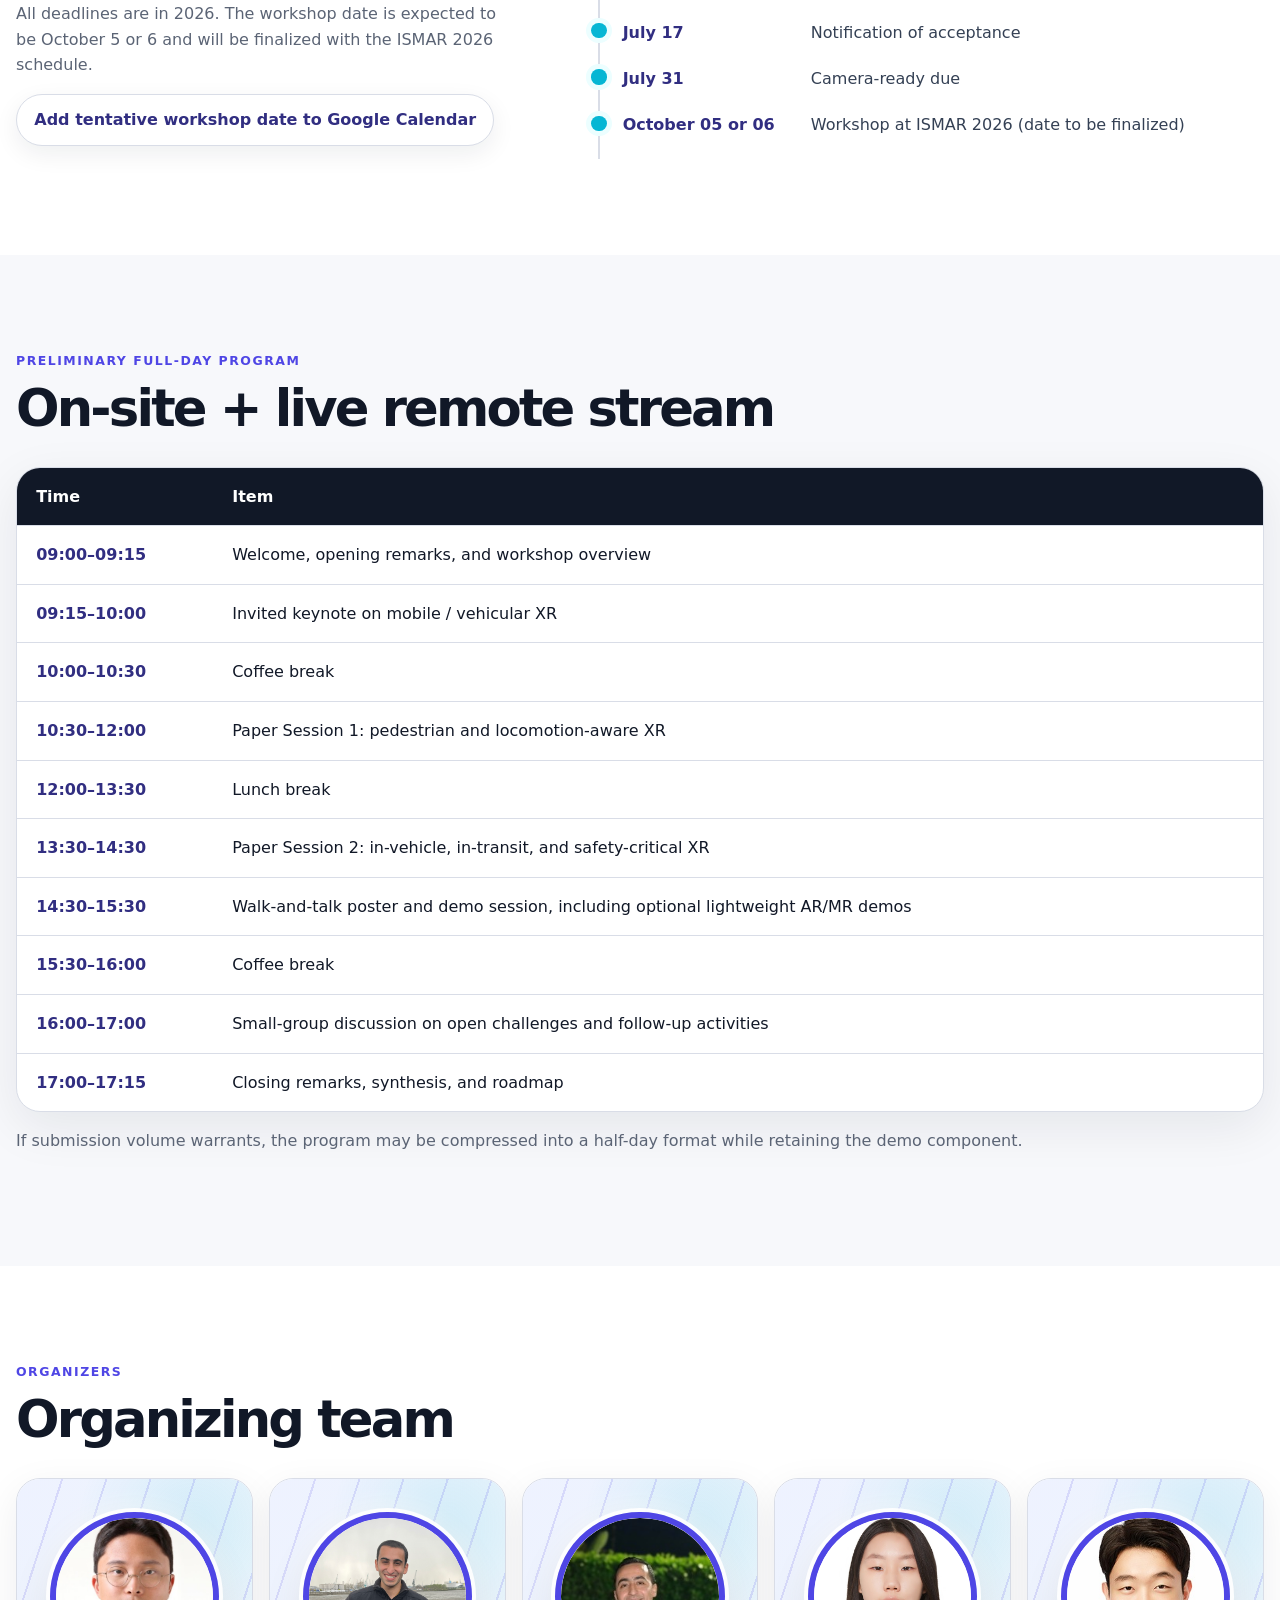
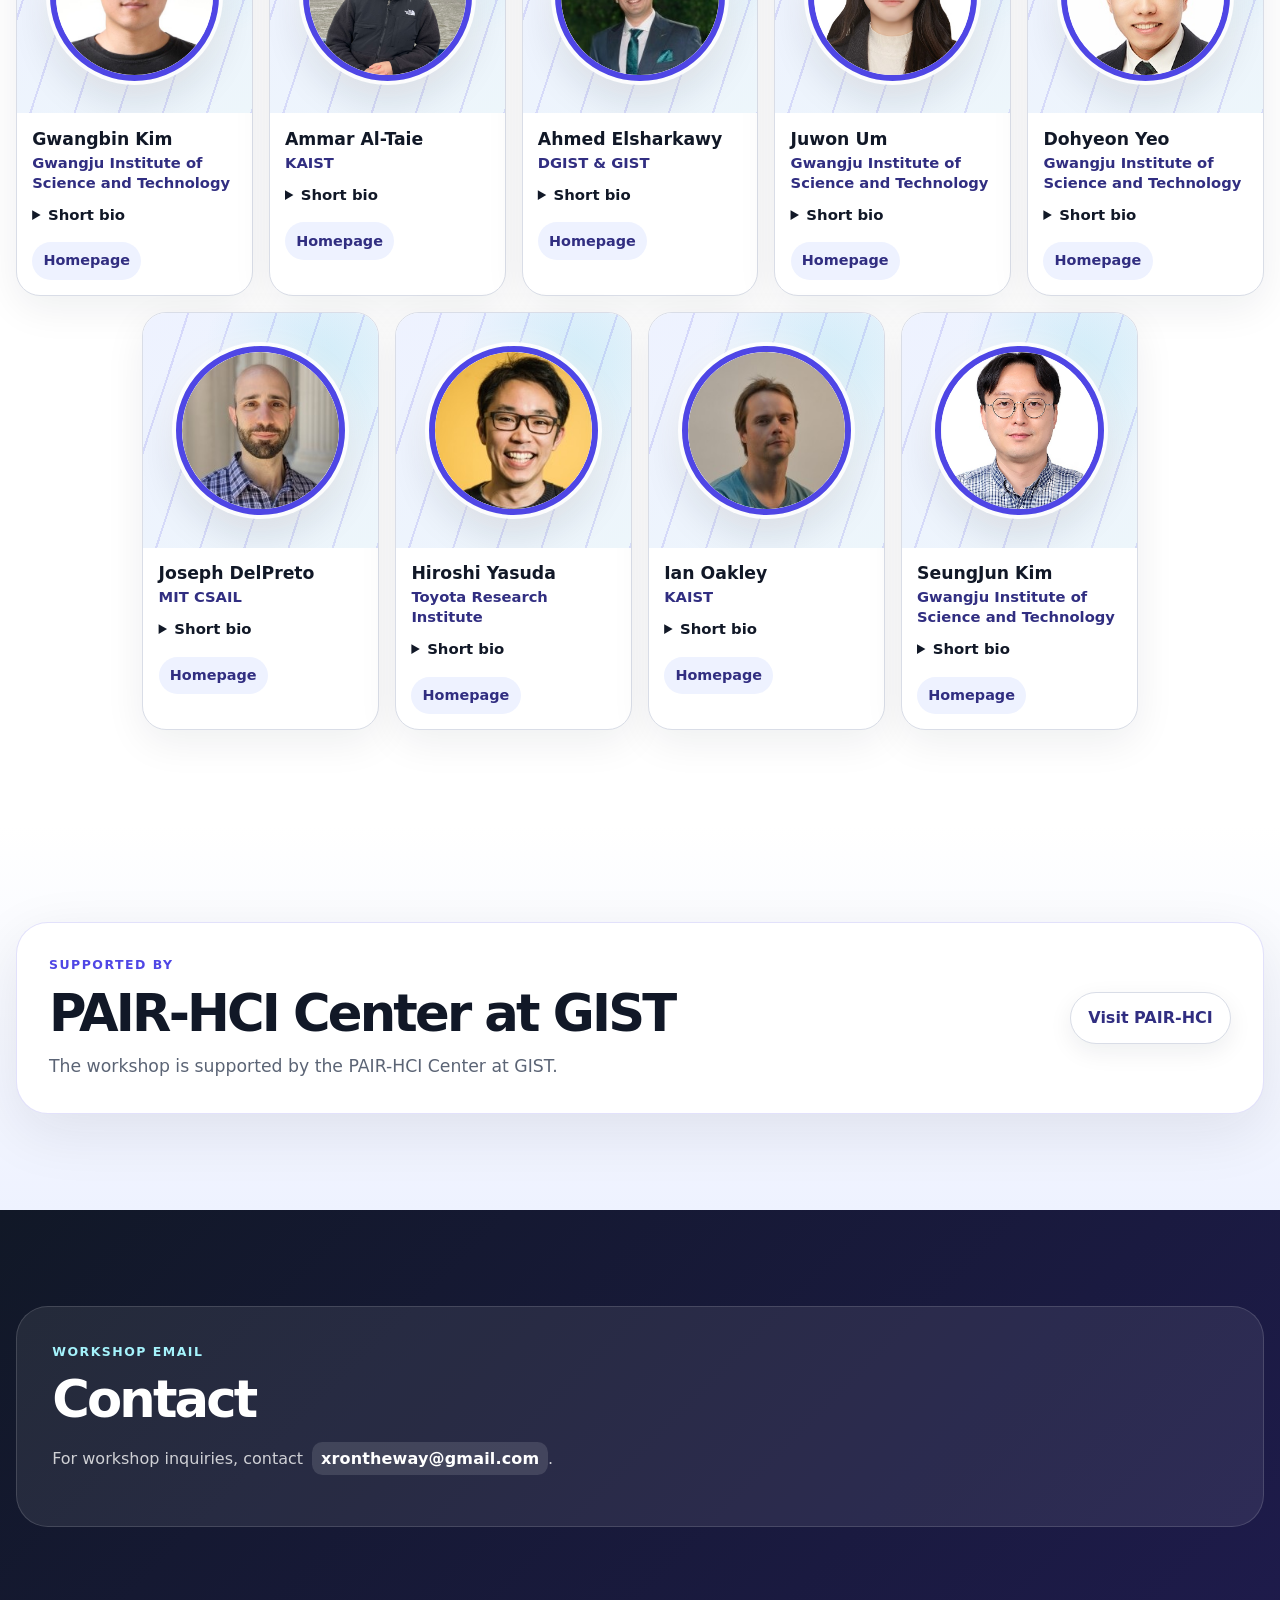
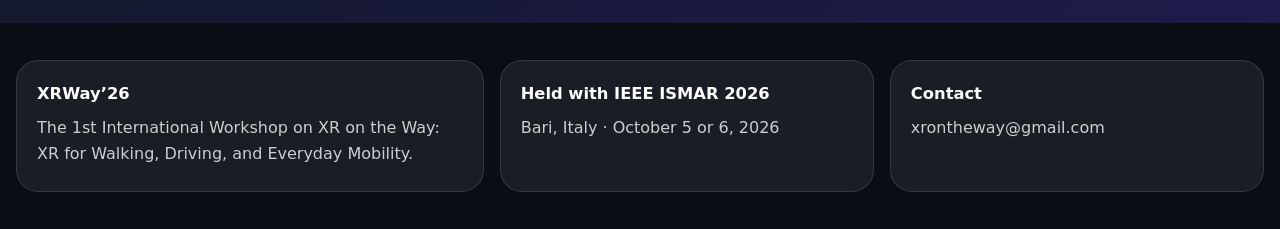
==== commit b7176e9b: "Update index.html" ====
--- a/index.html
+++ b/index.html
@@ -246,7 +246,7 @@
 </div>
 <ol class="timeline">
 <li><time datetime="2026-06-19">June 19</time><span>Call for participation issued</span></li>
-<li><time datetime="2026-07-05">July 5</time><span>Paper submission deadline</span></li>
+<li><time datetime="2026-07-05">July 5 Anywhere on Earth</time><span>Paper submission deadline</span></li>
 <li><time datetime="2026-07-17">July 17</time><span>Notification of acceptance</span></li>
 <li><time datetime="2026-07-31">July 31</time><span>Camera-ready due</span></li>
 <li><time datetime="2026-10-05/2026-10-06">October 05 or 06</time><span>Workshop at ISMAR 2026 (date to be finalized)</span></li>
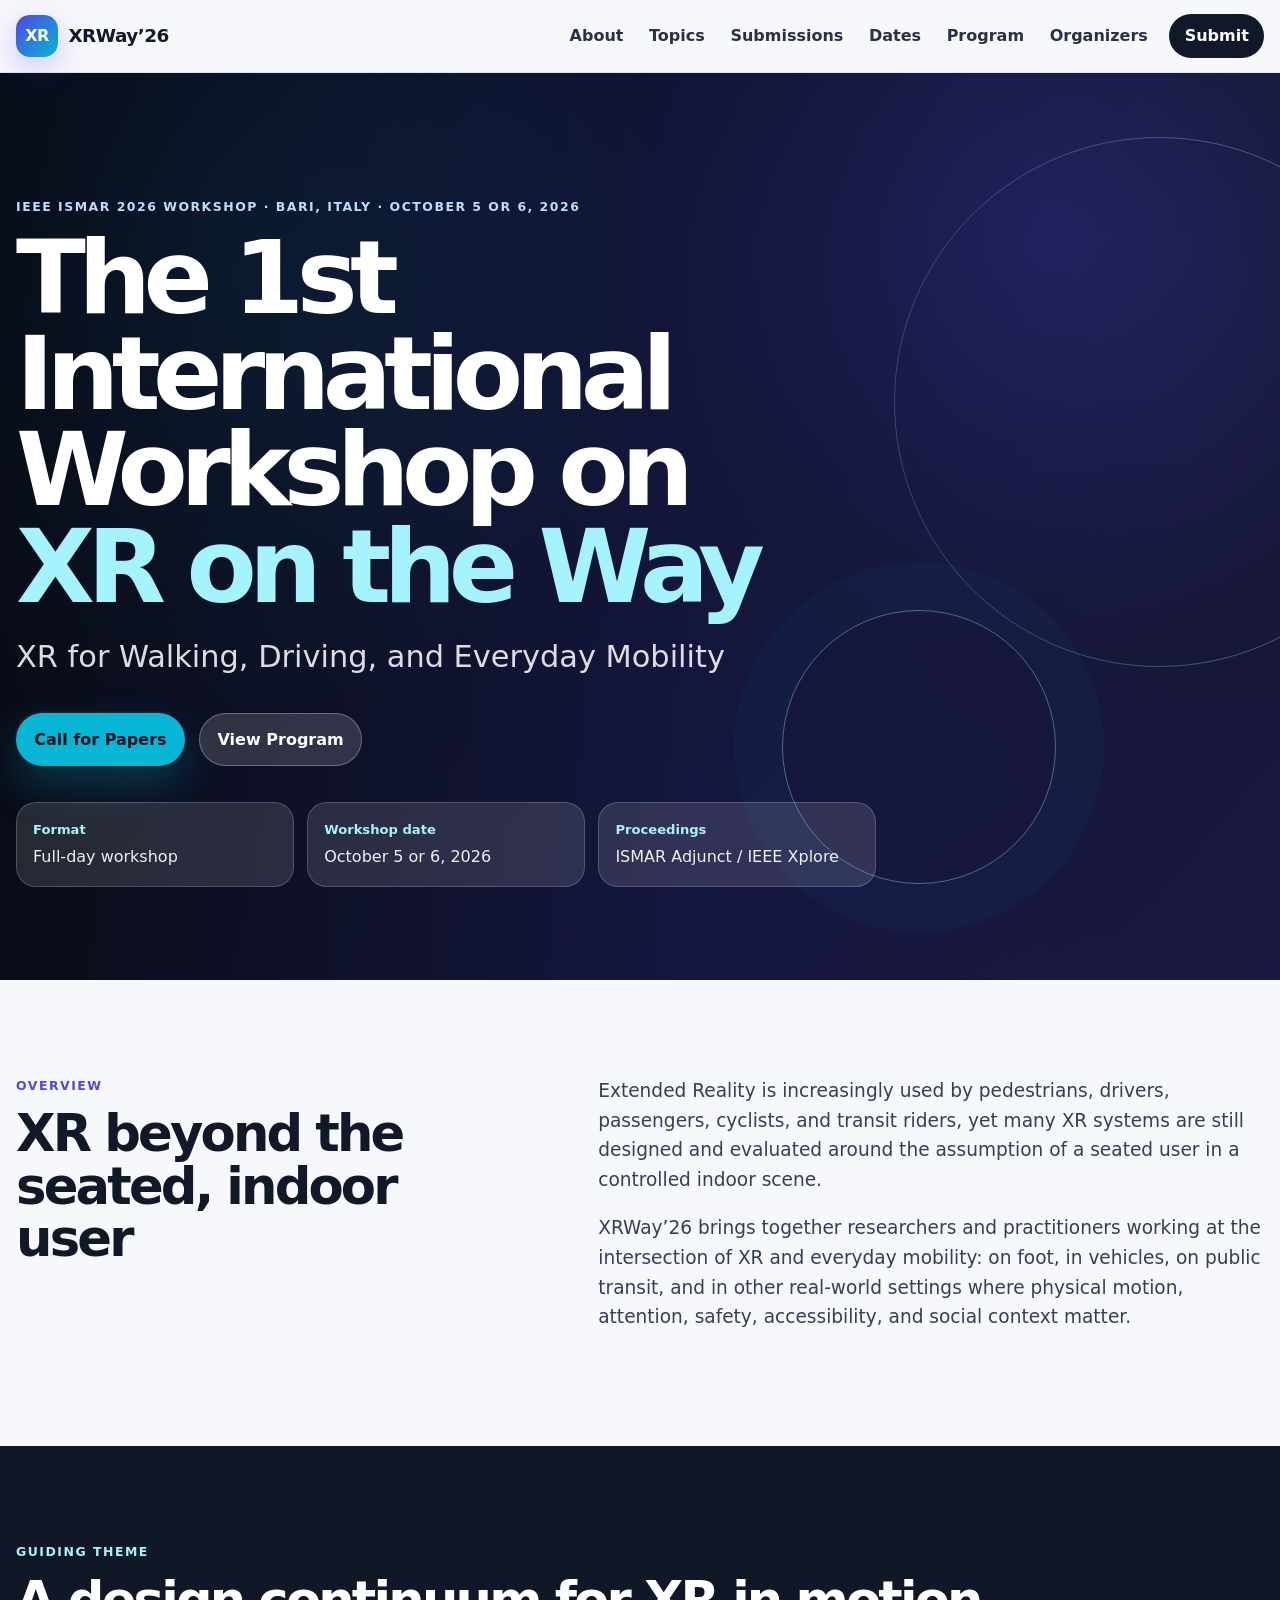
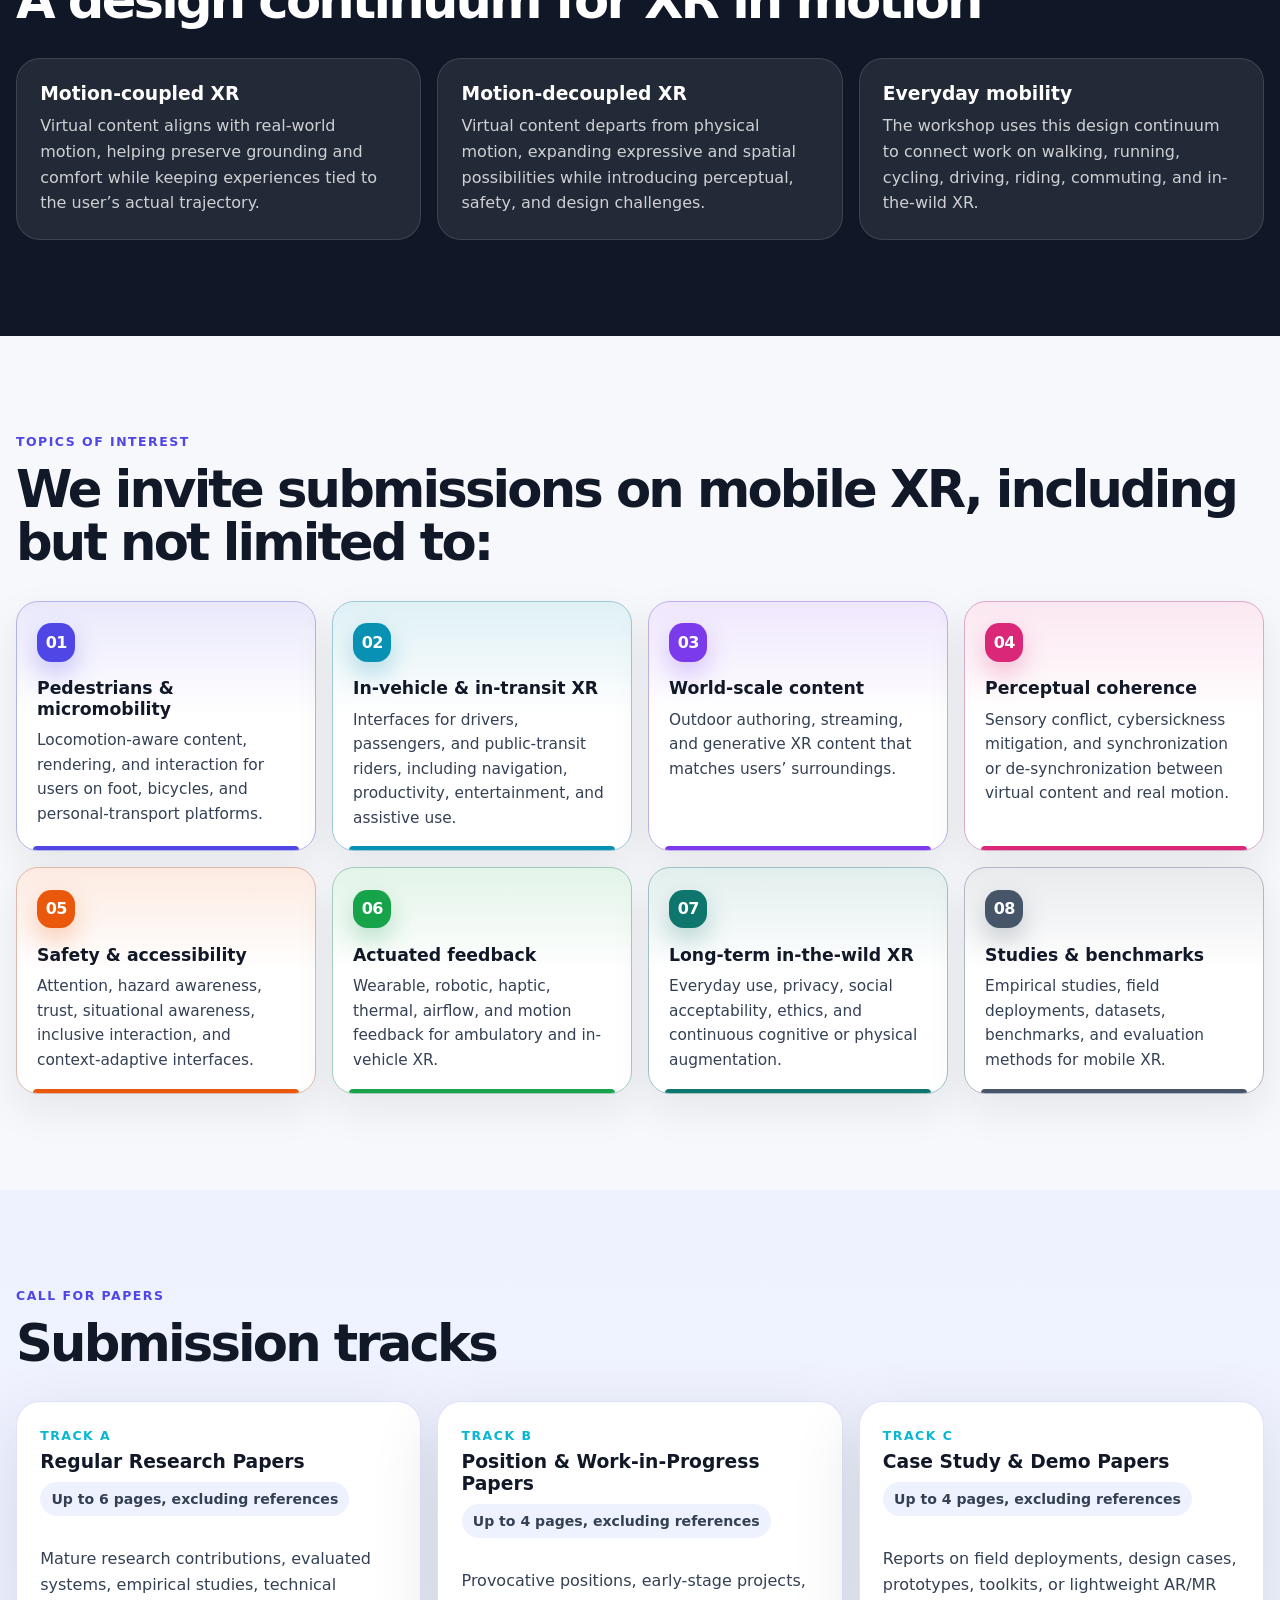
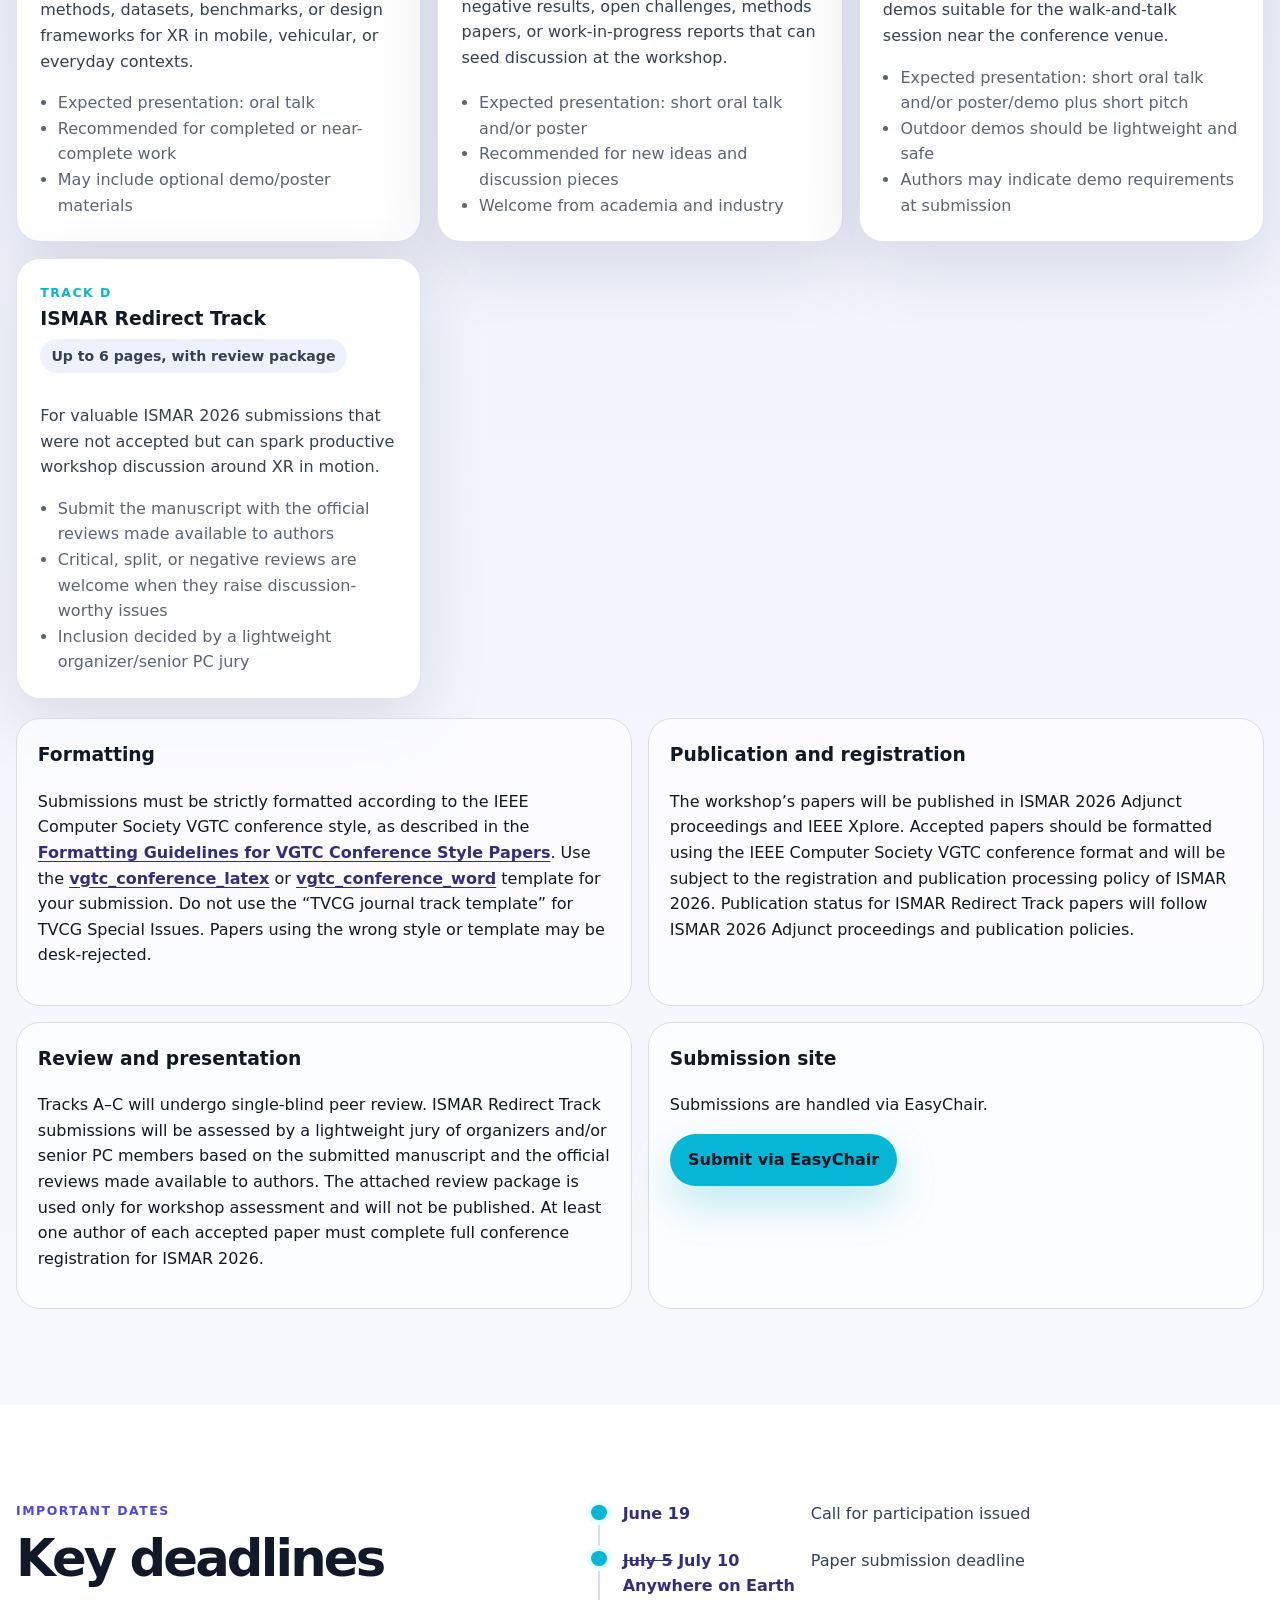
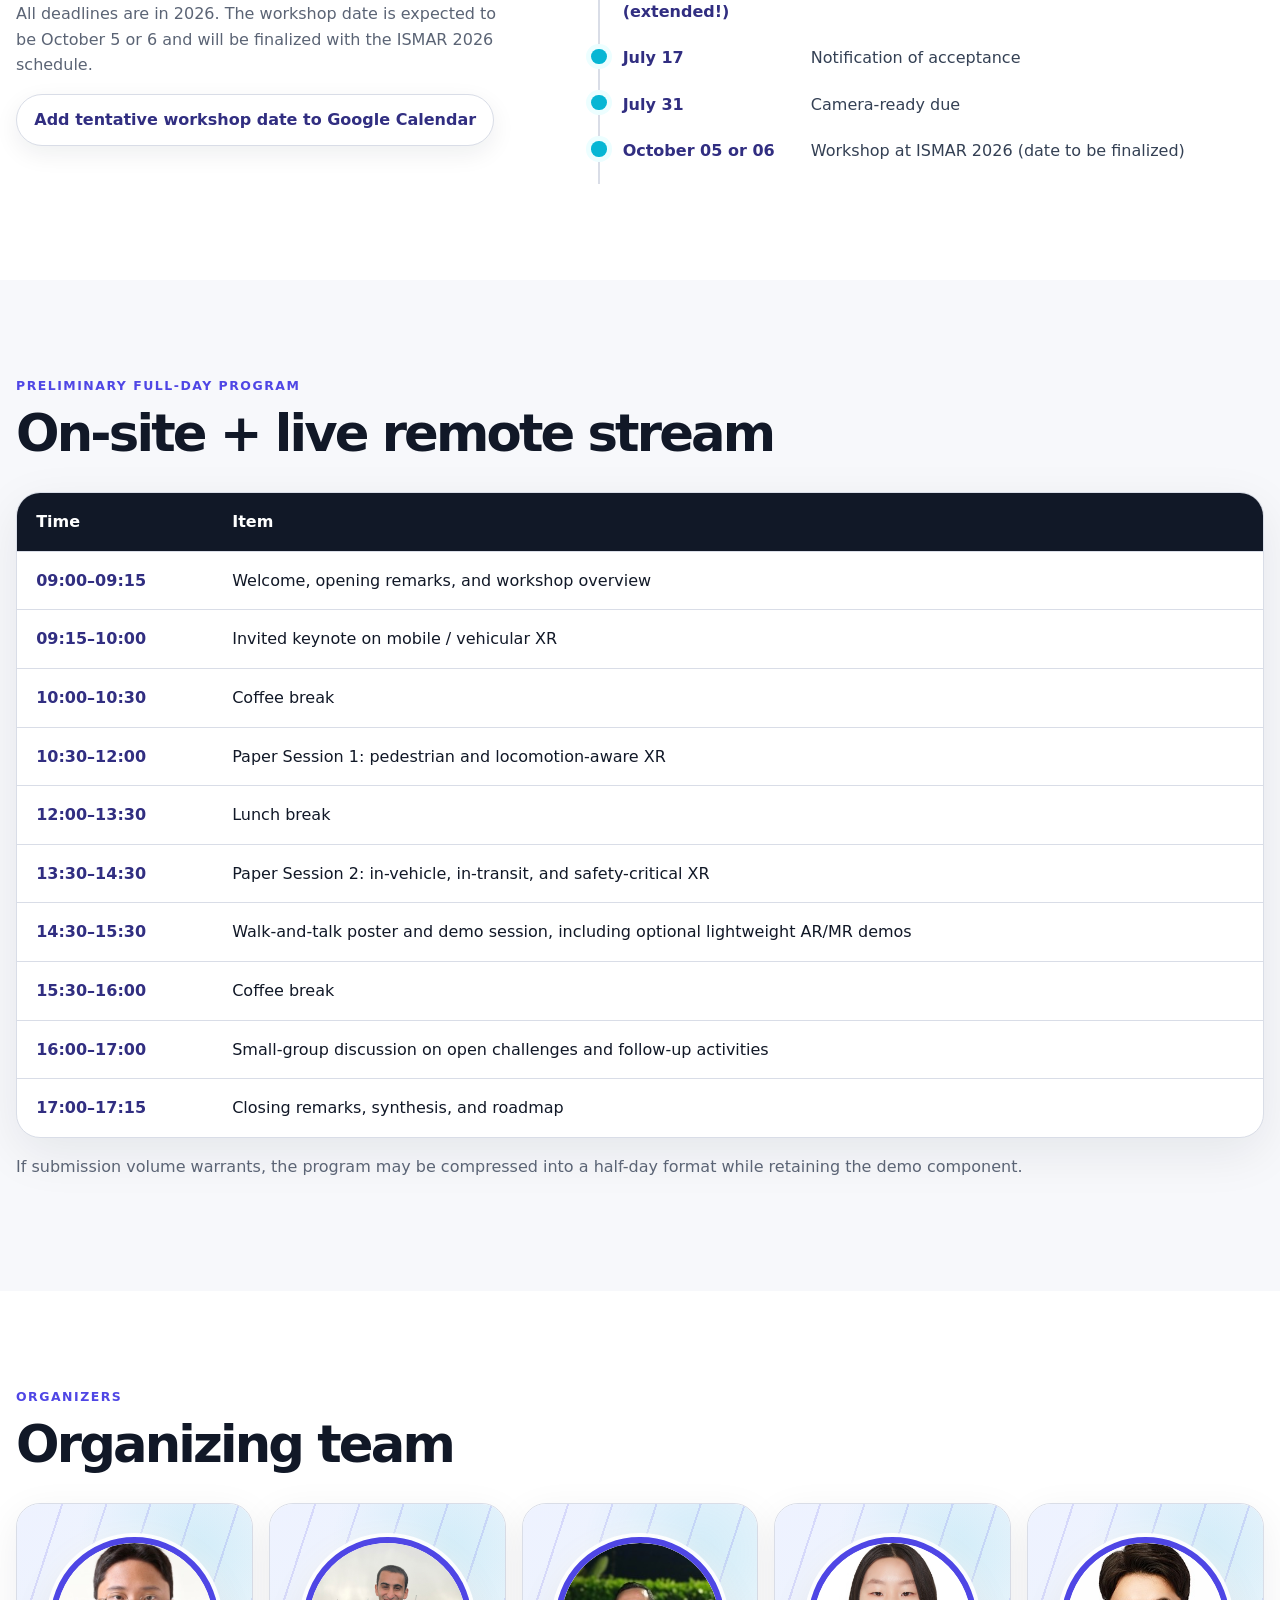
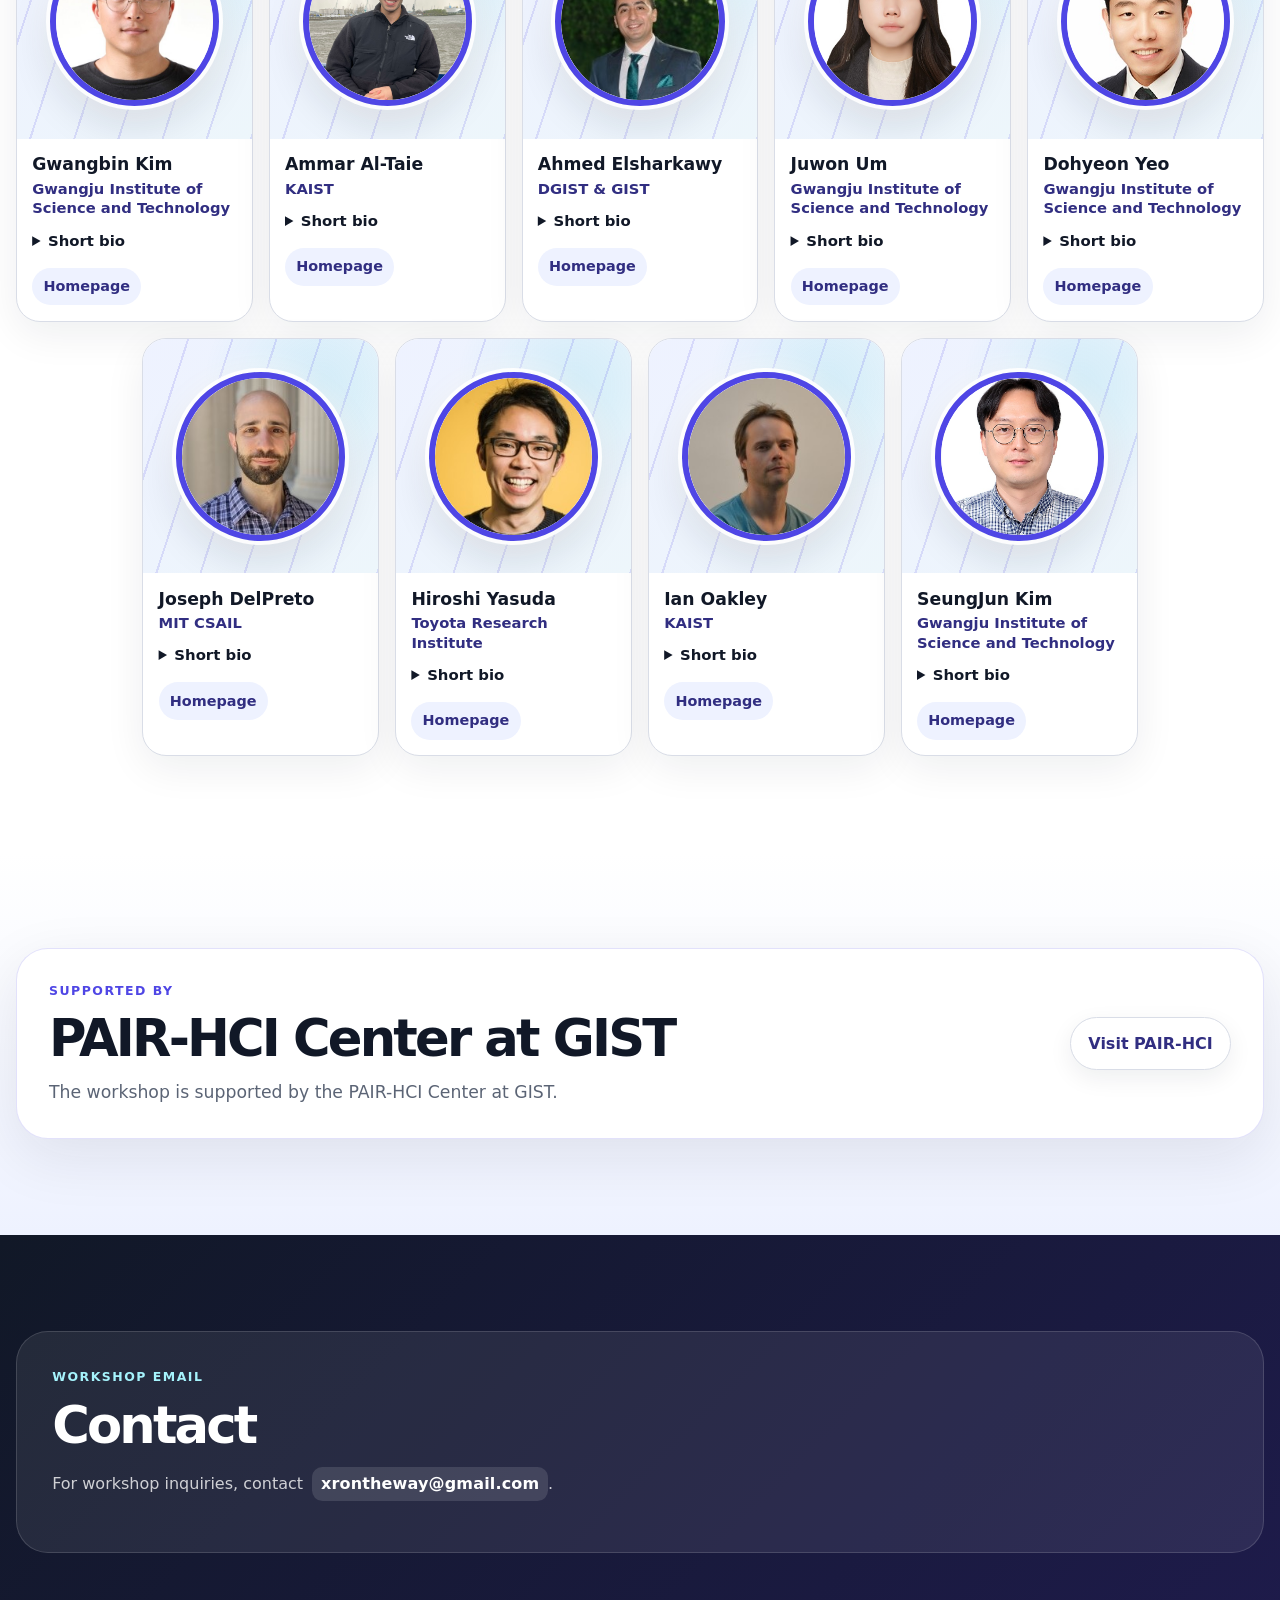
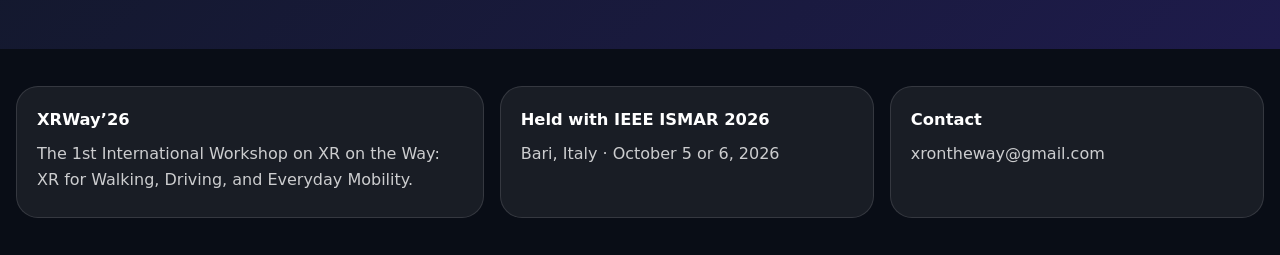
==== commit 06b98921: "Update index.html" ====
--- a/index.html
+++ b/index.html
@@ -246,7 +246,7 @@
 </div>
 <ol class="timeline">
 <li><time datetime="2026-06-19">June 19</time><span>Call for participation issued</span></li>
-<li><time datetime="2026-07-05">July 5 Anywhere on Earth</time><span>Paper submission deadline</span></li>
+<li><time datetime="2026-07-10"><del datetime="2026-07-05">July 5</del> July 10 Anywhere on Earth <strong>(extended!)</strong></time><span>Paper submission deadline</span></li>
 <li><time datetime="2026-07-17">July 17</time><span>Notification of acceptance</span></li>
 <li><time datetime="2026-07-31">July 31</time><span>Camera-ready due</span></li>
 <li><time datetime="2026-10-05/2026-10-06">October 05 or 06</time><span>Workshop at ISMAR 2026 (date to be finalized)</span></li>
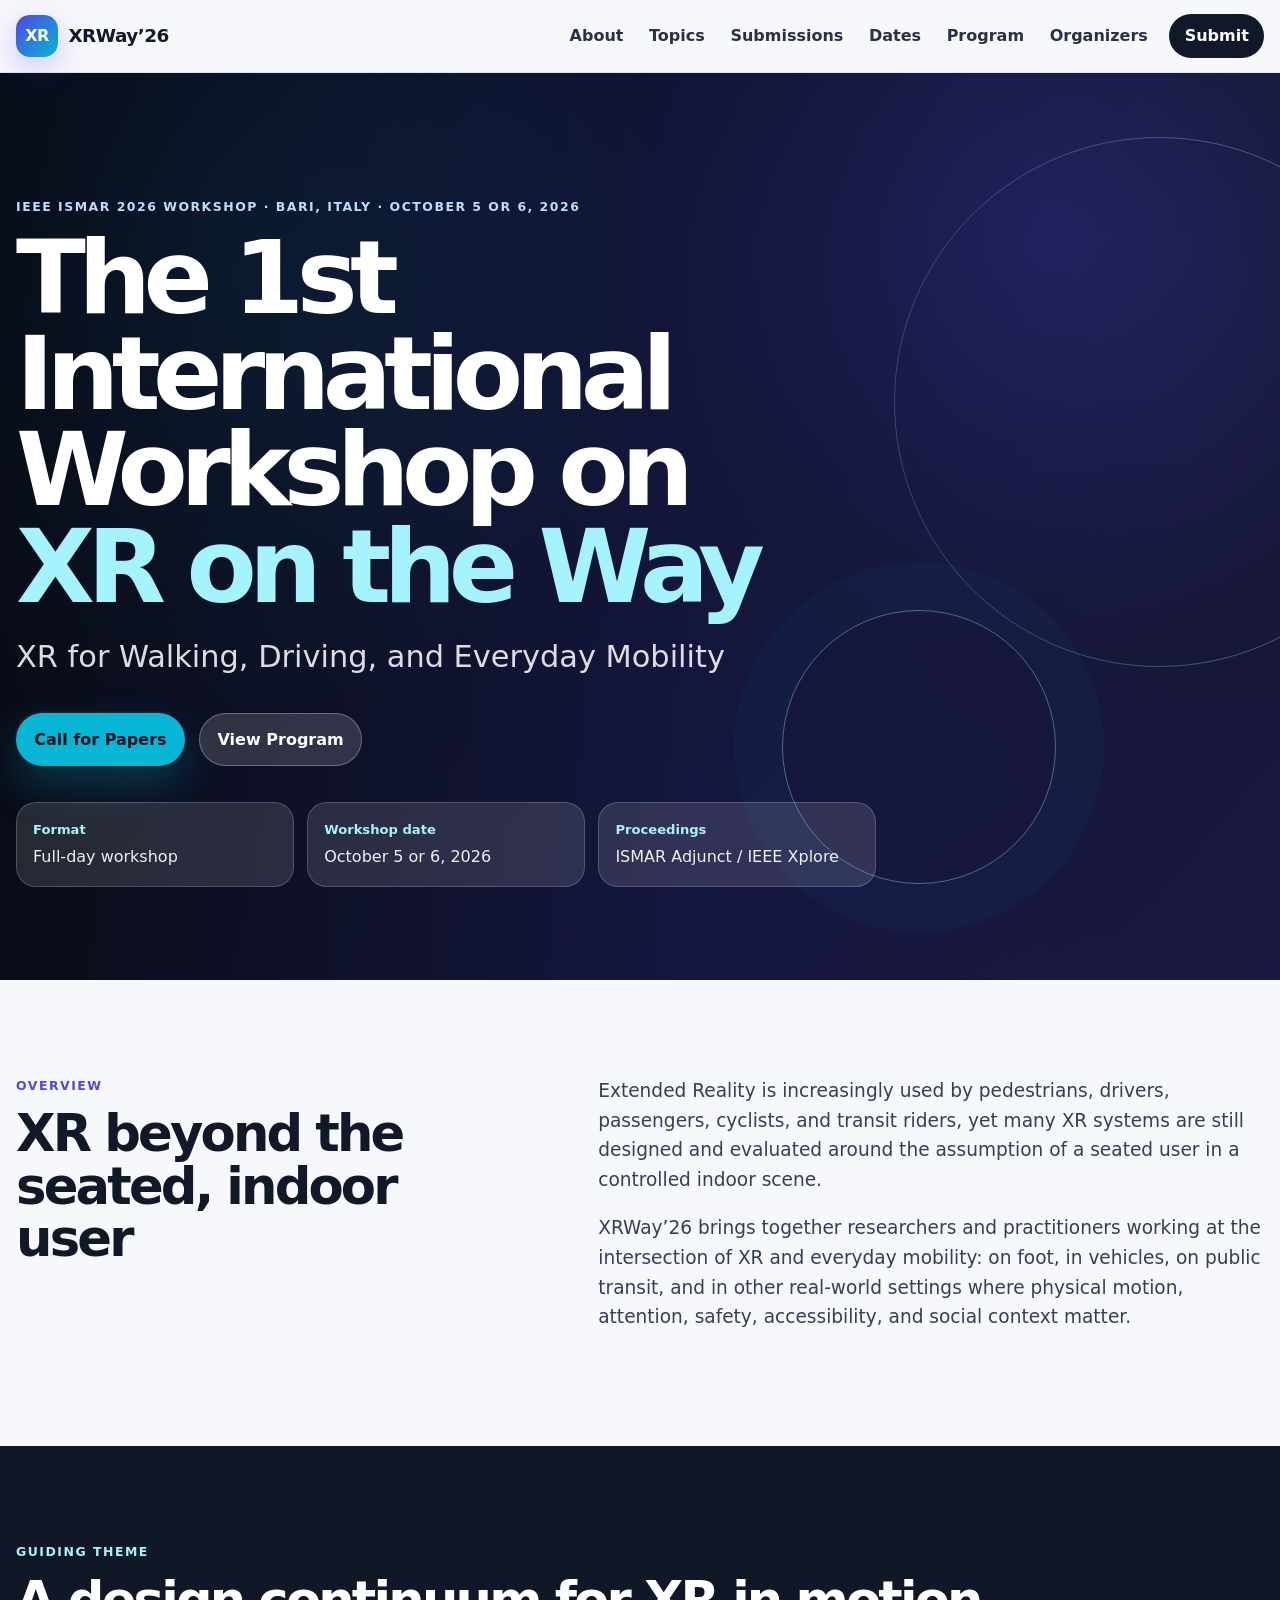
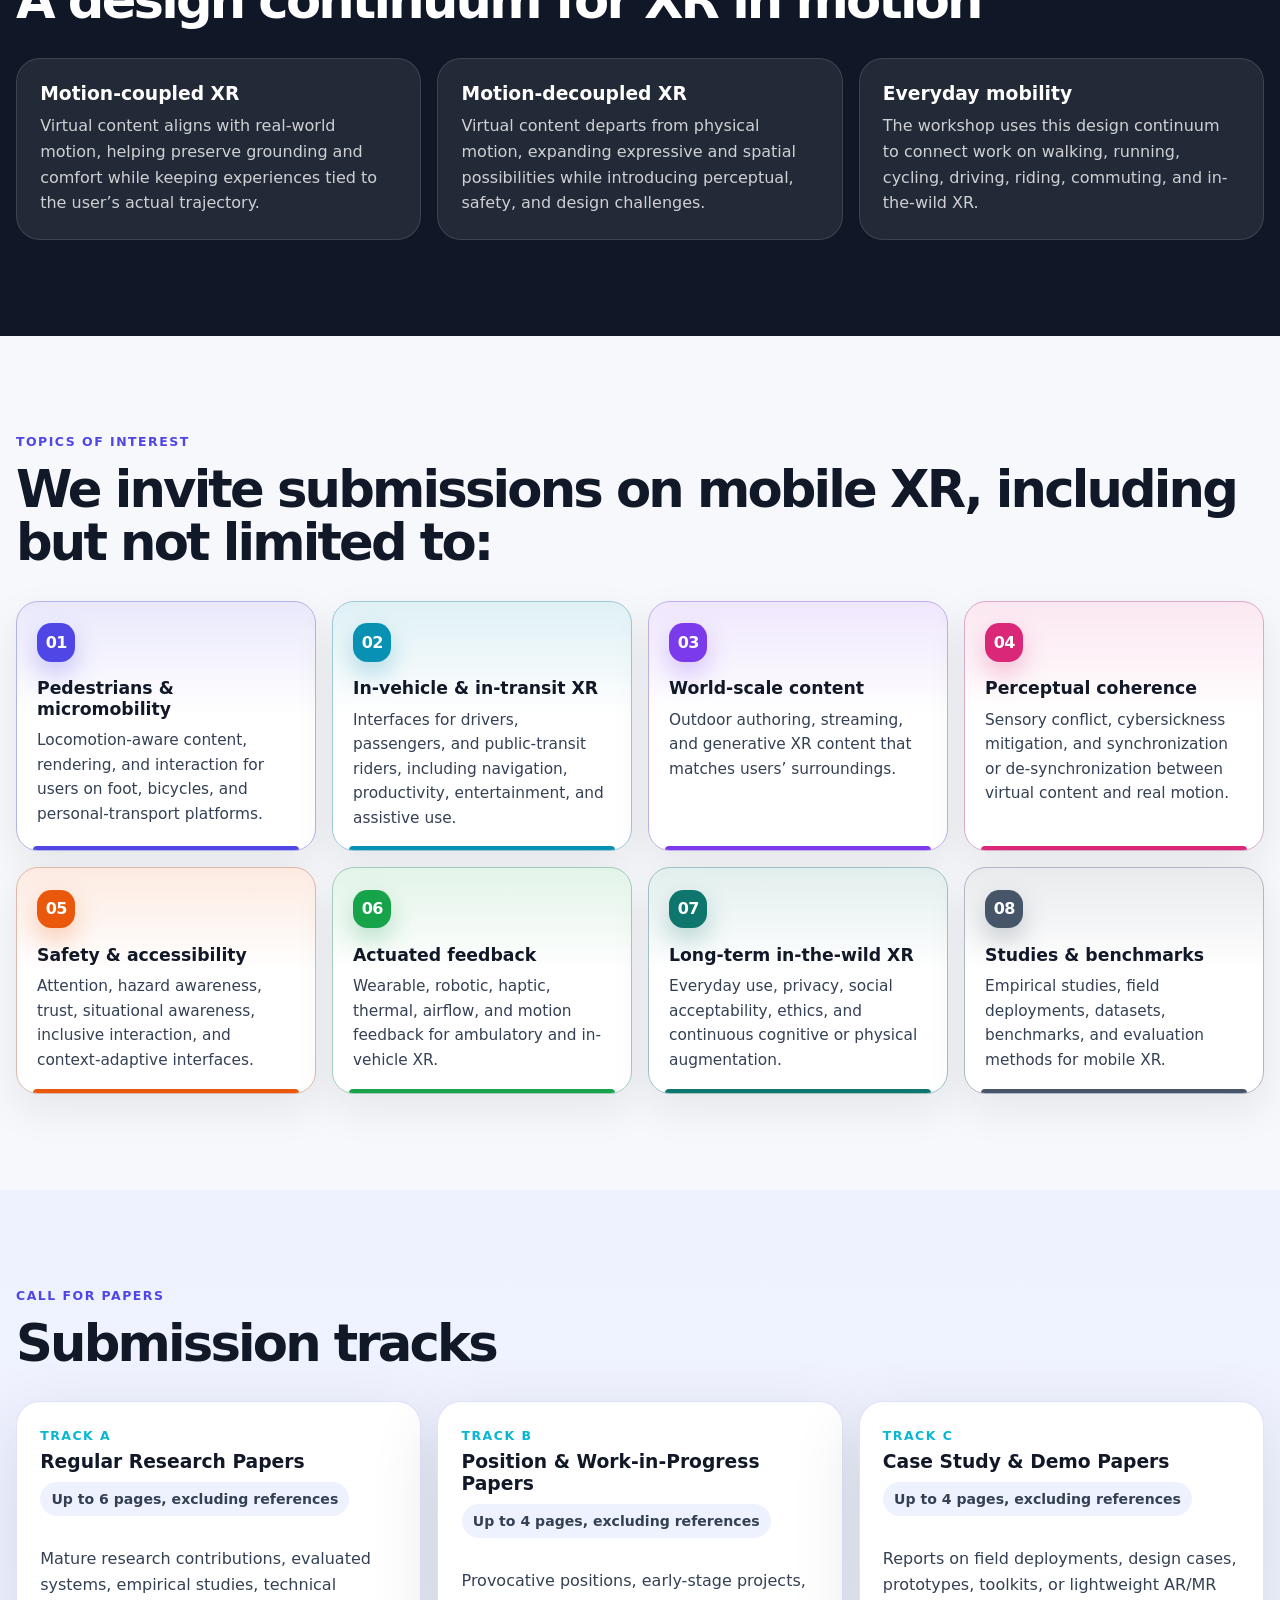
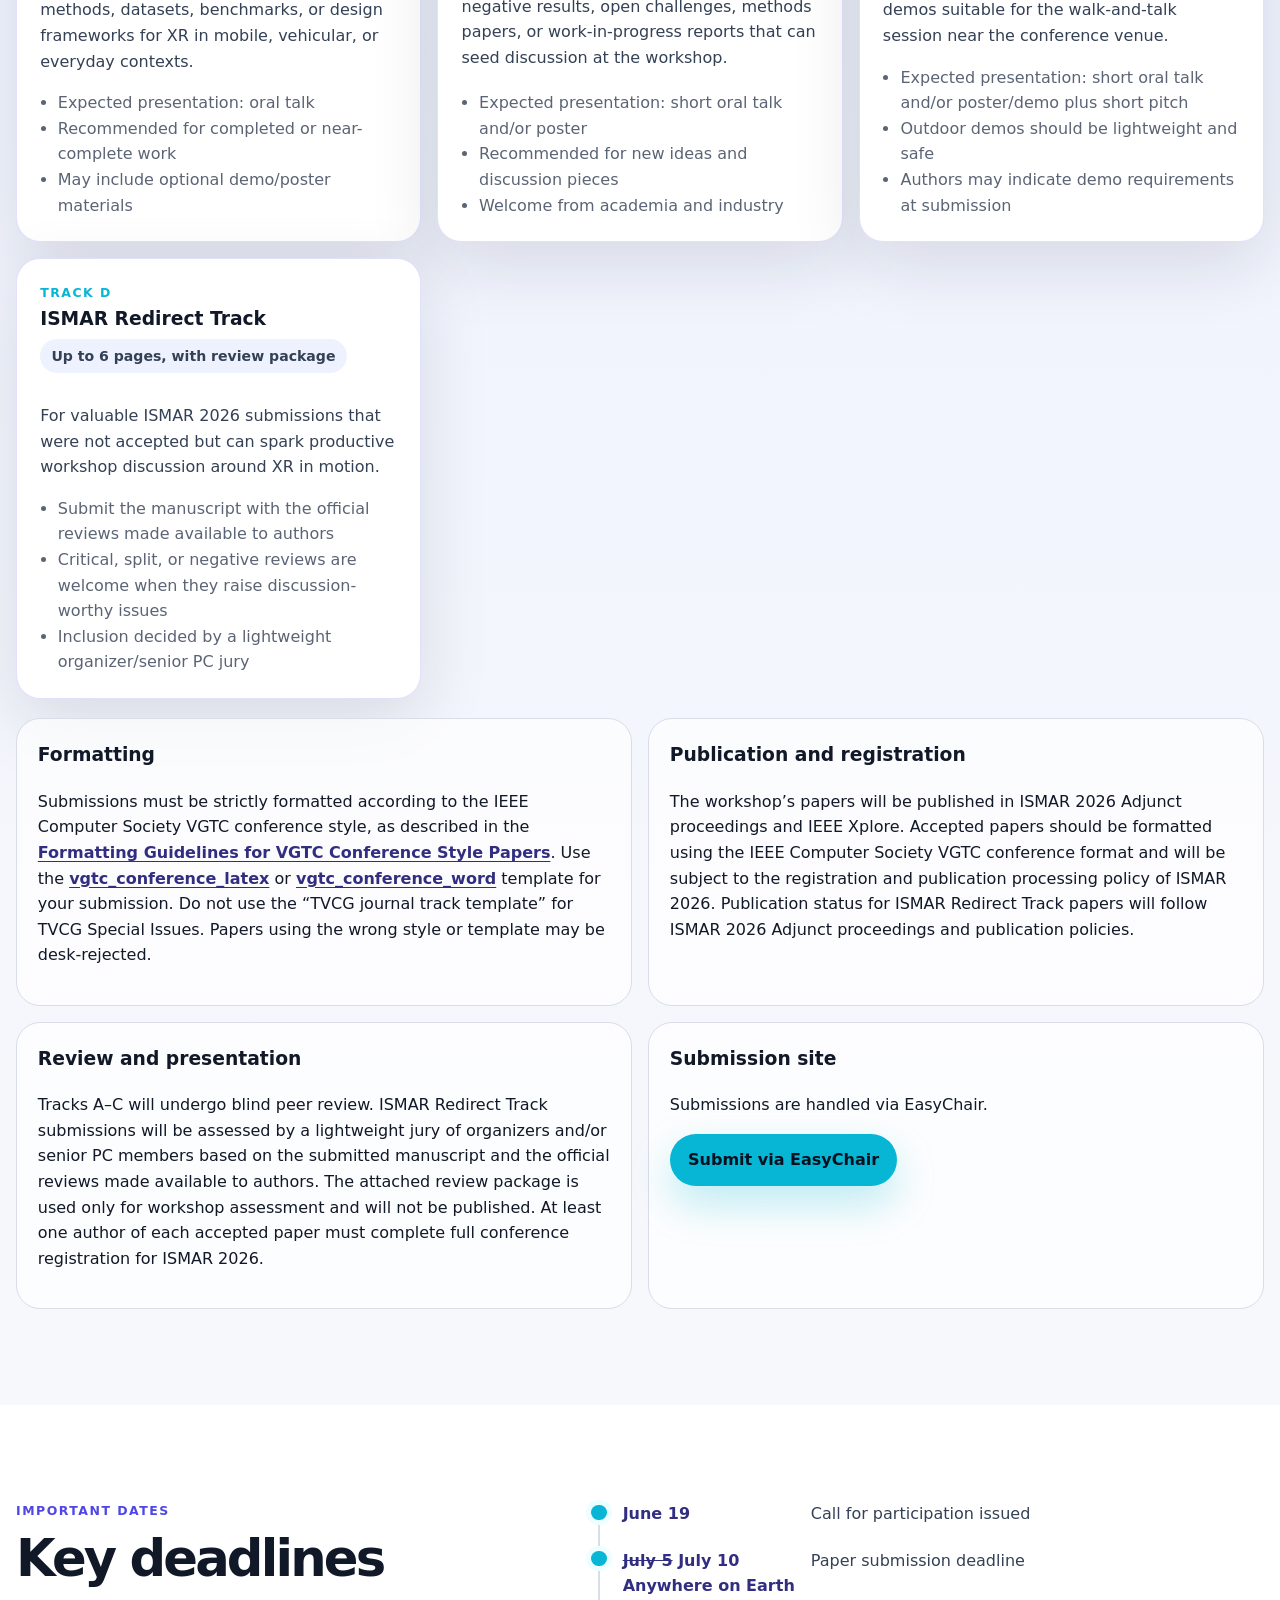
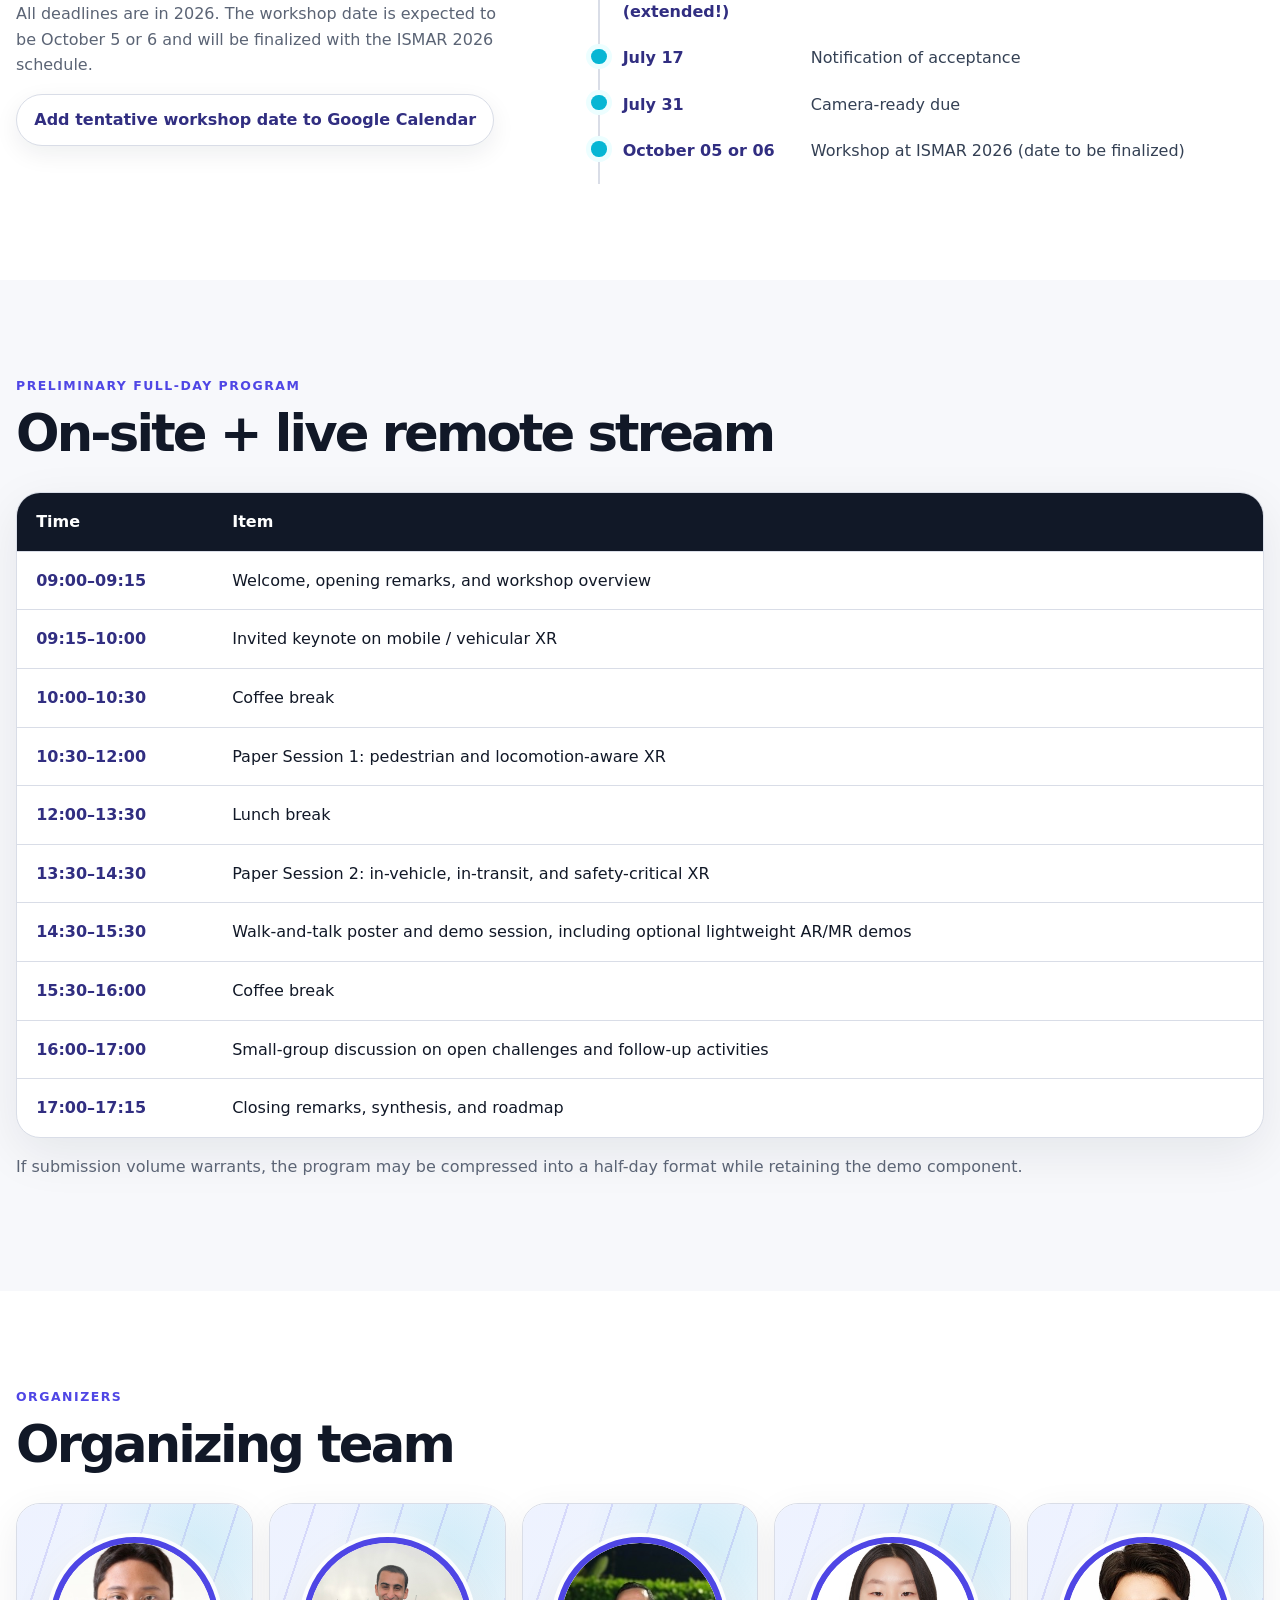
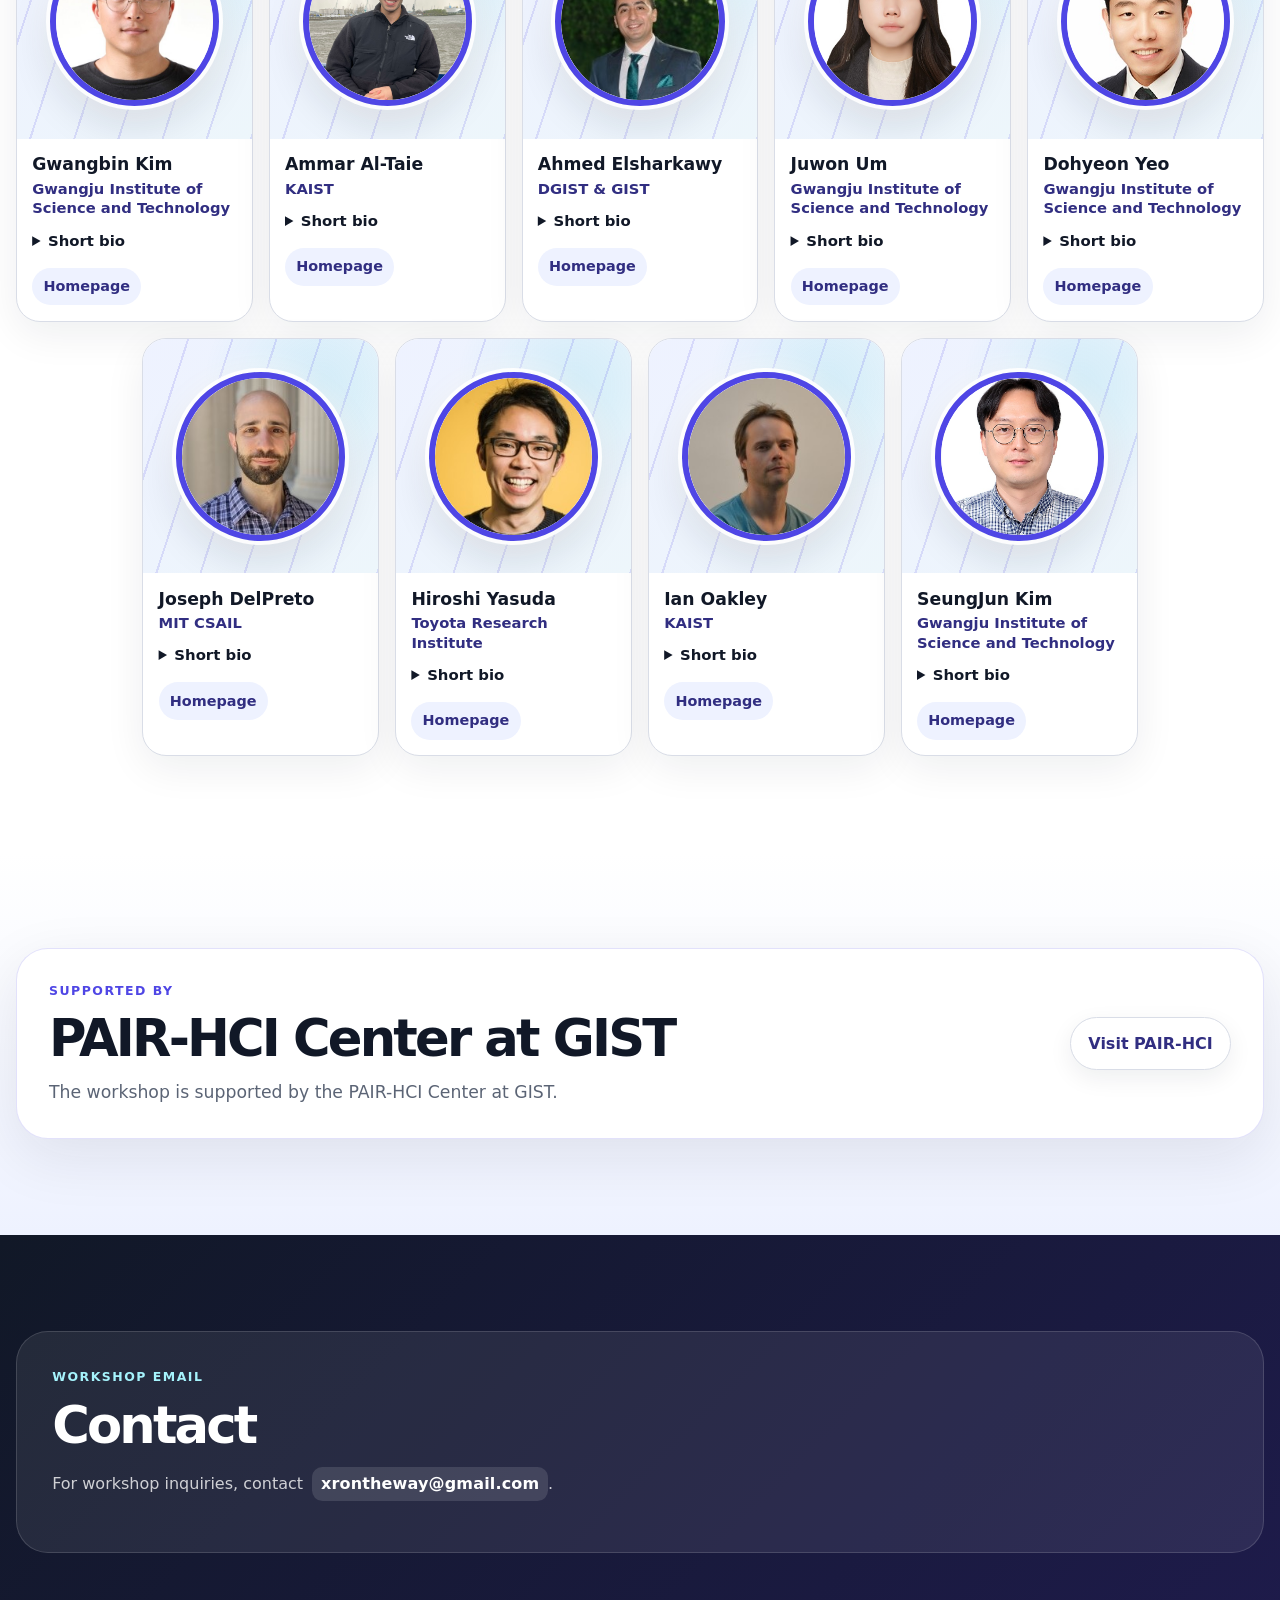
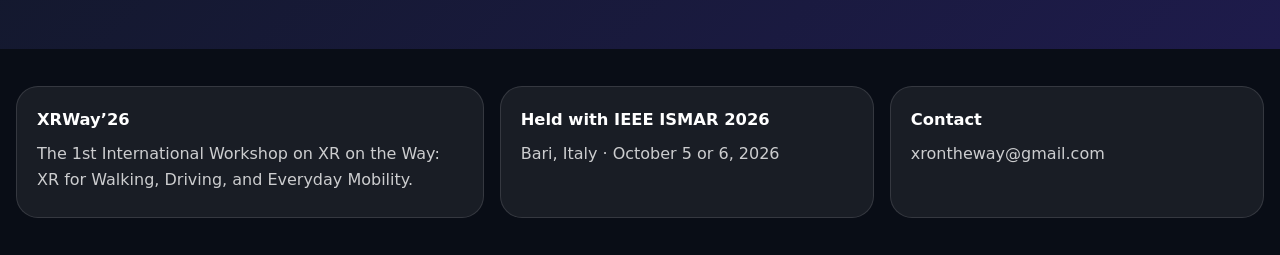
==== commit 2da08cc6: "Update index.html" ====
--- a/index.html
+++ b/index.html
@@ -226,7 +226,7 @@
 </div>
 <div>
 <h3>Review and presentation</h3>
-<p>Tracks A–C will undergo single-blind peer review. ISMAR Redirect Track submissions will be assessed by a lightweight jury of organizers and/or senior PC members based on the submitted manuscript and the official reviews made available to authors. The attached review package is used only for workshop assessment and will not be published. At least one author of each accepted paper must complete full conference registration for ISMAR 2026.</p>
+<p>Tracks A–C will undergo blind peer review. ISMAR Redirect Track submissions will be assessed by a lightweight jury of organizers and/or senior PC members based on the submitted manuscript and the official reviews made available to authors. The attached review package is used only for workshop assessment and will not be published. At least one author of each accepted paper must complete full conference registration for ISMAR 2026.</p>
 </div>
 <div>
 <h3>Submission site</h3>
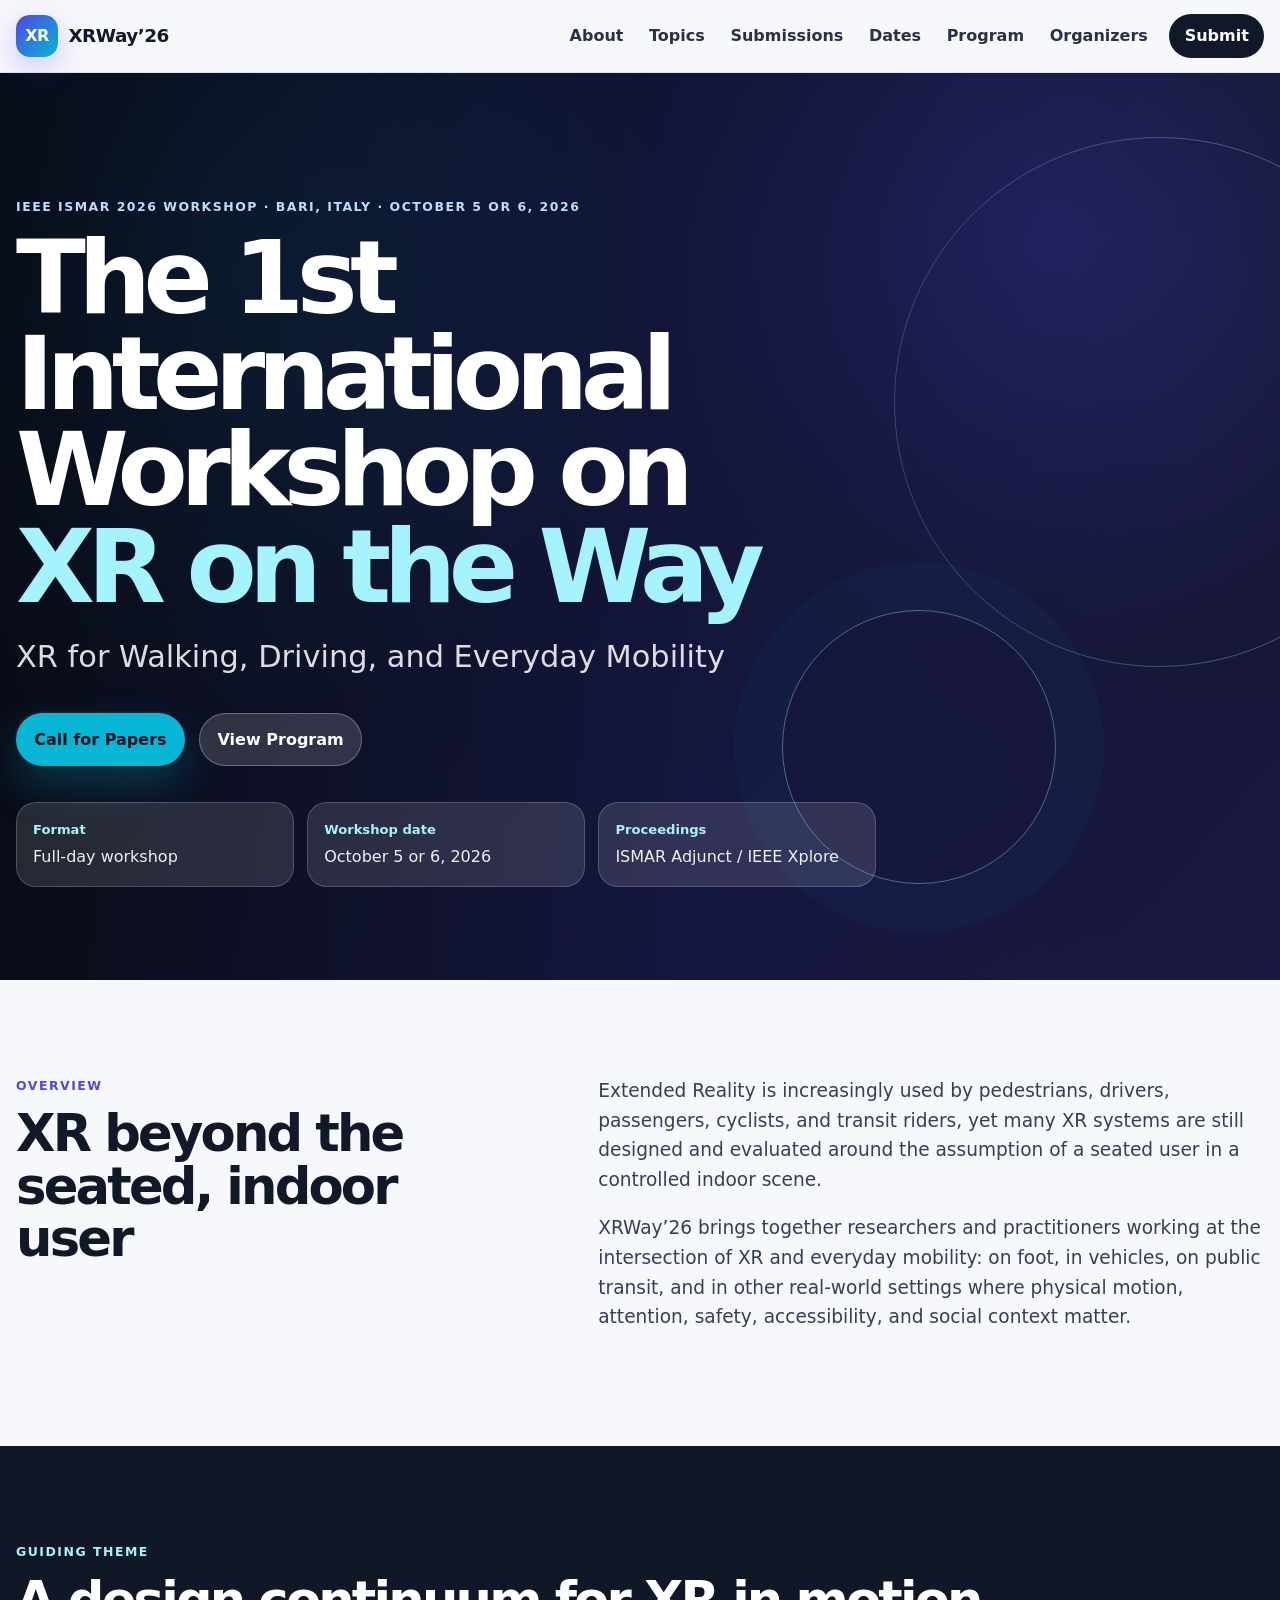
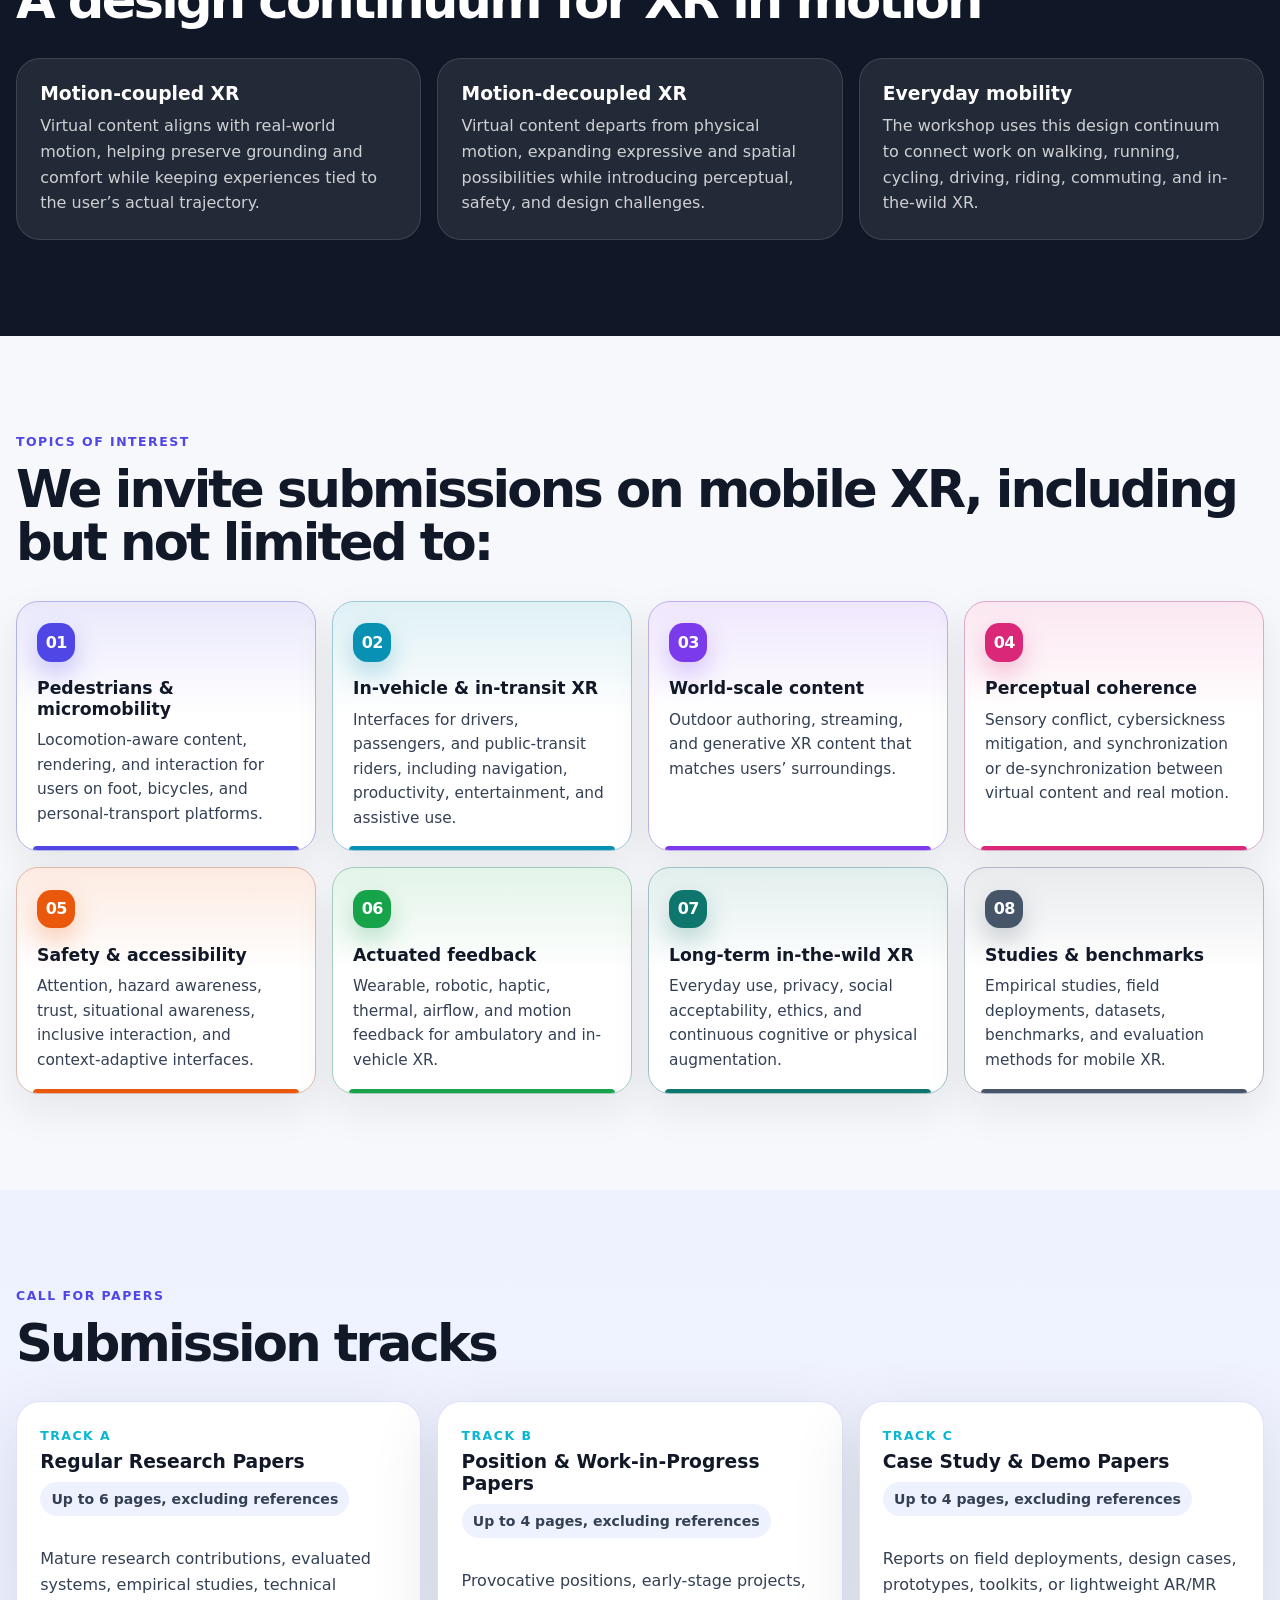
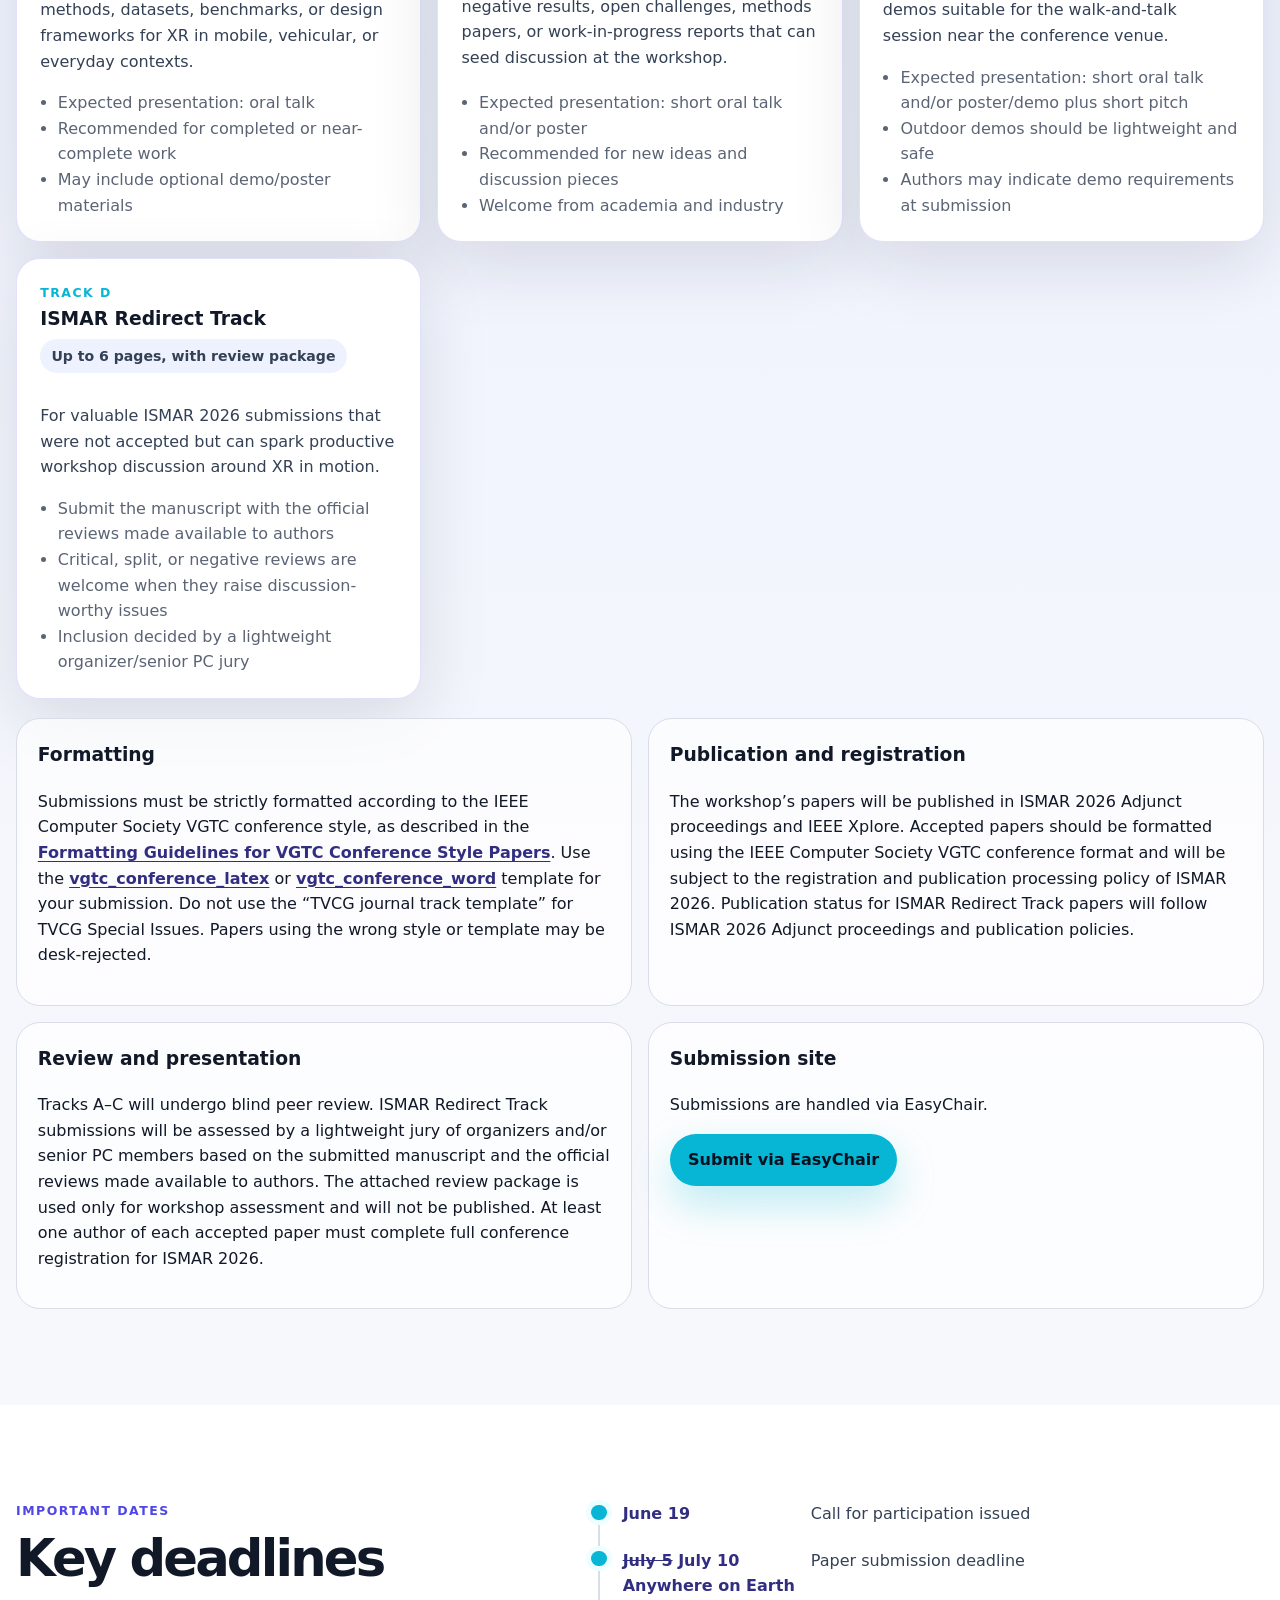
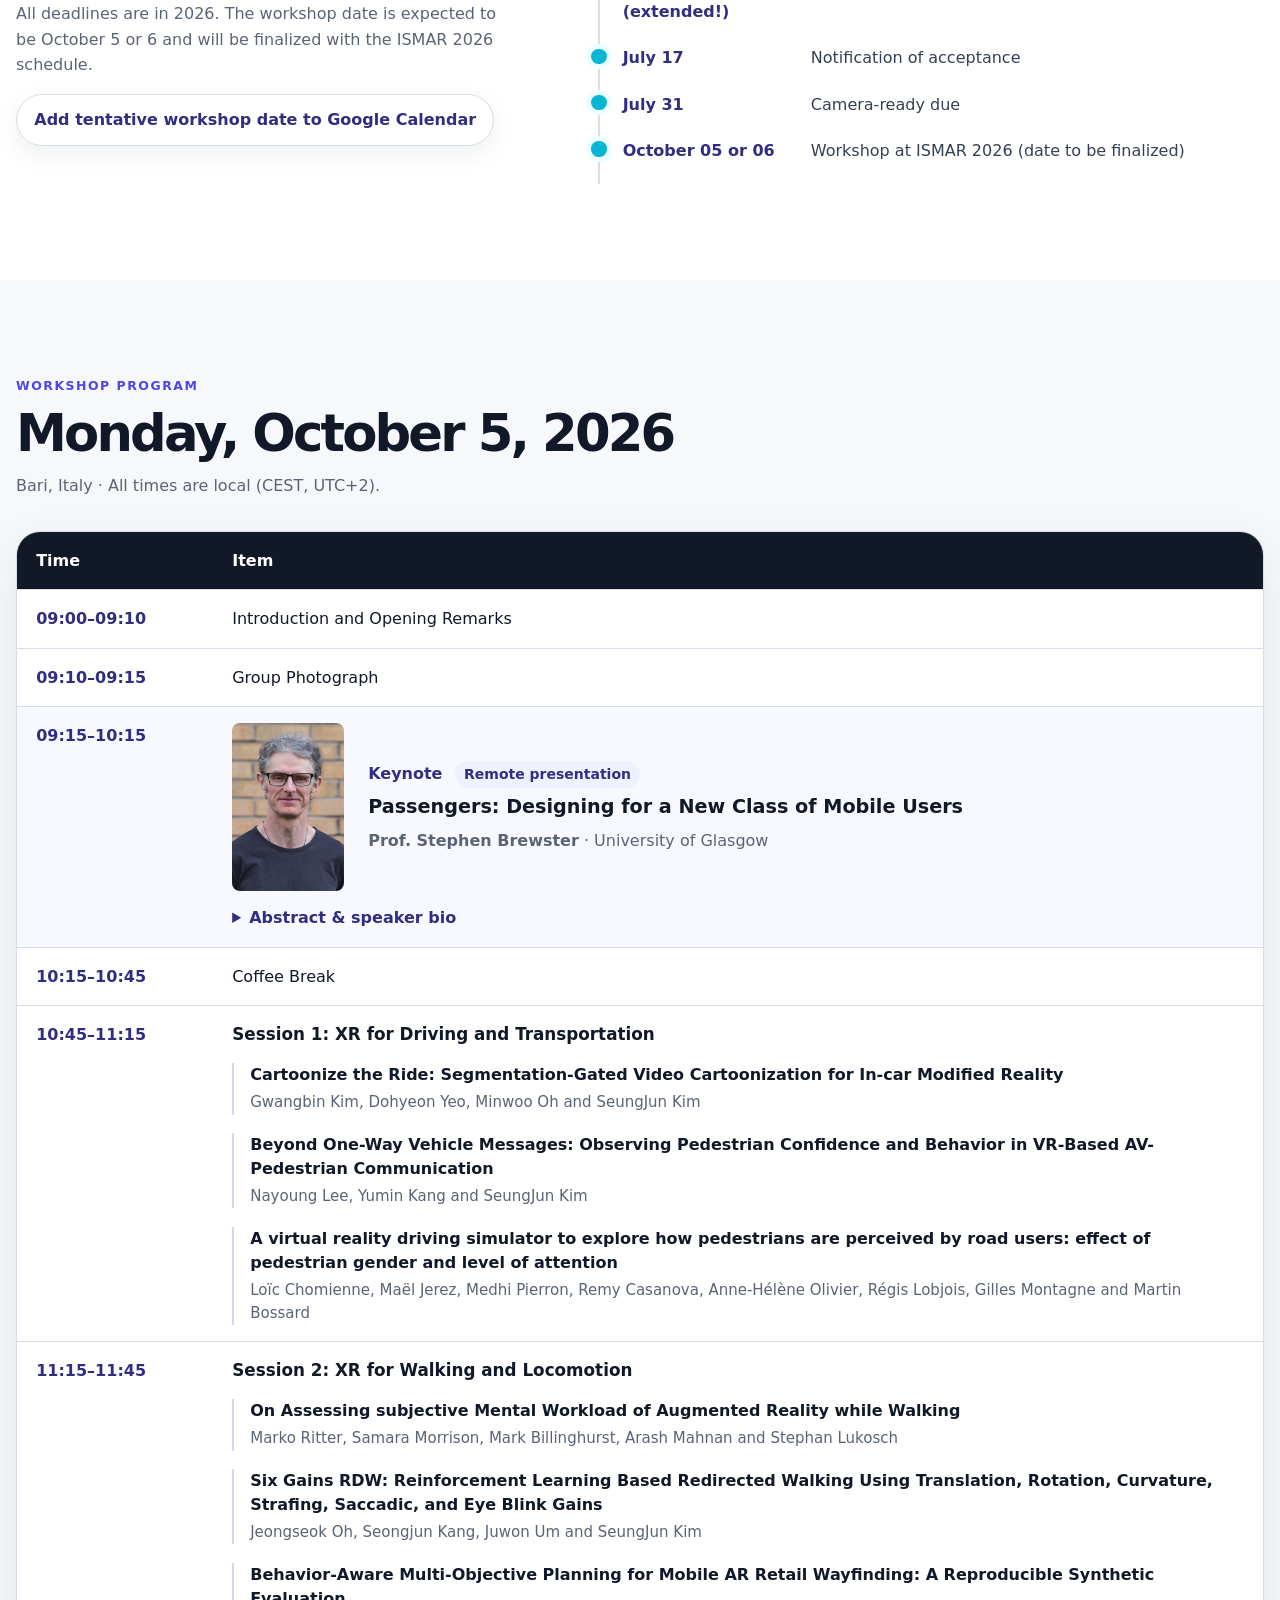
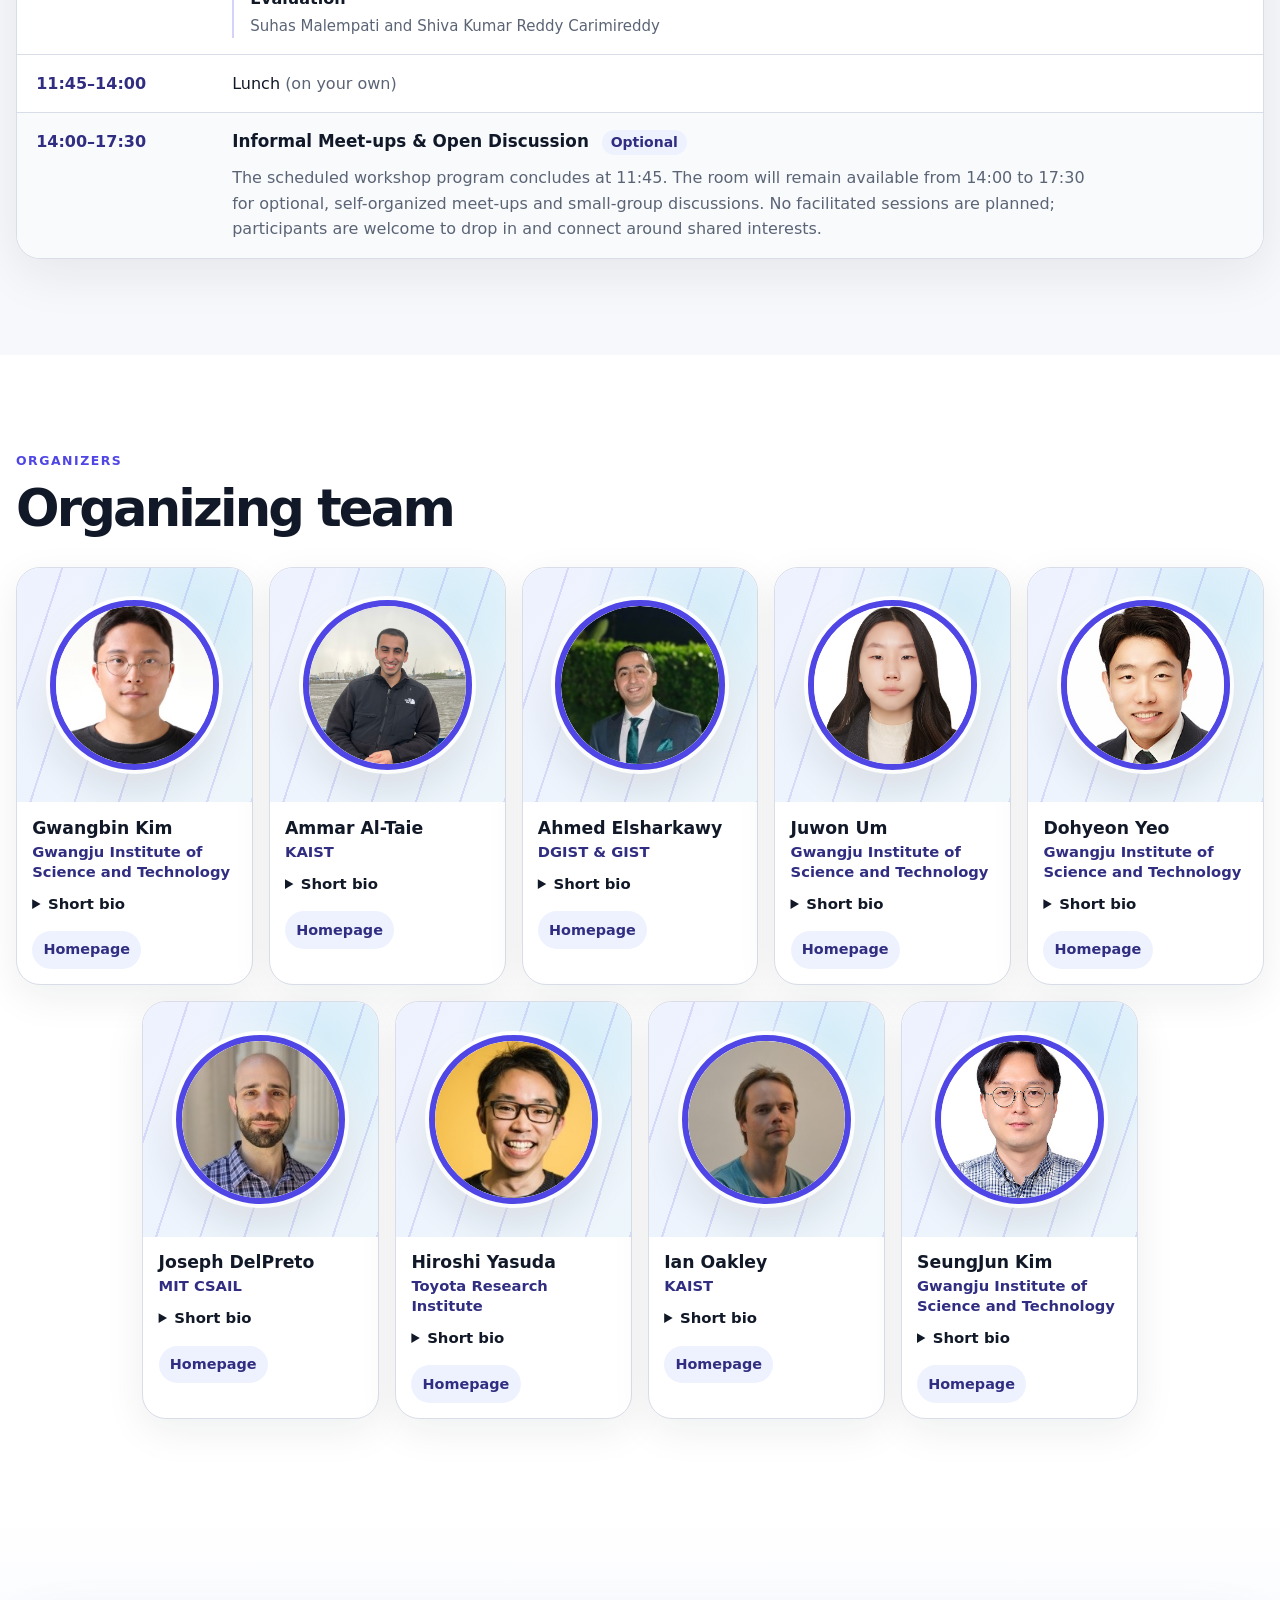
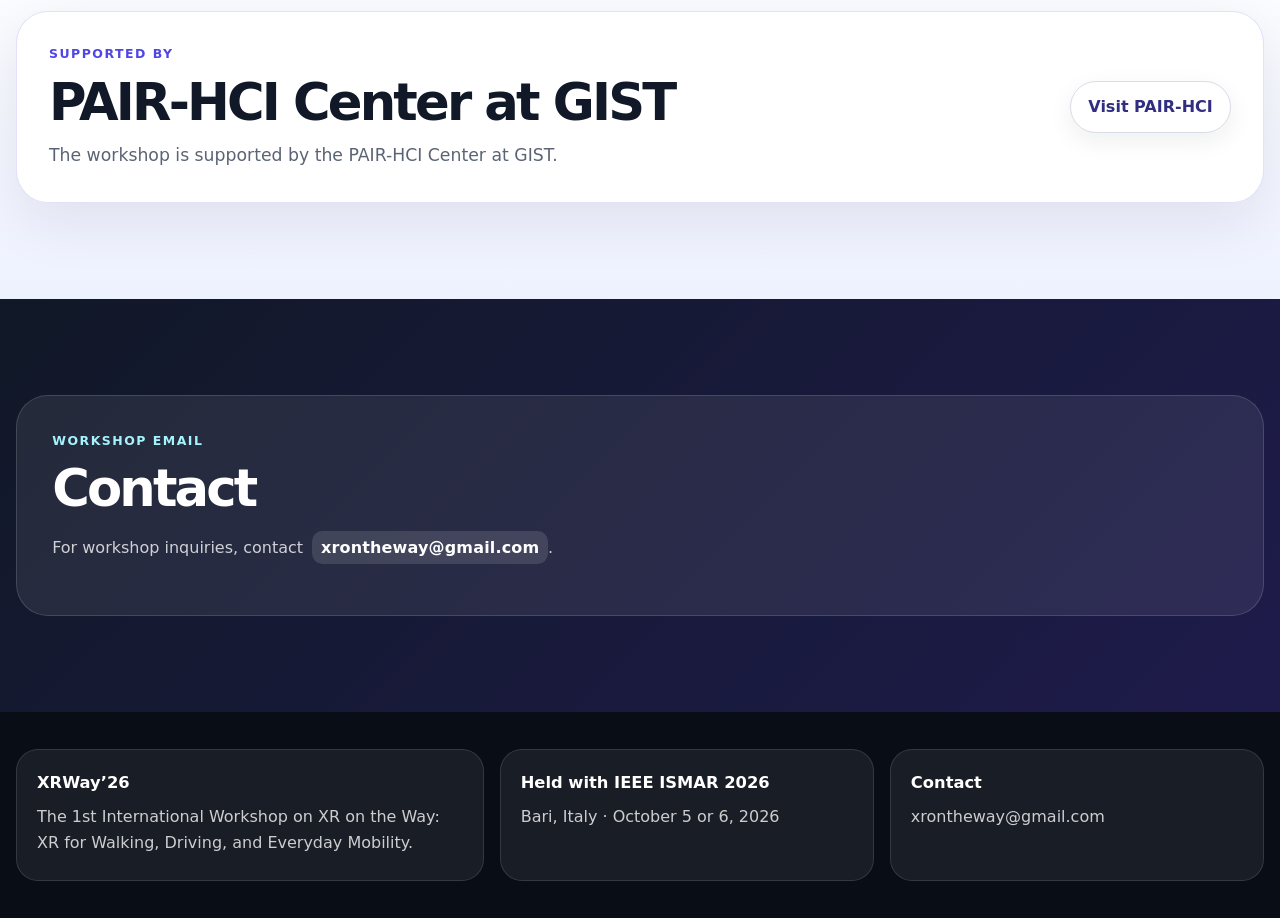
==== commit de790965: "Add files via upload" ====
--- a/index.html
+++ b/index.html
@@ -14,7 +14,7 @@
 <meta name="robots" content="index, follow"/>
 <link rel="canonical" href="https://xrontheway.github.io/"/>
 <link href="assets/images/favicon.svg" rel="icon" type="image/svg+xml"/>
-<link href="assets/css/styles.css?v=20260610-organizer-circle-final2" rel="stylesheet"/>
+<link href="assets/css/styles.css?v=20260929-program-keynote-photo" rel="stylesheet"/>
 <script type="application/ld+json">{
   "@context": "https://schema.org",
   "@type": "Event",
@@ -255,22 +255,74 @@
 </section>
 <section aria-labelledby="program-title" class="section program" id="program">
 <div class="container">
-<p class="section-kicker">Preliminary full-day program</p>
-<h2 id="program-title">On-site + live remote stream</h2>
+<p class="section-kicker">Workshop program</p>
+<h2 id="program-title">Monday, October 5, 2026</h2>
+<p class="muted program-local-time">Bari, Italy · All times are local (CEST, UTC+2).</p>
 <div aria-label="Workshop schedule" class="program-table" role="table">
 <div class="program-row header" role="row"><span role="columnheader">Time</span><span role="columnheader">Item</span></div>
-<div class="program-row" role="row"><time>09:00–09:15</time><span>Welcome, opening remarks, and workshop overview</span></div>
-<div class="program-row" role="row"><time>09:15–10:00</time><span>Invited keynote on mobile / vehicular XR</span></div>
-<div class="program-row" role="row"><time>10:00–10:30</time><span>Coffee break</span></div>
-<div class="program-row" role="row"><time>10:30–12:00</time><span>Paper Session 1: pedestrian and locomotion-aware XR</span></div>
-<div class="program-row" role="row"><time>12:00–13:30</time><span>Lunch break</span></div>
-<div class="program-row" role="row"><time>13:30–14:30</time><span>Paper Session 2: in-vehicle, in-transit, and safety-critical XR</span></div>
-<div class="program-row" role="row"><time>14:30–15:30</time><span>Walk-and-talk poster and demo session, including optional lightweight AR/MR demos</span></div>
-<div class="program-row" role="row"><time>15:30–16:00</time><span>Coffee break</span></div>
-<div class="program-row" role="row"><time>16:00–17:00</time><span>Small-group discussion on open challenges and follow-up activities</span></div>
-<div class="program-row" role="row"><time>17:00–17:15</time><span>Closing remarks, synthesis, and roadmap</span></div>
-</div>
-<p class="muted program-note">If submission volume warrants, the program may be compressed into a half-day format while retaining the demo component.</p>
+<div class="program-row" role="row"><span class="program-time" role="cell">09:00–09:10</span><span role="cell">Introduction and Opening Remarks</span></div>
+<div class="program-row" role="row"><span class="program-time" role="cell">09:10–09:15</span><span role="cell">Group Photograph</span></div>
+<div class="program-row program-keynote" role="row">
+<span class="program-time" role="cell">09:15–10:15</span>
+<div role="cell">
+<div class="program-keynote-intro">
+<!-- Portrait: VAM Realities Network profile; also used by ACM ICMI 2025. -->
+<img class="program-keynote-photo" src="assets/images/keynotes/stephen-brewster.jpg" alt="Prof. Stephen Brewster" width="1706" height="2560" loading="lazy" decoding="async"/>
+<div class="program-keynote-heading">
+<p class="program-item-label">Keynote <span class="program-badge">Remote presentation</span></p>
+<h3 class="program-talk-title">Passengers: Designing for a New Class of Mobile Users</h3>
+<p class="program-speaker"><strong>Prof. Stephen Brewster</strong> · University of Glasgow</p>
+</div>
+</div>
+<details class="program-keynote-details">
+<summary>Abstract &amp; speaker bio</summary>
+<div class="program-keynote-copy">
+<h4>Abstract</h4>
+<p>I will present our work into improving passenger journeys using immersive Virtual and Augmented Reality (together XR) to support entertainment, work and collaboration on the move. In Europe, people travel an average of 12,000km per year on private and public transport, in cars, buses, planes and trains. These journeys are often repetitive and wasted time. This total will rise with the arrival of fully autonomous cars, which free drivers to become passengers. The potential to recover this lost time is impeded by 3 significant challenges:</p>
+<ul>
+<li><strong>Confined spaces</strong> — These limit interactivity, and force us to rely on small displays such as phones or seatback screens</li>
+<li><strong>Social acceptability</strong> — We may share the space with others, inducing a pressure to conform, inhibiting technology use</li>
+<li><strong>Motion sickness</strong> — Many people get sick when they read or play games in vehicles. Once experienced, it can take hours for symptoms to resolve</li>
+</ul>
+<p>XR headsets could allow passengers to use their travel time in new, productive ways, but only if these fundamental challenges can be overcome. Passengers would be able to use large virtual displays for productivity; escape the physical confines of the vehicle and become immersed in virtual experiences; and communicate with distant others through new embodied forms of communication. I will discuss our solutions to these challenges, focusing on the visual aspects. We are: developing new interaction techniques for VR and AR that can work in confined, seated spaces; supporting safe, socially acceptable use of XR providing awareness of others and the travel environment; and overcoming motion sickness using multimodal countermeasures to support these novel immersive experiences.</p>
+<h4>About the speaker</h4>
+<p>Prof. Stephen Brewster is a Professor of Human-Computer Interaction in the School of Computing Science at the University of Glasgow, where he leads the Multimodal Interaction Group within the GIST research section. His research focuses on multimodal HCI, combining audio, haptics, and gesture to create rich, natural human-computer interactions, with a strong emphasis on applying perceptual research to practical settings. He is a Fellow of the Royal Society of Edinburgh, a member of the ACM SIGCHI Academy, and an ACM Distinguished Speaker.</p>
+</div>
+</details>
+</div>
+</div>
+<div class="program-row" role="row"><span class="program-time" role="cell">10:15–10:45</span><span role="cell">Coffee Break</span></div>
+<div class="program-row" role="row">
+<span class="program-time" role="cell">10:45–11:15</span>
+<div role="cell">
+<h3 class="program-session-title">Session 1: XR for Driving and Transportation</h3>
+<ul class="program-papers">
+<li><p class="program-paper-title">Cartoonize the Ride: Segmentation-Gated Video Cartoonization for In-car Modified Reality</p><p class="program-authors">Gwangbin Kim, Dohyeon Yeo, Minwoo Oh and SeungJun Kim</p></li>
+<li><p class="program-paper-title">Beyond One-Way Vehicle Messages: Observing Pedestrian Confidence and Behavior in VR-Based AV-Pedestrian Communication</p><p class="program-authors">Nayoung Lee, Yumin Kang and SeungJun Kim</p></li>
+<li><p class="program-paper-title">A virtual reality driving simulator to explore how pedestrians are perceived by road users: effect of pedestrian gender and level of attention</p><p class="program-authors">Loïc Chomienne, Maël Jerez, Medhi Pierron, Remy Casanova, Anne-Hélène Olivier, Régis Lobjois, Gilles Montagne and Martin Bossard</p></li>
+</ul>
+</div>
+</div>
+<div class="program-row" role="row">
+<span class="program-time" role="cell">11:15–11:45</span>
+<div role="cell">
+<h3 class="program-session-title">Session 2: XR for Walking and Locomotion</h3>
+<ul class="program-papers">
+<li><p class="program-paper-title">On Assessing subjective Mental Workload of Augmented Reality while Walking</p><p class="program-authors">Marko Ritter, Samara Morrison, Mark Billinghurst, Arash Mahnan and Stephan Lukosch</p></li>
+<li><p class="program-paper-title">Six Gains RDW: Reinforcement Learning Based Redirected Walking Using Translation, Rotation, Curvature, Strafing, Saccadic, and Eye Blink Gains</p><p class="program-authors">Jeongseok Oh, Seongjun Kang, Juwon Um and SeungJun Kim</p></li>
+<li><p class="program-paper-title">Behavior-Aware Multi-Objective Planning for Mobile AR Retail Wayfinding: A Reproducible Synthetic Evaluation</p><p class="program-authors">Suhas Malempati and Shiva Kumar Reddy Carimireddy</p></li>
+</ul>
+</div>
+</div>
+<div class="program-row" role="row"><span class="program-time" role="cell">11:45–14:00</span><span role="cell">Lunch <span class="muted">(on your own)</span></span></div>
+<div class="program-row program-informal" role="row">
+<span class="program-time" role="cell">14:00–17:30</span>
+<div role="cell">
+<h3 class="program-session-title">Informal Meet-ups &amp; Open Discussion <span class="program-badge">Optional</span></h3>
+<p class="program-informal-copy">The scheduled workshop program concludes at 11:45. The room will remain available from 14:00 to 17:30 for optional, self-organized meet-ups and small-group discussions. No facilitated sessions are planned; participants are welcome to drop in and connect around shared interests.</p>
+</div>
+</div>
+</div>
 </div>
 </section>
 <section aria-labelledby="organizers-title" class="section organizers" id="organizers">
@@ -464,4 +516,3 @@
 <script src="assets/js/main.js"></script>
 </body>
 </html>
-
--- a/assets/css/styles.css
+++ b/assets/css/styles.css
@@ -570,4 +570,40 @@
 @media (prefers-reduced-motion: reduce) {
   html { scroll-behavior: auto; }
   *, *::before, *::after { transition-duration: 0.01ms !important; animation-duration: 0.01ms !important; animation-iteration-count: 1 !important; }
-}+}
+
+/* Program details: scoped to the workshop schedule. */
+#program .program-local-time { margin: 0.8rem 0 0; }
+#program .program-row > [role="cell"] { min-width: 0; }
+#program .program-time { font-weight: 900; color: var(--brand-dark); white-space: nowrap; }
+#program .program-keynote { background: #f8f9ff; }
+#program .program-keynote-intro { display: grid; grid-template-columns: 112px minmax(0, 1fr); align-items: center; gap: 1.5rem; }
+#program .program-keynote-photo { display: block; width: 112px; height: auto; aspect-ratio: 2 / 3; object-fit: cover; border-radius: 8px; }
+#program .program-keynote-heading { min-width: 0; }
+#program .program-item-label { margin: 0 0 0.4rem; font-weight: 800; color: var(--brand-dark); }
+#program .program-badge { display: inline-block; vertical-align: middle; margin-left: 0.45rem; padding: 0.15rem 0.55rem; border-radius: 999px; background: var(--brand-soft); color: var(--brand-dark); font-size: 0.875rem; font-weight: 650; }
+#program .program-talk-title { margin: 0; font-size: 1.2rem; line-height: 1.4; }
+#program .program-speaker { margin: 0.45rem 0 0; color: var(--muted); }
+#program .program-keynote-details { margin-top: 0.85rem; font-size: 1rem; }
+#program .program-keynote-details summary { width: fit-content; color: var(--brand-dark); }
+#program .program-keynote-details summary:focus-visible { outline: 2px solid var(--brand); outline-offset: 4px; border-radius: 2px; }
+#program .program-keynote-copy { max-width: 78ch; margin-top: 1rem; border-top: 1px solid var(--line); }
+#program .program-keynote-copy h4 { margin: 1.25rem 0 0.5rem; color: var(--text); font-size: 1rem; }
+#program .program-keynote-copy p { margin: 0.5rem 0 1rem; }
+#program .program-keynote-copy ul { padding-left: 1.25rem; }
+#program .program-keynote-copy li + li { margin-top: 0.5rem; }
+#program .program-session-title { margin: 0; font-size: 1.05rem; line-height: 1.5; }
+#program .program-papers { list-style: none; margin: 1rem 0 0; padding: 0; }
+#program .program-papers li { padding-left: 1rem; border-left: 2px solid #d4d1fa; }
+#program .program-papers li + li { margin-top: 1.15rem; }
+#program .program-paper-title { margin: 0; font-weight: 650; line-height: 1.5; overflow-wrap: anywhere; }
+#program .program-authors { margin: 0.25rem 0 0; color: var(--muted); font-size: 0.9375rem; line-height: 1.55; }
+#program .program-informal { background: #f8fafc; }
+#program .program-informal-copy { margin: 0.6rem 0 0; max-width: 84ch; color: var(--muted); }
+@media (max-width: 640px) {
+  #program .program-row { gap: 0.65rem; }
+  #program .program-keynote-intro { grid-template-columns: 76px minmax(0, 1fr); align-items: start; gap: 1rem; }
+  #program .program-keynote-photo { width: 76px; }
+  #program .program-badge { margin-left: 0; margin-right: 0.35rem; }
+  #program .program-item-label .program-badge { margin-left: 0.45rem; }
+}
